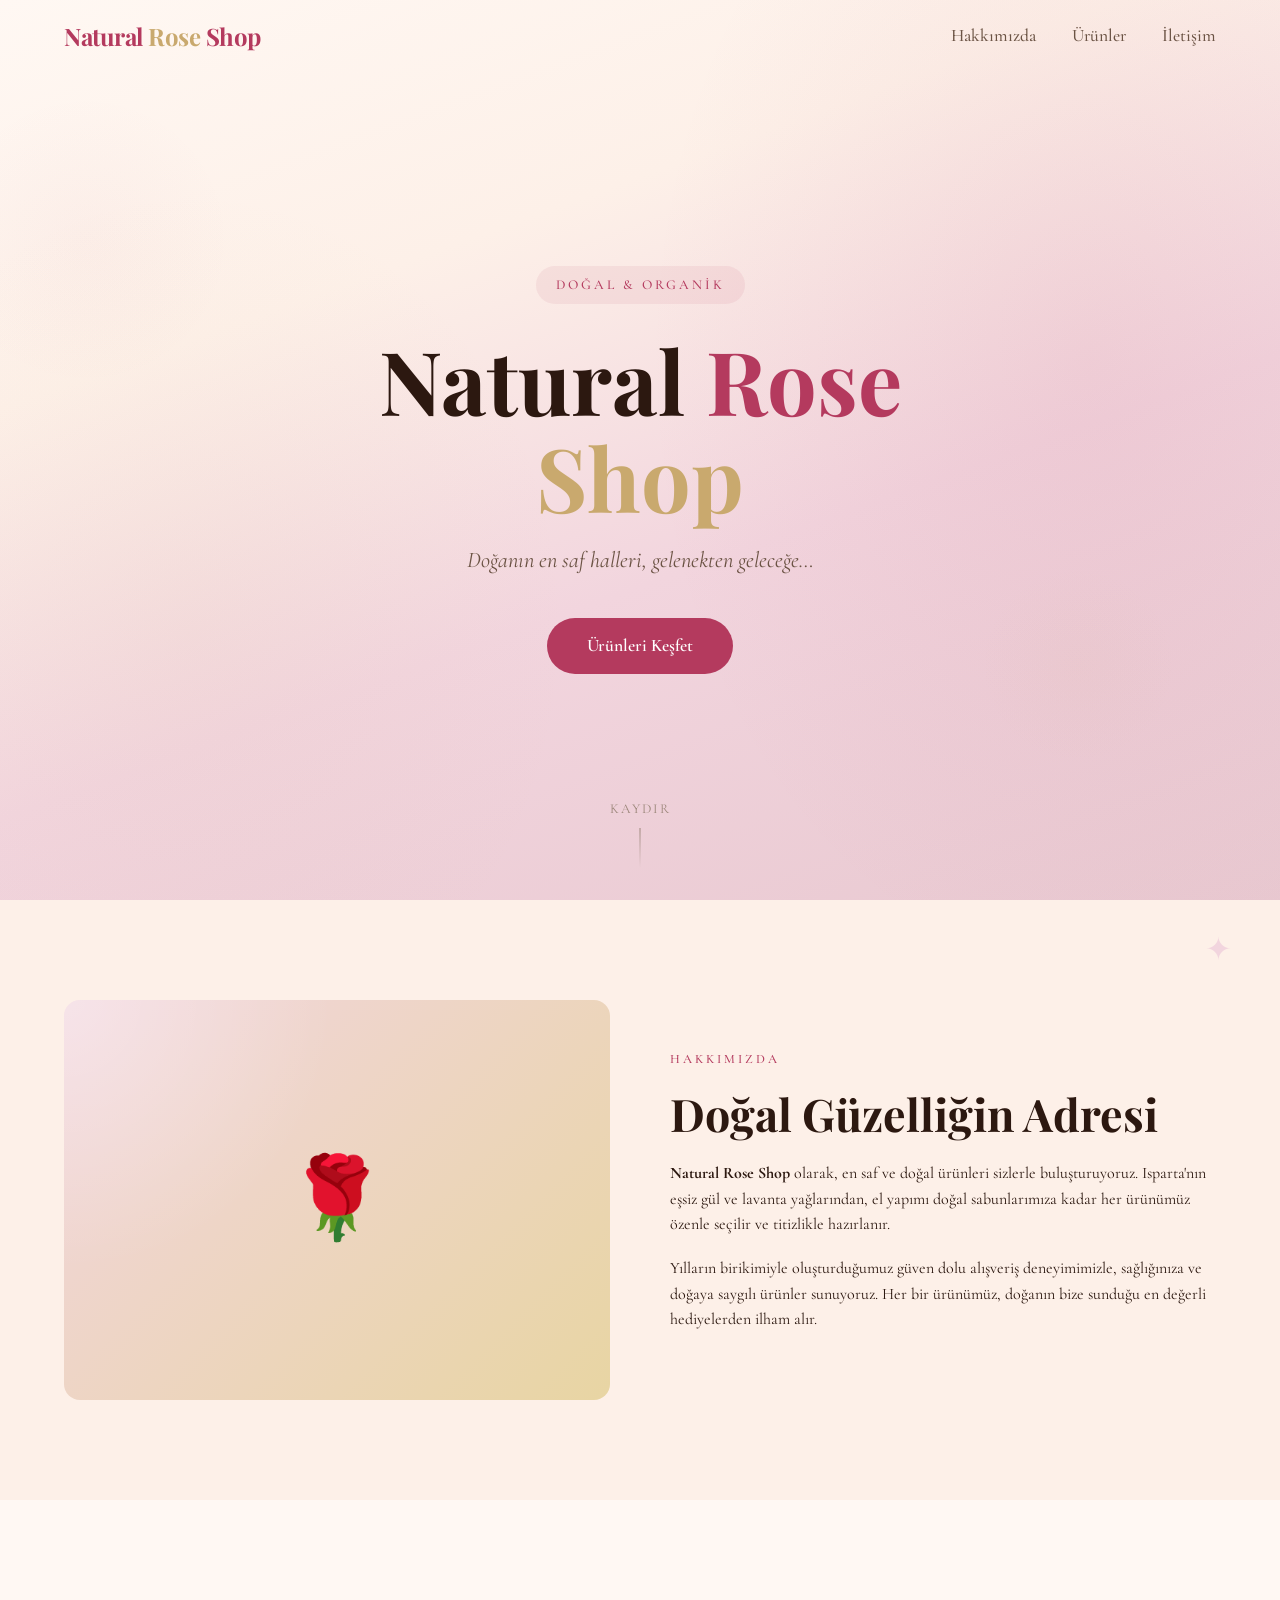
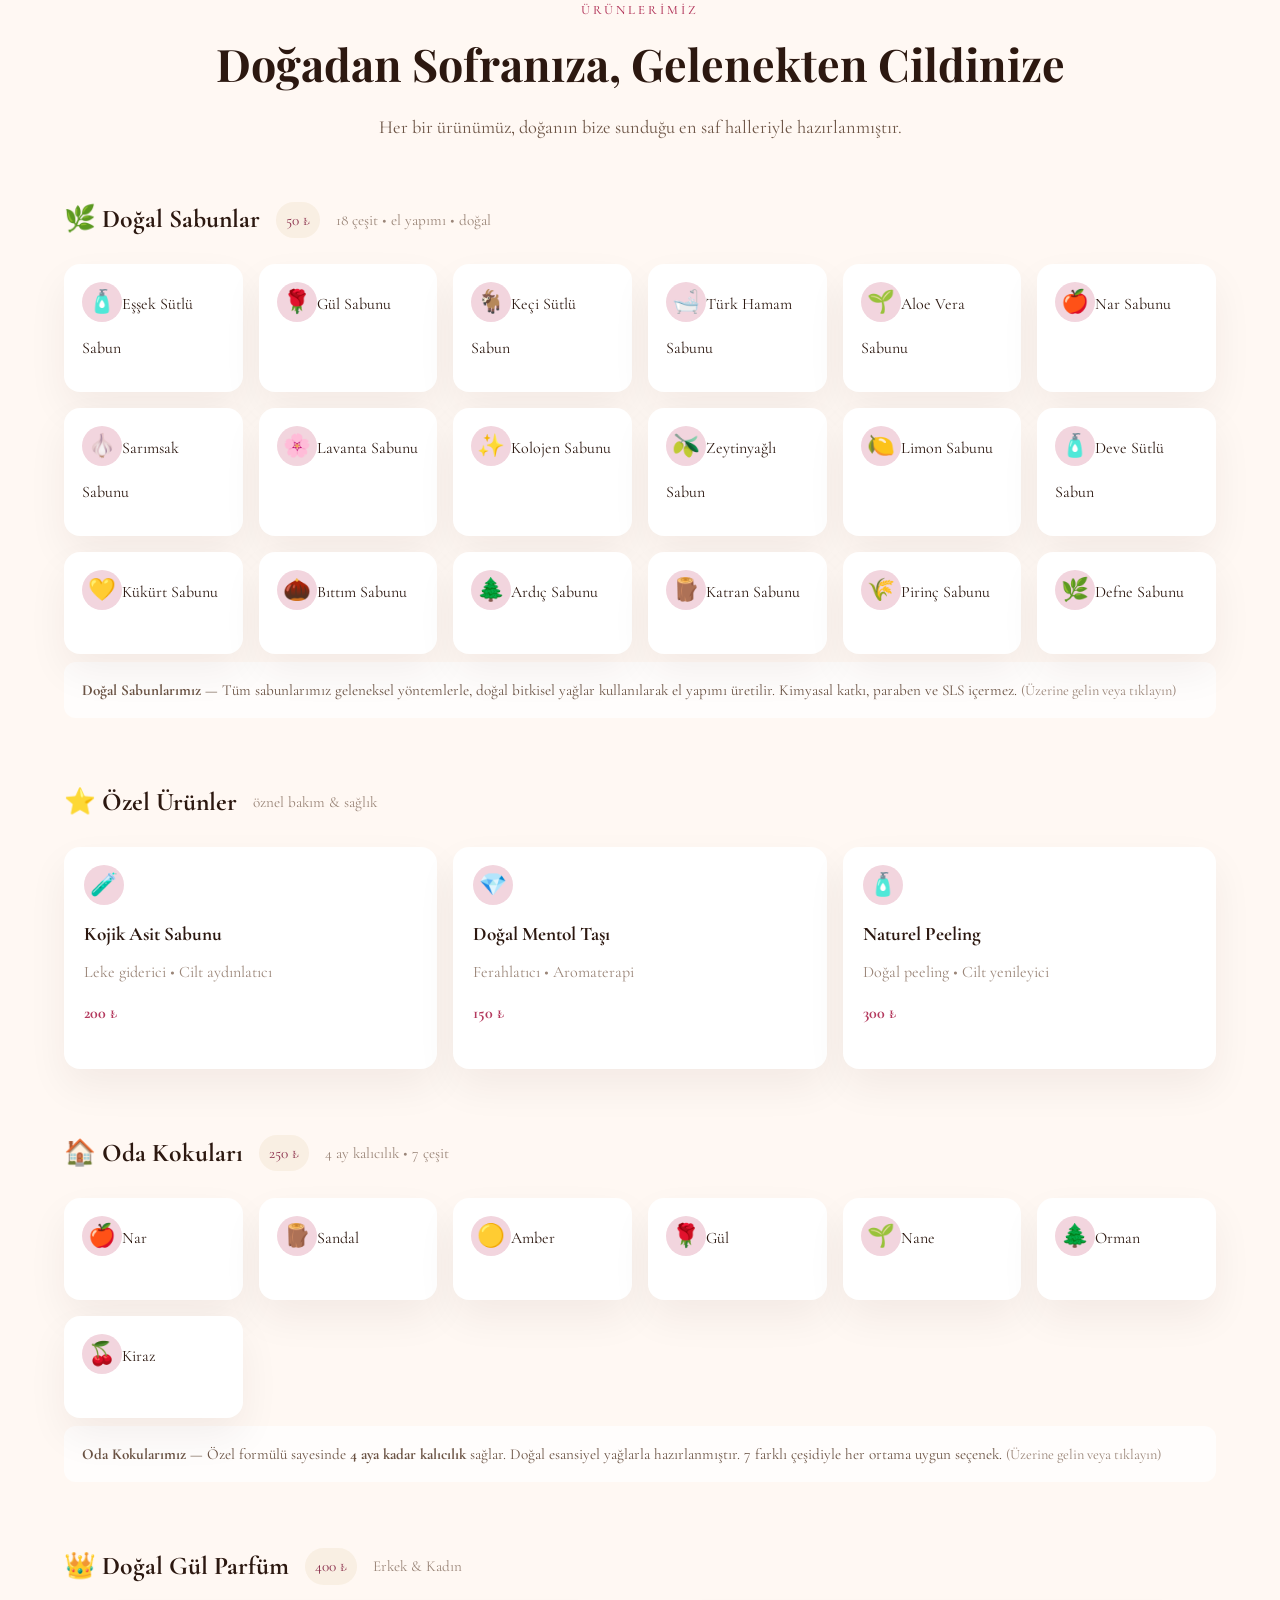
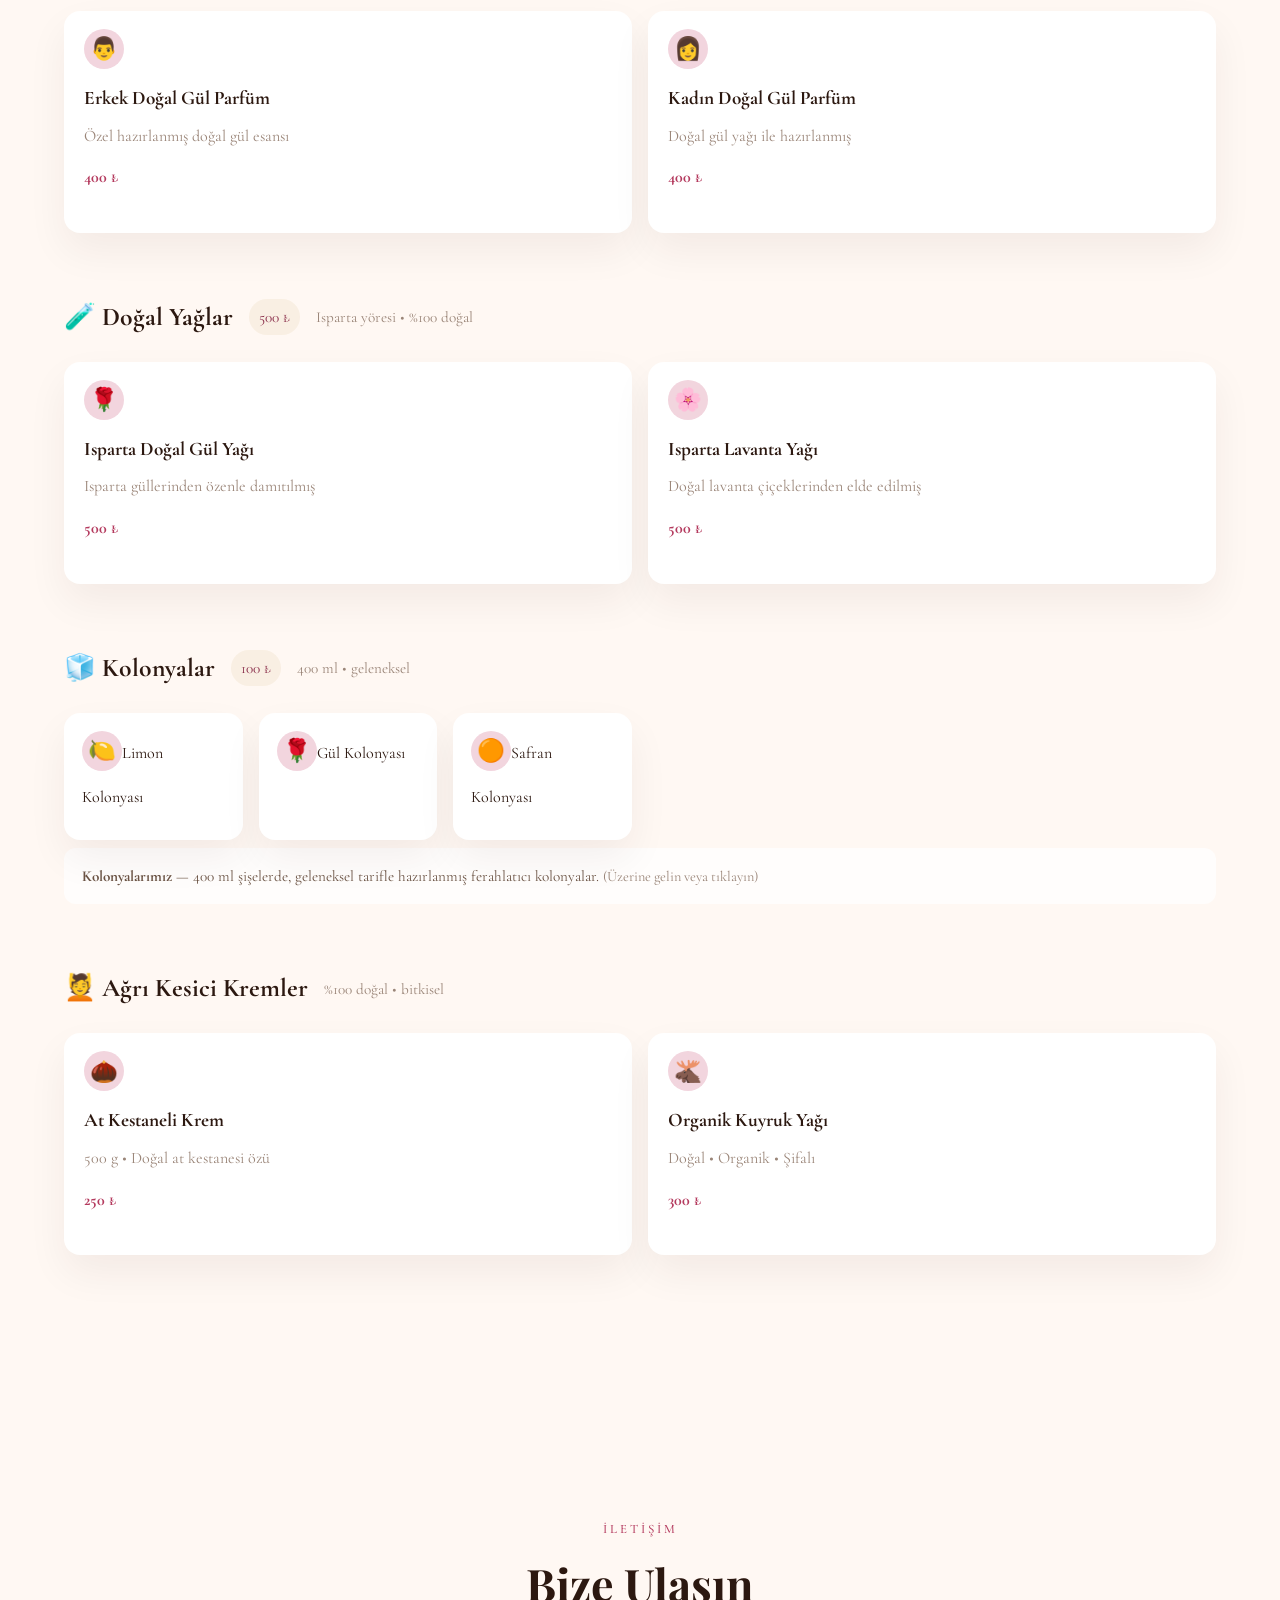
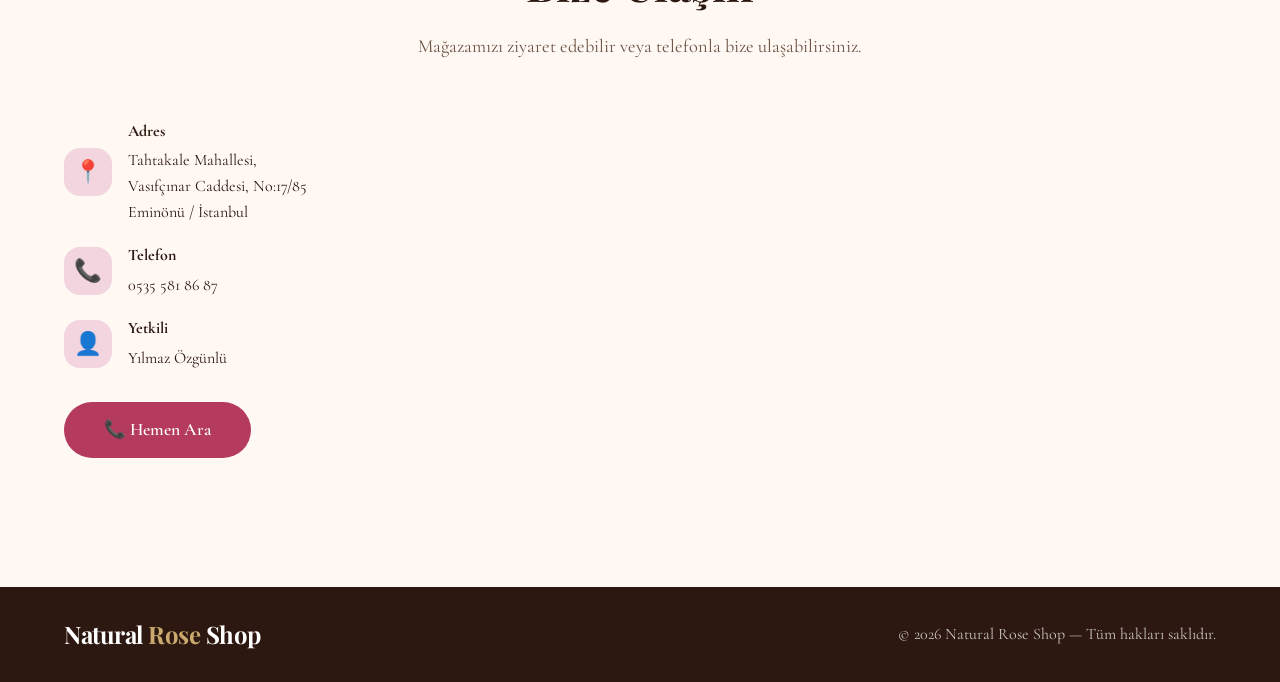
==== index.html @ 3208897f "İlk commit: Natural Rose Shop projesi başlatıldı ve temel dosyalar eklendi" ====
<!DOCTYPE html>
<html lang="tr">
<head>
  <meta charset="UTF-8">
  <meta name="viewport" content="width=device-width, initial-scale=1.0">
  <title>Natural Rose Shop — Doğal Ürünler</title>
  <link rel="preconnect" href="https://fonts.googleapis.com">
  <link rel="preconnect" href="https://fonts.gstatic.com" crossorigin>
  <link href="https://fonts.googleapis.com/css2?family=Playfair+Display:ital,wght@0,400;0,600;0,700;1,400;1,500&family=Cormorant+Garamond:ital,wght@0,300;0,400;0,500;0,600;1,400&display=swap" rel="stylesheet">
  <noscript><style>.reveal { opacity: 1 !important; transform: none !important; }</style></noscript>
  <link rel="stylesheet" href="styles.css">
</head>
<body>

  <!-- ===== NAV ===== -->
  <nav id="navbar">
    <div class="nav-inner">
      <a href="#" class="logo">Natural <span>Rose</span> Shop</a>
      <ul class="nav-links" id="navLinks">
        <li><a href="#about">Hakkımızda</a></li>
        <li><a href="#products">Ürünler</a></li>
        <li><a href="#contact">İletişim</a></li>
      </ul>
      <button class="hamburger" id="hamburger" aria-label="Menü">☰</button>
    </div>
  </nav>

  <!-- ===== HERO ===== -->
  <section id="hero">
    <div class="hero-deco hero-deco-1"></div>
    <div class="hero-deco hero-deco-2"></div>

    <div class="hero-content">
      <div class="hero-badge">Doğal & Organik</div>
      <h1>
        Natural <span class="rose">Rose</span><br>
        <span class="gold">Shop</span>
      </h1>
      <p class="hero-sub">
        Doğanın en saf halleri, gelenekten geleceğe…
      </p>
      <a href="#products" class="btn">Ürünleri Keşfet</a>
    </div>

    <div class="hero-scroll">
      <span>Kaydır</span>
      <div class="line"></div>
    </div>
  </section>

  <!-- ===== ABOUT ===== -->
  <section id="about">
    <div class="container">
      <div class="about-grid">
        <div class="about-image reveal"><span>🌹</span></div>
        <div class="about-text reveal">
          <div class="section-label">Hakkımızda</div>
          <h2 class="section-title">Doğal Güzelliğin Adresi</h2>
          <p>
            <strong>Natural Rose Shop</strong> olarak, en saf ve doğal ürünleri sizlerle buluşturuyoruz.
            Isparta'nın eşsiz gül ve lavanta yağlarından, el yapımı doğal sabunlarımıza kadar
            her ürünümüz özenle seçilir ve titizlikle hazırlanır.
          </p>
          <p>
            Yılların birikimiyle oluşturduğumuz güven dolu alışveriş deneyimimizle,
            sağlığınıza ve doğaya saygılı ürünler sunuyoruz. Her bir ürünümüz,
            doğanın bize sunduğu en değerli hediyelerden ilham alır.
          </p>
        </div>
      </div>
    </div>
  </section>

  <!-- ===== PRODUCTS ===== -->
  <section id="products">
    <div class="container">
      <div class="products-header reveal">
        <div class="section-label">Ürünlerimiz</div>
        <h2 class="section-title">Doğadan Sofranıza, Gelenekten Cildinize</h2>
        <p class="section-desc" style="margin:0 auto;">
          Her bir ürünümüz, doğanın bize sunduğu en saf halleriyle hazırlanmıştır.
        </p>
      </div>

      <!-- === SOAPS === -->
      <div class="category reveal">
        <div class="category-header">
          <h3>🌿 Doğal Sabunlar</h3>
          <span class="cat-badge">50 ₺</span>
          <span class="cat-note">18 çeşit • el yapımı • doğal</span>
        </div>
        <div class="product-grid tags">
          <div class="product-tag"><span class="icon">🧴</span>Eşşek Sütlü Sabun<div class="tag-detail">Cildi besler, nemlendirir ve gençleştirir. İçerdiği vitaminler (A, C, E, B12) ve amino asitler sayesinde kırışıklık karşıtı etki sunar. Egzama, sedef ve akne gibi cilt sorunlarını yatıştırır.</div></div>
          <div class="product-tag"><span class="icon">🌹</span>Gül Sabunu<div class="tag-detail">Cildi nazikçe temizler, nemlendirir ve canlandırır. Antibakteriyel özelliğiyle sivilce oluşumunu engeller. Antioksidan yapısıyla cildi serbest radikallere karşı korur, rahatlatıcı aromaterapi etkisi sunar.</div></div>
          <div class="product-tag"><span class="icon">🐐</span>Keçi Sütlü Sabun<div class="tag-detail">Derinlemesine temizler, gözenekleri açar. Laktik asit sayesinde ölü hücreleri nazikçe arındırır, cildi nemlendirir ve onarır. Akne, egzama ve cilt tahrişlerine karşı etkilidir.</div></div>
          <div class="product-tag"><span class="icon">🛁</span>Türk Hamam Sabunu<div class="tag-detail">Geleneksel Türk hamam kültürünün vazgeçilmezi. Zeytinyağı ile zenginleştirilmiş formülü cildi derinlemesine temizler, ferahlatır ve canlandırır. Bol köpüklü yapısıyla peeling etkisi sağlar.</div></div>
          <div class="product-tag"><span class="icon">🌱</span>Aloe Vera Sabunu<div class="tag-detail">Yatıştırıcı ve yoğun nemlendirici etkisiyle hassas ciltler için idealdir. Güneş sonrası bakımda etkilidir. Cilt tahrişlerini azaltır, cildi sakinleştirir ve yeniler.</div></div>
          <div class="product-tag"><span class="icon">🍎</span>Nar Sabunu<div class="tag-detail">Antioksidan deposu nar özüyle cildi sıkılaştırır ve gençleştirir. Cilt hücrelerini yeniler, canlandırır ve elastikiyet kazandırır. Düzenli kullanımda cilde sağlıklı bir ışıltı verir.</div></div>
          <div class="product-tag"><span class="icon">🧄</span>Sarımsak Sabunu<div class="tag-detail">Güçlü antibakteriyel ve antifungal özellikleriyle sivilce ve akneye karşı etkilidir. Cildi derinlemesine arındırır, mantar oluşumunu engeller ve cilt sağlığını destekler.</div></div>
          <div class="product-tag"><span class="icon">🌸</span>Lavanta Sabunu<div class="tag-detail">Sakinleştirici ve rahatlatıcı lavanta aromasıyla stresi azaltır. Cilt tahrişlerini yatıştırır, antiseptik özelliğiyle hijyen sağlar. Sivilce ve egzamaya karşı destekleyicidir.</div></div>
          <div class="product-tag"><span class="icon">✨</span>Kolojen Sabunu<div class="tag-detail">Cilt elastikiyetini artırır, kırışıklık karşıtı etki sunar. Kolajen desteğiyle cildi sıkılaştırır, gençleştirir ve daha dolgun bir görünüm kazandırır.</div></div>
          <div class="product-tag"><span class="icon">🫒</span>Zeytinyağlı Sabun<div class="tag-detail">Yoğun nemlendirici etkisiyle kuru ciltler için birebirdir. Antioksidan bakımından zengin olan zeytinyağı, cildi besler, yumuşatır ve doğal bariyerini güçlendirir.</div></div>
          <div class="product-tag"><span class="icon">🍋</span>Limon Sabunu<div class="tag-detail">Cilt lekelerini hafifletir ve canlandırır. Yağlı ciltleri dengeleyerek ferahlık verir. Antibakteriyel özelliğiyle cildi arındırır ve taze bir görünüm kazandırır.</div></div>
          <div class="product-tag"><span class="icon">🧴</span>Deve Sütlü Sabun<div class="tag-detail">Cildi derinlemesine besler, yoğun nemlendirir ve yumuşatır. Hassas ciltler için uygundur. Antioksidan yapısıyla cilt hücrelerini yeniler ve canlandırır.</div></div>
          <div class="product-tag"><span class="icon">💛</span>Kükürt Sabunu<div class="tag-detail">Akne ve sivilce tedavisinde oldukça etkilidir. Cildin yağ dengesini düzenler, mantar önleyici özelliğiyle cilt enfeksiyonlarına karşı korur. Gözenekleri derinlemesine temizler.</div></div>
          <div class="product-tag"><span class="icon">🌰</span>Bıttım Sabunu<div class="tag-detail">Saç dökülmesini azaltır, kepeği giderir ve saça doğal parlaklık verir. Cilt lekelerine ve egzamaya iyi gelir. Güneydoğu Anadolu'ya özgü menengiç yağından üretilir.</div></div>
          <div class="product-tag"><span class="icon">🌲</span>Ardıç Sabunu<div class="tag-detail">Antiseptik ve antifungal özellikleriyle cilt sorunlarına karşı etkilidir. Gözenekleri derinlemesine temizler, ciltteki fazla yağı dengeler ve canlandırır.</div></div>
          <div class="product-tag"><span class="icon">🪵</span>Katran Sabunu<div class="tag-detail">Sedef ve egzama gibi kronik cilt hastalıklarında yatıştırıcı etki gösterir. Kaşıntıyı azaltır, cildi arındırır ve pullanmayı önler. Güçlü antiseptik özelliğe sahiptir.</div></div>
          <div class="product-tag"><span class="icon">🌾</span>Pirinç Sabunu<div class="tag-detail">Cildi aydınlatır ve canlandırır. Leke görünümünü azaltır, cilt tonunu eşitler. İçerdiği vitaminlerle cildi besler ve pürüzsüz bir görünüm sağlar.</div></div>
          <div class="product-tag"><span class="icon">🌿</span>Defne Sabunu<div class="tag-detail">Antibakteriyel ve antiseptik özellikleriyle cildi derinlemesine temizler. Saç köklerini güçlendirir, kepeği azaltır. Akne, egzama ve sedef hastalığına karşı etkilidir.</div></div>
        </div>
        <div class="product-info" style="margin-top:8px;">
          <strong>Doğal Sabunlarımız</strong> — Tüm sabunlarımız geleneksel yöntemlerle, doğal bitkisel yağlar kullanılarak el yapımı üretilir. Kimyasal katkı, paraben ve SLS içermez. <span class="card-detail-hint">(Üzerine gelin veya tıklayın)</span>
        </div>
      </div>

      <!-- === SPECIAL PRODUCTS === -->
      <div class="category reveal">
        <div class="category-header">
          <h3>⭐ Özel Ürünler</h3>
          <span class="cat-note">öznel bakım & sağlık</span>
        </div>
        <div class="product-grid cards">
          <div class="product-card">
            <span class="icon">🧪</span>
            <h4>Kojik Asit Sabunu</h4>
            <p class="desc">Leke giderici • Cilt aydınlatıcı</p>
            <span class="price">200 ₺</span>
            <div class="card-detail">Pirinç fermantasyonundan elde edilen doğal bileşen sayesinde cilt lekelerini azaltır, cilt tonunu eşitler ve aydınlatır. Antibakteriyel ve antifungal özellikleriyle sivilce izlerini hafifletir. Düzenli kullanımda daha berrak ve ışıltılı bir cilt sağlar.</div>
          </div>
          <div class="product-card">
            <span class="icon">💎</span>
            <h4>Doğal Mentol Taşı</h4>
            <p class="desc">Ferahlatıcı • Aromaterapi</p>
            <span class="price">150 ₺</span>
            <div class="card-detail">Doğal mentolden elde edilen bu taş, ferahlatıcı ve canlandırıcı etkisiyle bilinir. Aromaterapide kullanılır, baş ağrısını hafifletir, solunumu açar. Masajla uygulandığında kas ağrılarını yatıştırır.</div>
          </div>
          <div class="product-card">
            <span class="icon">🧴</span>
            <h4>Naturel Peeling</h4>
            <p class="desc">Doğal peeling • Cilt yenileyici</p>
            <span class="price">300 ₺</span>
            <div class="card-detail">Tamamen doğal içeriklerle hazırlanmış peeling, ciltteki ölü hücreleri nazikçe arındırır, gözenekleri temizler ve cildi yeniler. Düzenli kullanımda cilt daha pürüzsüz, canlı ve genç bir görünüme kavuşur.</div>
          </div>
        </div>
      </div>

      <!-- === ROOM SPRAYS === -->
      <div class="category reveal">
        <div class="category-header">
          <h3>🏠 Oda Kokuları</h3>
          <span class="cat-badge">250 ₺</span>
          <span class="cat-note">4 ay kalıcılık • 7 çeşit</span>
        </div>
        <div class="product-grid tags">
          <div class="product-tag"><span class="icon">🍎</span>Nar<div class="tag-detail">Tatlı ve ferahlatıcı nar aromasıyla ortamınıza enerjik bir hava katar. 4 aya kadar kalıcı etki.</div></div>
          <div class="product-tag"><span class="icon">🪵</span>Sandal<div class="tag-detail">Sıcak ve odunsu sandal kokusuyla sakinleştirici bir atmosfer yaratır. Meditasyon ve dinlenme için ideal.</div></div>
          <div class="product-tag"><span class="icon">🟡</span>Amber<div class="tag-detail">Zengin ve büyüleyici amber kokusuyla ortamı sarar. Uzun süre kalıcı, sofistike bir koku.</div></div>
          <div class="product-tag"><span class="icon">🌹</span>Gül<div class="tag-detail">Isparta güllerinden ilham alan zarif gül kokusu. Romantik ve ferah bir atmosfer için birebir.</div></div>
          <div class="product-tag"><span class="icon">🌱</span>Nane<div class="tag-detail">Taze nane ferahlığıyla ortamı canlandırır ve enerji verir. Özellikle sıcak günlerde serinletici etki.</div></div>
          <div class="product-tag"><span class="icon">🌲</span>Orman<div class="tag-detail">Doğanın kalbinden gelen çam ve orman kokusuyla evinize doğayı taşır. Ferah ve huzur verici.</div></div>
          <div class="product-tag"><span class="icon">🍒</span>Kiraz<div class="tag-detail">Tatlı ve meyvemsi kiraz kokusuyla ortama neşe katar. Genç ve dinamik bir atmosfer sunar.</div></div>
        </div>
        <div class="product-info" style="margin-top:8px;">
          <strong>Oda Kokularımız</strong> — Özel formülü sayesinde <strong>4 aya kadar kalıcılık</strong> sağlar. Doğal esansiyel yağlarla hazırlanmıştır. 7 farklı çeşidiyle her ortama uygun seçenek. <span class="card-detail-hint">(Üzerine gelin veya tıklayın)</span>
        </div>
      </div>

      <!-- === PERFUMES === -->
      <div class="category reveal">
        <div class="category-header">
          <h3>👑 Doğal Gül Parfüm</h3>
          <span class="cat-badge">400 ₺</span>
          <span class="cat-note">Erkek & Kadın</span>
        </div>
        <div class="product-grid cards" style="grid-template-columns:1fr 1fr;">
          <div class="product-card">
            <span class="icon">👨</span>
            <h4>Erkek Doğal Gül Parfüm</h4>
            <p class="desc">Özel hazırlanmış doğal gül esansı</p>
            <span class="price">400 ₺</span>
            <div class="card-detail">Isparta güllerinden elde edilen saf gül esansı ile hazırlanmıştır. Sentetik koku içermez, teninizle uyumlu doğal bir koku bırakır. Alkolsüz ve doğal içeriğiyle hassas ciltlerde güvenle kullanılabilir.</div>
          </div>
          <div class="product-card">
            <span class="icon">👩</span>
            <h4>Kadın Doğal Gül Parfüm</h4>
            <p class="desc">Doğal gül yağı ile hazırlanmış</p>
            <span class="price">400 ₺</span>
            <div class="card-detail">Isparta güllerinden elde edilen saf gül esansı ile hazırlanmıştır. Sentetik koku içermez, teninizle uyumlu doğal bir koku bırakır. Alkolsüz ve doğal içeriğiyle hassas ciltlerde güvenle kullanılabilir.</div>
          </div>
        </div>
      </div>

      <!-- === OILS === -->
      <div class="category reveal">
        <div class="category-header">
          <h3>🧪 Doğal Yağlar</h3>
          <span class="cat-badge">500 ₺</span>
          <span class="cat-note">Isparta yöresi • %100 doğal</span>
        </div>
        <div class="product-grid cards" style="grid-template-columns:1fr 1fr;">
          <div class="product-card">
            <span class="icon">🌹</span>
            <h4>Isparta Doğal Gül Yağı</h4>
            <p class="desc">Isparta güllerinden özenle damıtılmış</p>
            <span class="price">500 ₺</span>
            <div class="card-detail">Isparta'nın eşsiz ikliminde yetişen güllerden geleneksel yöntemlerle elde edilir. %100 saf ve doğaldır. Cildi besler, nemlendirir, sıkılaştırır ve canlandırır. Aromaterapide ve masajda kullanılır.</div>
          </div>
          <div class="product-card">
            <span class="icon">🌸</span>
            <h4>Isparta Lavanta Yağı</h4>
            <p class="desc">Doğal lavanta çiçeklerinden elde edilmiş</p>
            <span class="price">500 ₺</span>
            <div class="card-detail">Isparta lavanta çiçeklerinden özenle damıtılmış %100 saf yağ. Sakinleştirici etkisiyle stresi azaltır, cilt tahrişlerini yatıştırır. Masaj ve aromaterapi için idealdir.</div>
          </div>
        </div>
      </div>

      <!-- === KOLONYA === -->
      <div class="category reveal">
        <div class="category-header">
          <h3>🧊 Kolonyalar</h3>
          <span class="cat-badge">100 ₺</span>
          <span class="cat-note">400 ml • geleneksel</span>
        </div>
        <div class="product-grid tags">
          <div class="product-tag"><span class="icon">🍋</span>Limon Kolonyası<div class="tag-detail">Taze limon ferahlığıyla canlandırır. Geleneksel tarifle hazırlanmış, ferahlatıcı ve hijyenik. 400 ml.</div></div>
          <div class="product-tag"><span class="icon">🌹</span>Gül Kolonyası<div class="tag-detail">Zarif gül kokusuyla rahatlatır. Klasik Türk kolonyası deneyimini yaşatır. 400 ml.</div></div>
          <div class="product-tag"><span class="icon">🟠</span>Safran Kolonyası<div class="tag-detail">Eşsiz safran aromasıyla özel bir deneyim sunar. Lüks ve ferahlatıcı. 400 ml.</div></div>
        </div>
        <div class="product-info" style="margin-top:8px;">
          <strong>Kolonyalarımız</strong> — 400 ml şişelerde, geleneksel tarifle hazırlanmış ferahlatıcı kolonyalar. <span class="card-detail-hint">(Üzerine gelin veya tıklayın)</span>
        </div>
      </div>

      <!-- === PAIN RELIEF === -->
      <div class="category reveal">
        <div class="category-header">
          <h3>💆 Ağrı Kesici Kremler</h3>
          <span class="cat-note">%100 doğal • bitkisel</span>
        </div>
        <div class="product-grid cards">
          <div class="product-card">
            <span class="icon">🌰</span>
            <h4>At Kestaneli Krem</h4>
            <p class="desc">500 g • Doğal at kestanesi özü</p>
            <span class="price">250 ₺</span>
            <div class="card-detail">At kestanesi özü sayesinde varis, bacak ağrısı ve şişliklere iyi gelir. Kan dolaşımını destekler, ağrıyı hafifletir. %100 doğal içerik. 500 g.</div>
          </div>
          <div class="product-card">
            <span class="icon">🫎</span>
            <h4>Organik Kuyruk Yağı</h4>
            <p class="desc">Doğal • Organik • Şifalı</p>
            <span class="price">300 ₺</span>
            <div class="card-detail">Eklem ve kas ağrılarında doğal bir rahatlama sağlar. Cilt tarafından kolayca emilir, uzun süreli etki gösterir. Tamamen organik ve katkısız.</div>
          </div>
        </div>
      </div>

    </div>
  </section>

  <!-- ===== CONTACT ===== -->
  <section id="contact">
    <div class="container">
      <div class="products-header reveal">
        <div class="section-label">İletişim</div>
        <h2 class="section-title">Bize Ulaşın</h2>
        <p class="section-desc" style="margin:0 auto;">
          Mağazamızı ziyaret edebilir veya telefonla bize ulaşabilirsiniz.
        </p>
      </div>

      <div class="contact-grid reveal">
        <div class="contact-info">
          <div class="contact-item">
            <div class="icon">📍</div>
            <div>
              <div class="label">Adres</div>
              <div class="value">
                Tahtakale Mahallesi,<br>
                Vasıfçınar Caddesi, No:17/85<br>
                Eminönü / İstanbul
              </div>
            </div>
          </div>
          <div class="contact-item">
            <div class="icon">📞</div>
            <div>
              <div class="label">Telefon</div>
              <div class="value">
                <a href="tel:05355818687">0535 581 86 87</a>
              </div>
            </div>
          </div>
          <div class="contact-item">
            <div class="icon">👤</div>
            <div>
              <div class="label">Yetkili</div>
              <div class="value">Yılmaz Özgünlü</div>
            </div>
          </div>
          <div style="margin-top:12px;">
            <a href="tel:05355818687" class="btn">📞 Hemen Ara</a>
          </div>
        </div>

        <div class="contact-map">
          <iframe
            title="Natural Rose Shop Konum"
            src="https://www.google.com/maps/embed?pb=!1m18!1m12!1m3!1d3010.912!2d28.969894!3d41.016864!2m3!1f0!2f0!3f0!3m2!1i1024!2i768!4f13.1!3m3!1m2!1s0x14cab9b1b8b8b8b9%3A0x8b8b8b8b8b8b8b8b!2sTahtakale%20Mahallesi%2C%20Vas%C4%B1f%C3%A7%C4%B1nar%20Caddesi%2C%20Emin%C3%B6n%C3%BC%2F%C4%B0stanbul!5e0!3m2!1str!2str!4v1"
            allowfullscreen
            loading="lazy"
            referrerpolicy="no-referrer-when-downgrade">
          </iframe>
        </div>
      </div>
    </div>
  </section>

  <!-- ===== FOOTER ===== -->
  <footer>
    <div class="container">
      <div class="logo">Natural <span>Rose</span> Shop</div>
      <p>&copy; 2026 Natural Rose Shop — Tüm hakları saklıdır.</p>
    </div>
  </footer>

  <script src="script.js"></script>

</body>
</html>
---- styles.css ----
*, *::before, *::after { margin: 0; padding: 0; box-sizing: border-box; }

:root {
  --bg: #FFF8F3;
  --bg-alt: #FDF0E8;
  --card-bg: #FFFFFF;
  --rose: #B43A5E;
  --rose-dark: #8A2D4A;
  --rose-light: #D4738A;
  --rose-pale: #F2D5DE;
  --gold: #C9A96E;
  --gold-light: #E8D5A3;
  --sage: #7A9B6B;
  --sage-light: #C5D6C2;
  --text: #2C1810;
  --text-light: #6B5344;
  --text-faded: #9A8578;
  --shadow: rgba(44, 24, 16, 0.08);
  --shadow-lg: rgba(44, 24, 16, 0.12);
  --radius: 16px;
  --radius-sm: 10px;
  --nav-h: 72px;
}

html { scroll-behavior: smooth; }
body {
  font-family: 'Cormorant Garamond', serif;
  background: var(--bg);
  color: var(--text);
  line-height: 1.6;
  overflow-x: hidden;
}

img { max-width: 100%; display: block; }
a { text-decoration: none; color: inherit; }
ul { list-style: none; }

.container {
  max-width: 1200px;
  margin: 0 auto;
  padding: 0 24px;
}

/* ===== NAV ===== */
nav {
  position: fixed;
  top: 0; left: 0; right: 0;
  z-index: 1000;
  height: var(--nav-h);
  transition: background 0.4s, box-shadow 0.4s;
  background: transparent;
}
nav.scrolled {
  background: rgba(255, 248, 243, 0.92);
  backdrop-filter: blur(16px);
  box-shadow: 0 1px 12px var(--shadow);
}
.nav-inner {
  max-width: 1200px;
  margin: 0 auto;
  padding: 0 24px;
  height: 100%;
  display: flex;
  align-items: center;
  justify-content: space-between;
}
.logo {
  font-family: 'Playfair Display', serif;
  font-weight: 700;
  font-size: 1.5rem;
  color: var(--rose);
  letter-spacing: -0.5px;
}
.logo span { color: var(--gold); }
.nav-links { display: flex; gap: 36px; }
.nav-links a {
  font-size: 1.1rem;
  font-weight: 500;
  color: var(--text-light);
  position: relative;
  padding-bottom: 4px;
  transition: color 0.3s;
}
.nav-links a::after {
  content: '';
  position: absolute;
  bottom: 0; left: 0;
  width: 0; height: 2px;
  background: var(--rose);
  transition: width 0.3s;
}
.nav-links a:hover { color: var(--rose); }
.nav-links a:hover::after { width: 100%; }
.hamburger {
  display: none;
  background: none;
  border: none;
  font-size: 1.6rem;
  cursor: pointer;
  color: var(--rose);
  padding: 4px;
}

/* ===== HERO ===== */
#hero {
  min-height: 100vh;
  display: flex;
  align-items: center;
  justify-content: center;
  position: relative;
  overflow: hidden;
  background: linear-gradient(160deg, #FFF8F3 0%, #FDF0E8 30%, #F2D5DE 60%, #E8C8D0 100%);
}
#hero::before {
  content: '';
  position: absolute;
  top: -30%; right: -20%;
  width: 70%; height: 140%;
  background: radial-gradient(ellipse, rgba(180,58,94,0.08) 0%, transparent 70%);
  pointer-events: none;
}
#hero::after {
  content: '';
  position: absolute;
  bottom: -20%; left: -15%;
  width: 60%; height: 100%;
  background: radial-gradient(ellipse, rgba(201,169,110,0.06) 0%, transparent 70%);
  pointer-events: none;
}

.hero-deco {
  position: absolute;
  border-radius: 50%;
  opacity: 0.5;
  pointer-events: none;
}
.hero-deco-1 {
  width: 300px; height: 300px;
  top: 10%; left: -5%;
  background: radial-gradient(circle, rgba(180,58,94,0.06) 0%, transparent 70%);
}
.hero-deco-2 {
  width: 200px; height: 200px;
  bottom: 15%; right: 8%;
  background: radial-gradient(circle, rgba(201,169,110,0.08) 0%, transparent 70%);
}

.hero-content {
  text-align: center;
  z-index: 1;
  padding: 100px 24px 60px;
}
.hero-badge {
  display: inline-block;
  font-size: 0.85rem;
  font-weight: 500;
  letter-spacing: 3px;
  text-transform: uppercase;
  color: var(--rose);
  background: rgba(180,58,94,0.08);
  padding: 8px 20px;
  border-radius: 100px;
  margin-bottom: 28px;
}
.hero-content h1 {
  font-family: 'Playfair Display', serif;
  font-weight: 700;
  font-size: clamp(3rem, 8vw, 5.5rem);
  color: var(--text);
  line-height: 1.1;
  margin-bottom: 16px;
}
.hero-content h1 .gold { color: var(--gold); }
.hero-content h1 .rose { color: var(--rose); }
.hero-sub {
  font-size: clamp(1.1rem, 2vw, 1.4rem);
  font-weight: 400;
  font-style: italic;
  color: var(--text-light);
  margin-bottom: 40px;
  max-width: 500px;
  margin-left: auto;
  margin-right: auto;
}
.btn {
  display: inline-block;
  font-family: 'Cormorant Garamond', serif;
  font-weight: 600;
  font-size: 1.1rem;
  color: #fff;
  background: var(--rose);
  padding: 14px 40px;
  border-radius: 100px;
  transition: background 0.3s, transform 0.3s, box-shadow 0.3s;
  border: none;
  cursor: pointer;
  text-decoration: none;
}
.btn:hover {
  background: var(--rose-dark);
  transform: translateY(-2px);
  box-shadow: 0 8px 24px rgba(180,58,94,0.3);
}
.btn-outline {
  background: transparent;
  color: var(--rose);
  border: 2px solid var(--rose);
}
.btn-outline:hover {
  background: var(--rose);
  color: #fff;
}

.hero-scroll {
  position: absolute;
  bottom: 32px;
  left: 50%;
  transform: translateX(-50%);
  font-size: 0.85rem;
  color: var(--text-faded);
  letter-spacing: 2px;
  text-transform: uppercase;
  display: flex;
  flex-direction: column;
  align-items: center;
  gap: 8px;
}
.hero-scroll .line {
  width: 1px;
  height: 40px;
  background: linear-gradient(to bottom, var(--text-faded), transparent);
}

/* ===== SECTION COMMON ===== */
section { padding: 100px 0; }
.section-label {
  font-size: 0.8rem;
  font-weight: 500;
  letter-spacing: 3px;
  text-transform: uppercase;
  color: var(--rose);
  margin-bottom: 8px;
}
.section-title {
  font-family: 'Playfair Display', serif;
  font-weight: 700;
  font-size: clamp(2rem, 4vw, 2.8rem);
  color: var(--text);
  margin-bottom: 12px;
}
.section-desc {
  font-size: 1.15rem;
  color: var(--text-light);
  max-width: 600px;
  line-height: 1.7;
}

/* ===== ABOUT ===== */
#about {
  background: var(--bg-alt);
  position: relative;
}
#about::before {
  content: '✦';
  position: absolute;
  top: 24px; right: 48px;
  font-size: 2rem;
  color: var(--rose-pale);
}
.about-grid {
  display: grid;
  grid-template-columns: 1fr 1fr;
  gap: 60px;
  align-items: center;
}
.about-image {
  background: linear-gradient(135deg, var(--rose-pale), var(--gold-light));
  border-radius: var(--radius);
  height: 400px;
  display: flex;
  align-items: center;
  justify-content: center;
  font-size: 5rem;
  position: relative;
  overflow: hidden;
}
.about-image::after {
  content: '';
  position: absolute;
  inset: 0;
  background: radial-gradient(circle at top left, rgba(255,255,255,0.35), transparent 40%);
}
.about-text p {
  margin-bottom: 18px;
}

/* ===== PRODUCTS ===== */
.products-header {
  text-align: center;
  margin-bottom: 56px;
}
.category {
  margin-bottom: 64px;
}
.category-header {
  display: flex;
  flex-wrap: wrap;
  align-items: center;
  gap: 16px;
  margin-bottom: 24px;
}
.category-header h3 {
  font-size: 1.6rem;
}
.cat-badge,
.cat-note {
  font-size: 0.95rem;
  color: var(--text-faded);
}
.cat-badge {
  background: rgba(201,169,110,0.12);
  color: var(--rose-dark);
  padding: 6px 10px;
  border-radius: 999px;
}
.product-grid {
  display: grid;
  gap: 16px;
}
.product-grid.tags {
  grid-template-columns: repeat(auto-fill, minmax(160px, 1fr));
}
.product-grid.cards {
  grid-template-columns: repeat(auto-fit, minmax(220px, 1fr));
}
.product-tag,
.product-card {
  background: var(--card-bg);
  border-radius: var(--radius);
  box-shadow: 0 18px 40px rgba(44, 24, 16, 0.06);
  padding: 18px 20px;
  position: relative;
  overflow: hidden;
  cursor: pointer;
  transition: transform 0.3s, box-shadow 0.3s;
}
.product-tag:hover,
.product-card:hover {
  transform: translateY(-3px);
  box-shadow: 0 24px 42px rgba(44, 24, 16, 0.12);
}
.product-tag .icon,
.product-card .icon {
  display: inline-flex;
  align-items: center;
  justify-content: center;
  width: 40px;
  height: 40px;
  border-radius: 50%;
  background: var(--rose-pale);
  margin-bottom: 14px;
  font-size: 1.4rem;
}
.product-tag {
  padding: 18px 18px;
}
.product-tag h4,
.product-card h4 {
  margin-bottom: 10px;
}
.product-card h4 {
  font-size: 1.2rem;
}
.product-card .desc {
  color: var(--text-faded);
  margin-bottom: 16px;
}
.product-card .price {
  display: inline-block;
  font-weight: 700;
  color: var(--rose);
  margin-bottom: 12px;
}
.product-info {
  font-size: 0.95rem;
  color: var(--text-light);
  padding: 16px 18px;
  border-radius: 12px;
  background: rgba(255,255,255,0.8);
}
.card-detail,
.tag-detail {
  margin-top: 12px;
  color: var(--text-faded);
  font-size: 0.95rem;
  line-height: 1.6;
  opacity: 0;
  max-height: 0;
  transition: all 0.3s ease;
  pointer-events: none;
}
.product-tag.active .tag-detail,
.product-card.active .card-detail {
  opacity: 1;
  max-height: 200px;
  pointer-events: auto;
}
.card-detail-hint {
  font-size: 0.9rem;
  color: var(--text-faded);
}

/* ===== CONTACT ===== */
.contact-grid {
  display: grid;
  grid-template-columns: 1fr 1fr;
  gap: 40px;
  align-items: start;
}
.contact-info {
  display: grid;
  gap: 18px;
}
.contact-item {
  display: grid;
  grid-template-columns: 48px 1fr;
  gap: 16px;
  align-items: center;
}
.contact-item .icon {
  display: inline-flex;
  align-items: center;
  justify-content: center;
  width: 48px;
  height: 48px;
  border-radius: 16px;
  background: var(--rose-pale);
  font-size: 1.4rem;
}
.contact-item .label {
  font-weight: 700;
  margin-bottom: 4px;
}
.contact-map iframe {
  width: 100%;
  min-height: 360px;
  border: 0;
  border-radius: var(--radius);
}

footer {
  padding: 28px 0;
  background: var(--text);
  color: #fff;
}
footer .container {
  display: flex;
  justify-content: space-between;
  align-items: center;
}
footer .logo {
  color: #fff;
}
footer p {
  color: rgba(255,255,255,0.75);
}

/* ===== REVEAL ANIMATIONS ===== */
.reveal {
  opacity: 0;
  transform: translateY(40px);
  transition: opacity 0.8s ease, transform 0.8s ease;
}
.reveal-hidden { opacity: 0; transform: translateY(40px); }
.reveal.visible { opacity: 1; transform: none; }

/* ===== RESPONSIVE ===== */
@media (max-width: 980px) {
  .about-grid,
  .contact-grid { grid-template-columns: 1fr; }
  .product-grid.cards { grid-template-columns: 1fr; }
}

@media (max-width: 768px) {
  .nav-links {
    position: fixed;
    top: var(--nav-h);
    right: 0;
    width: min(280px, 80vw);
    height: calc(100vh - var(--nav-h));
    flex-direction: column;
    align-items: flex-start;
    padding: 24px;
    background: rgba(255,248,243,0.96);
    transform: translateX(100%);
    transition: transform 0.3s ease;
    box-shadow: -4px 0 32px rgba(44,24,16,0.08);
  }
  .nav-links.open { transform: translateX(0); }
  .nav-links li { width: 100%; }
  .nav-links a { display: block; width: 100%; padding: 12px 0; }
  .hamburger { display: inline-flex; }
  .hero-content { padding-top: 90px; }
  .category-header { flex-direction: column; align-items: flex-start; }
  .product-grid.tags { grid-template-columns: repeat(auto-fill, minmax(140px, 1fr)); }
  .product-grid.cards { grid-template-columns: 1fr; gap: 18px; }
  .contact-grid { gap: 28px; }
  section { padding: 80px 0; }
  .container { padding: 0 14px; }
  .product-tag { padding: 10px 12px; font-size: 0.85rem; }
  .product-tag .icon { font-size: 1.2rem; }
  .product-card { padding: 16px 14px; }
  .product-card .icon { font-size: 1.8rem; }
  .category { margin-bottom: 36px; }
  .category-header h3 { font-size: 1.3rem; }
  .card-detail { font-size: 0.8rem; }
}
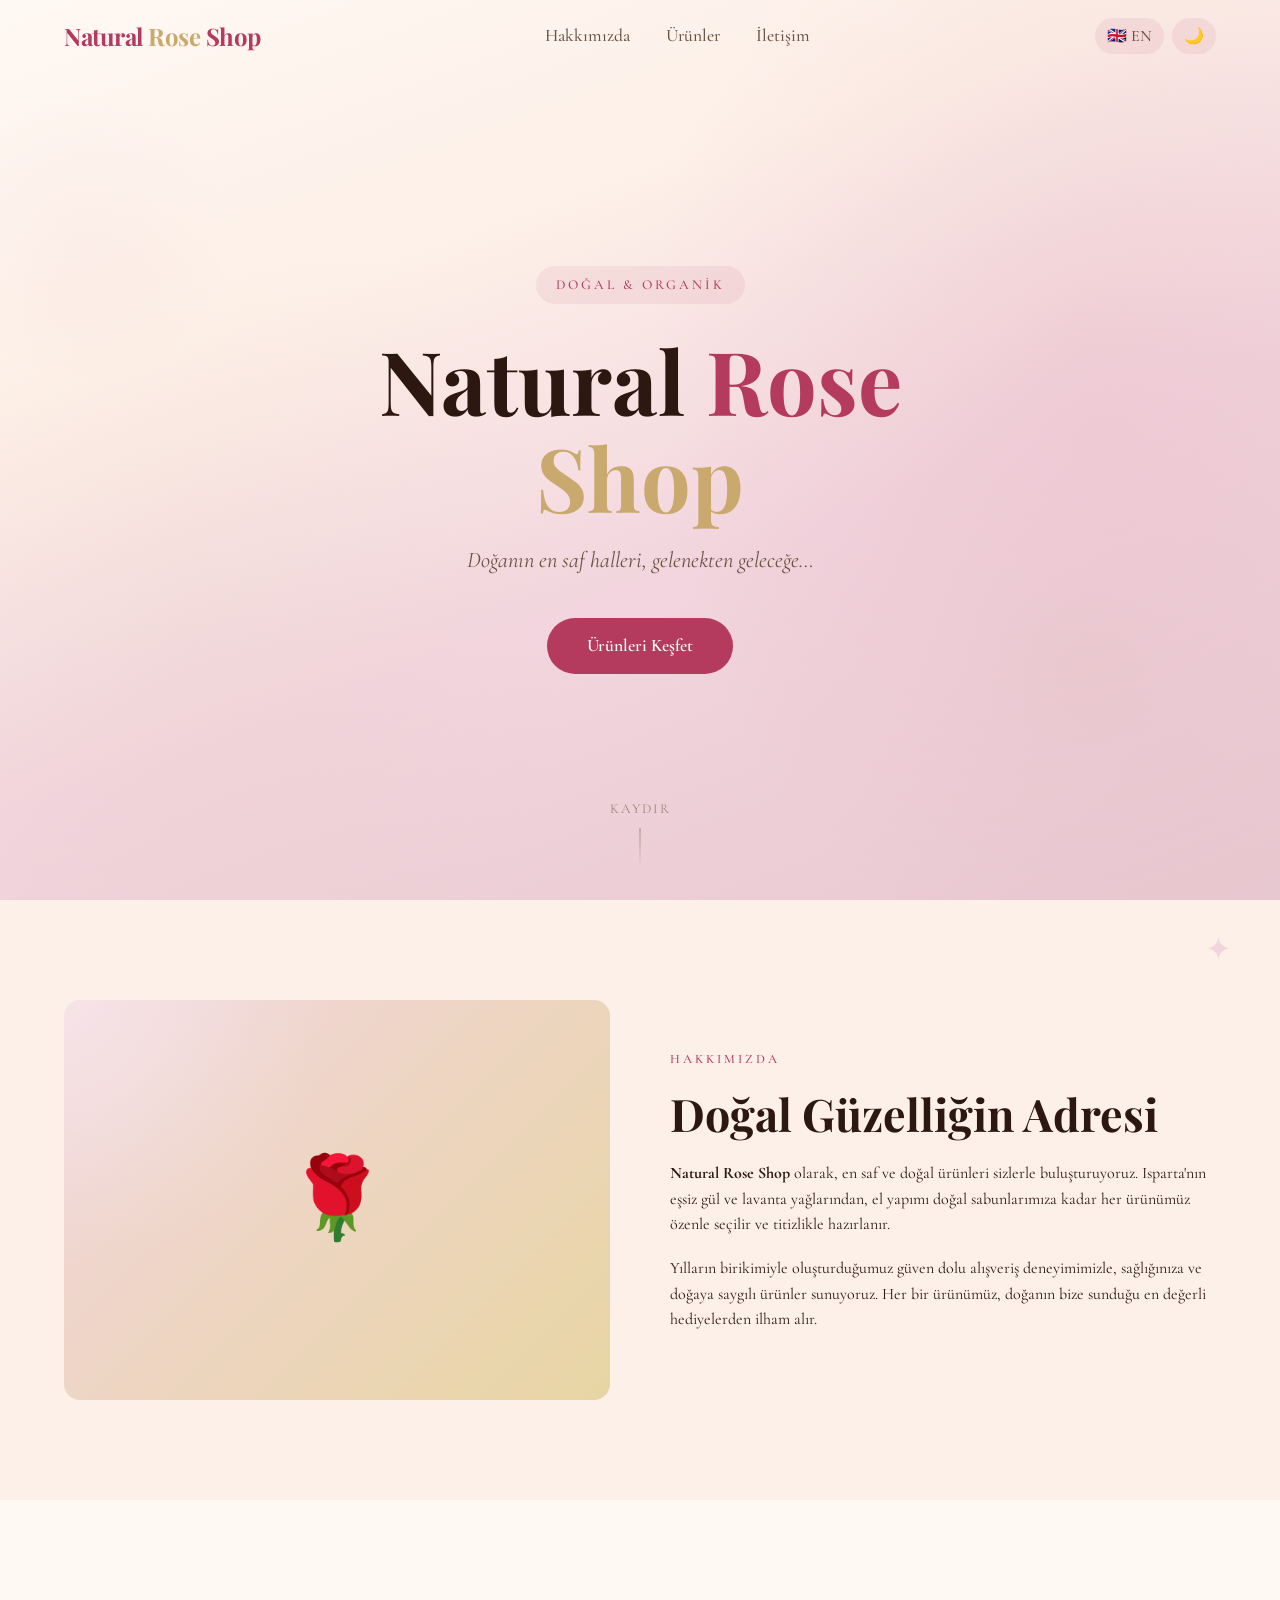
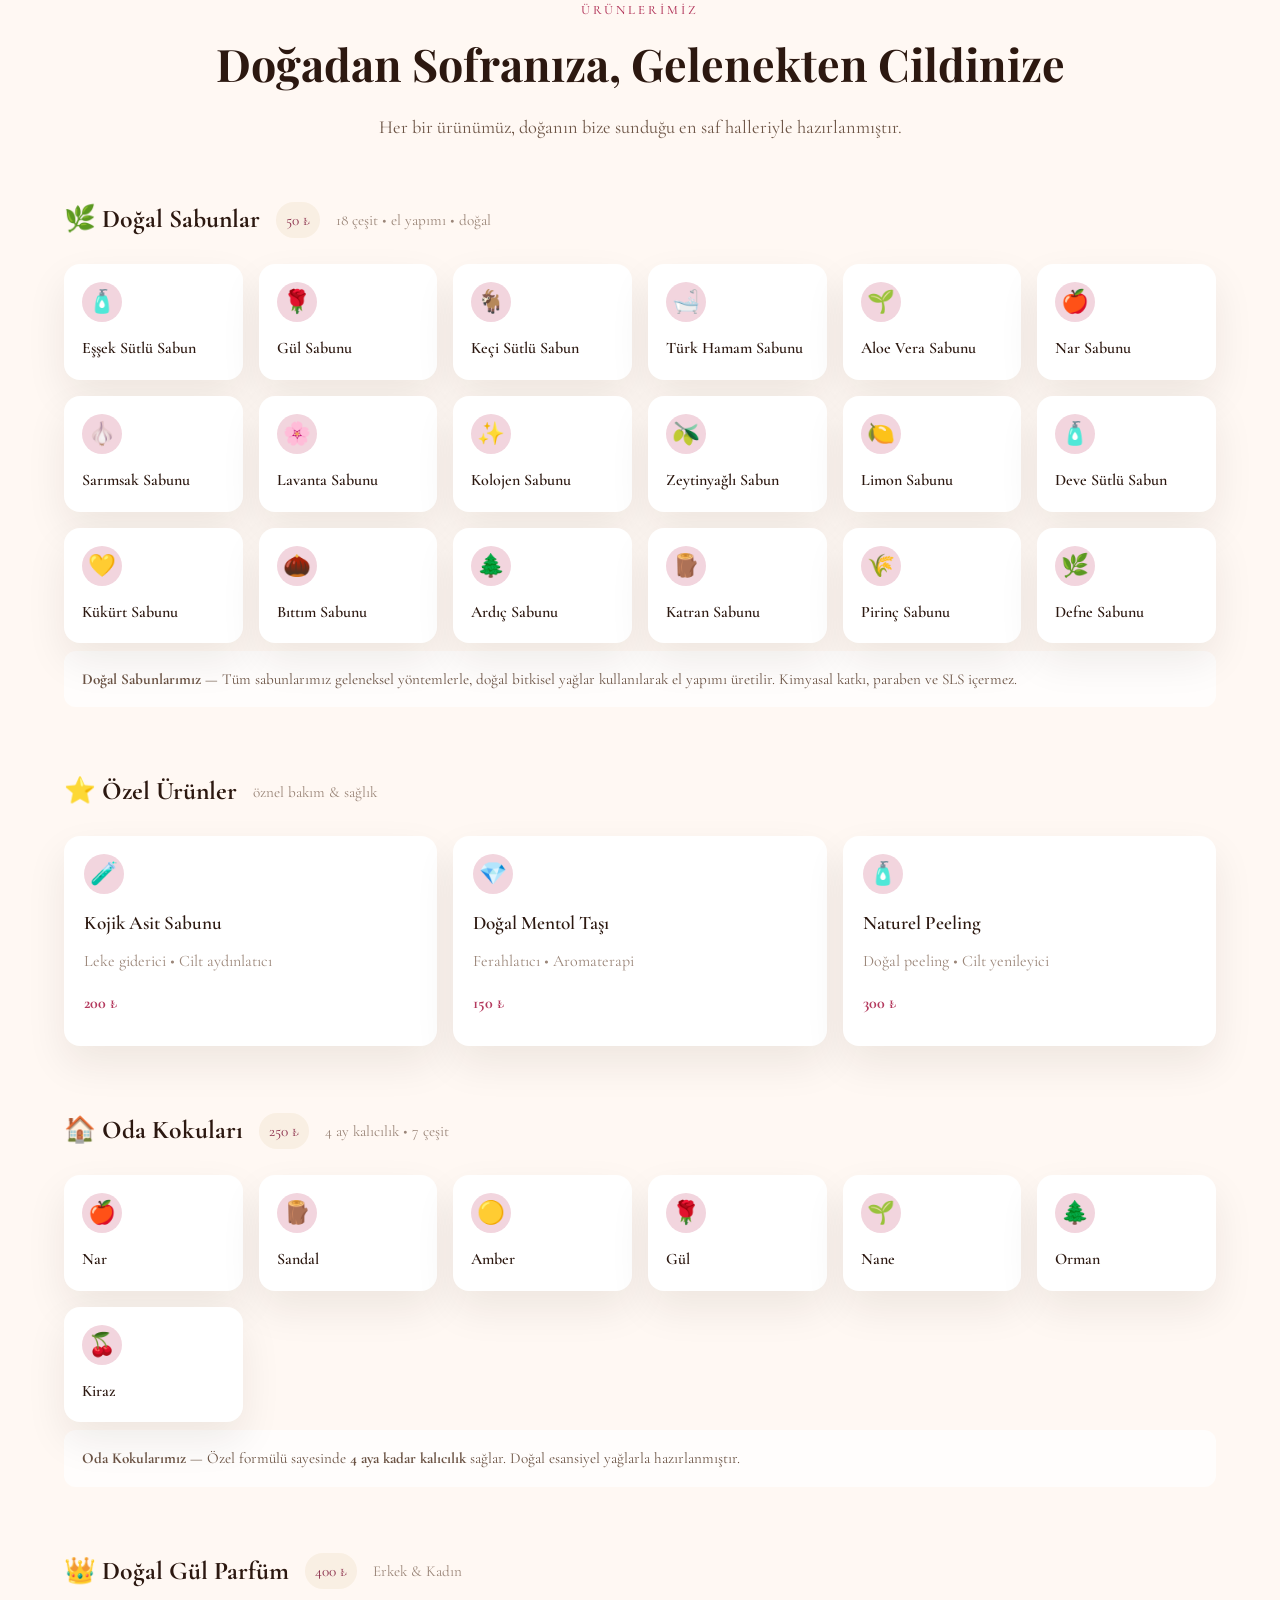
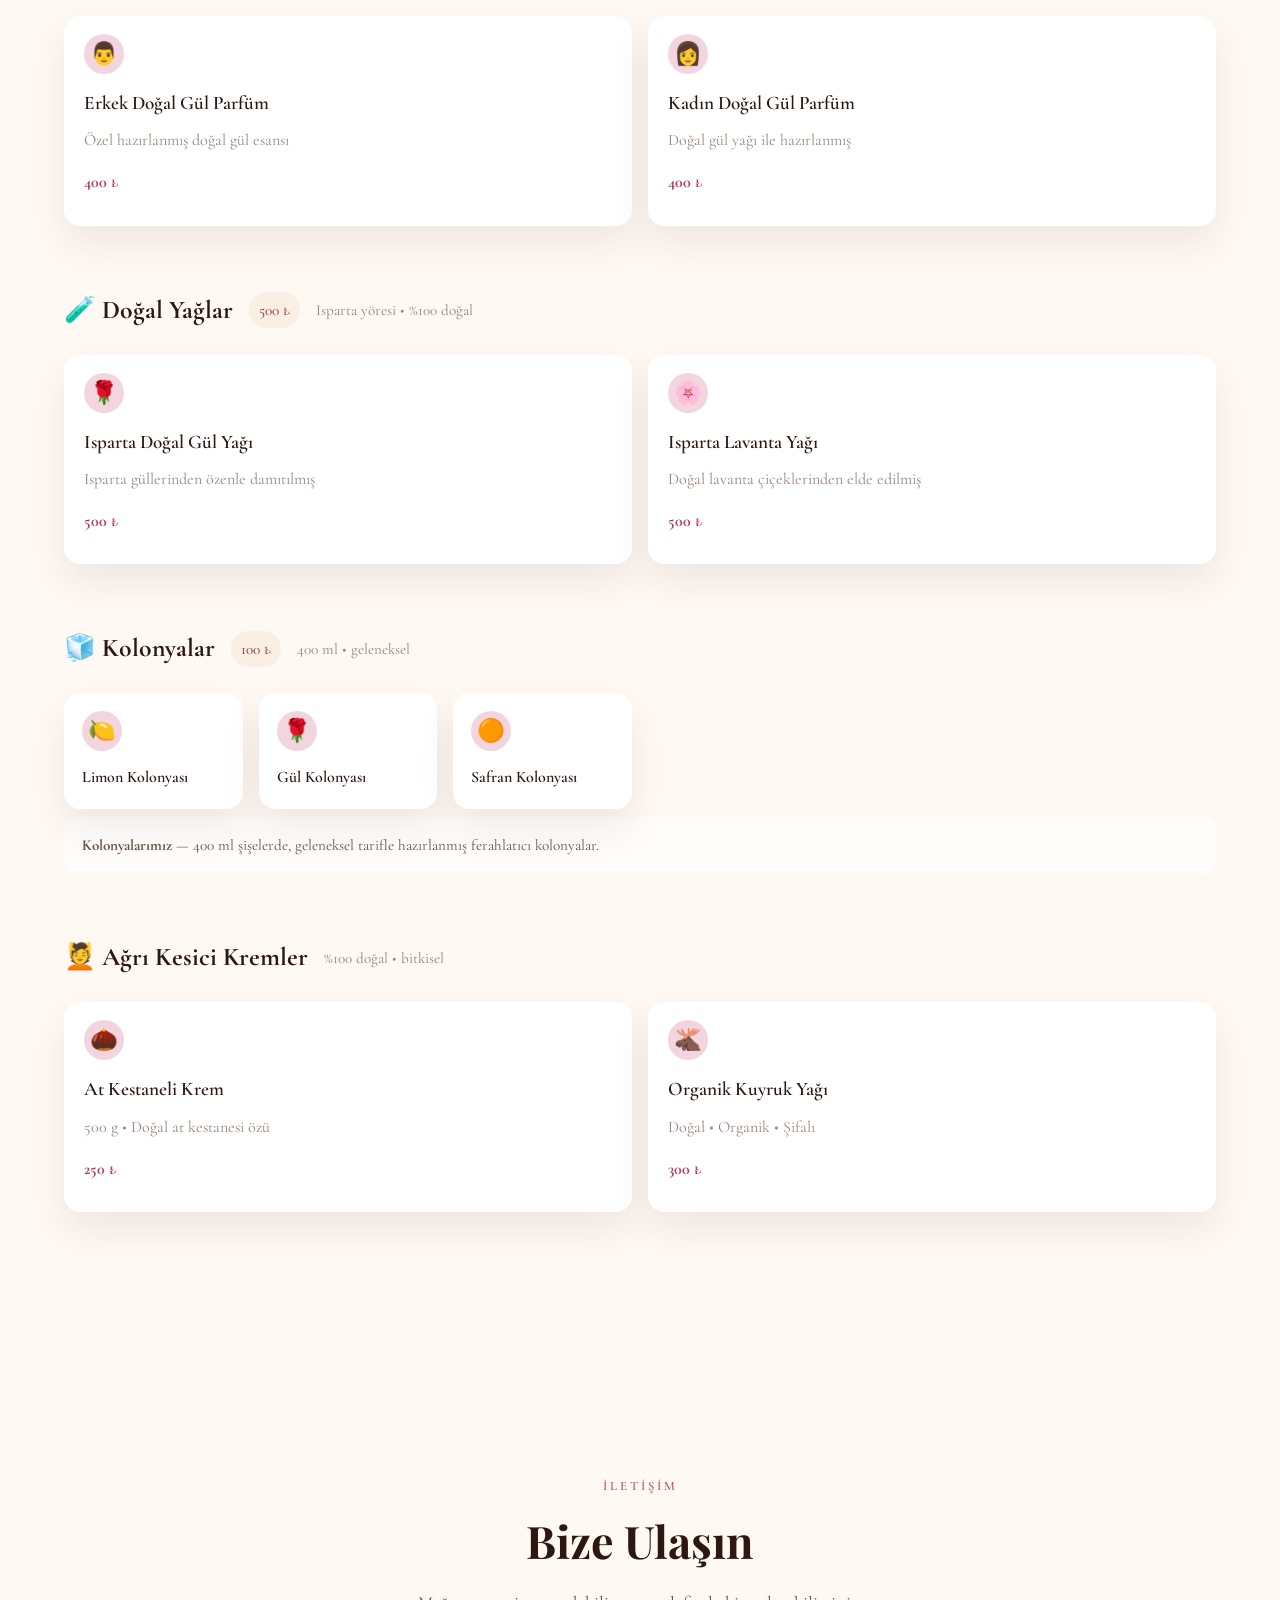
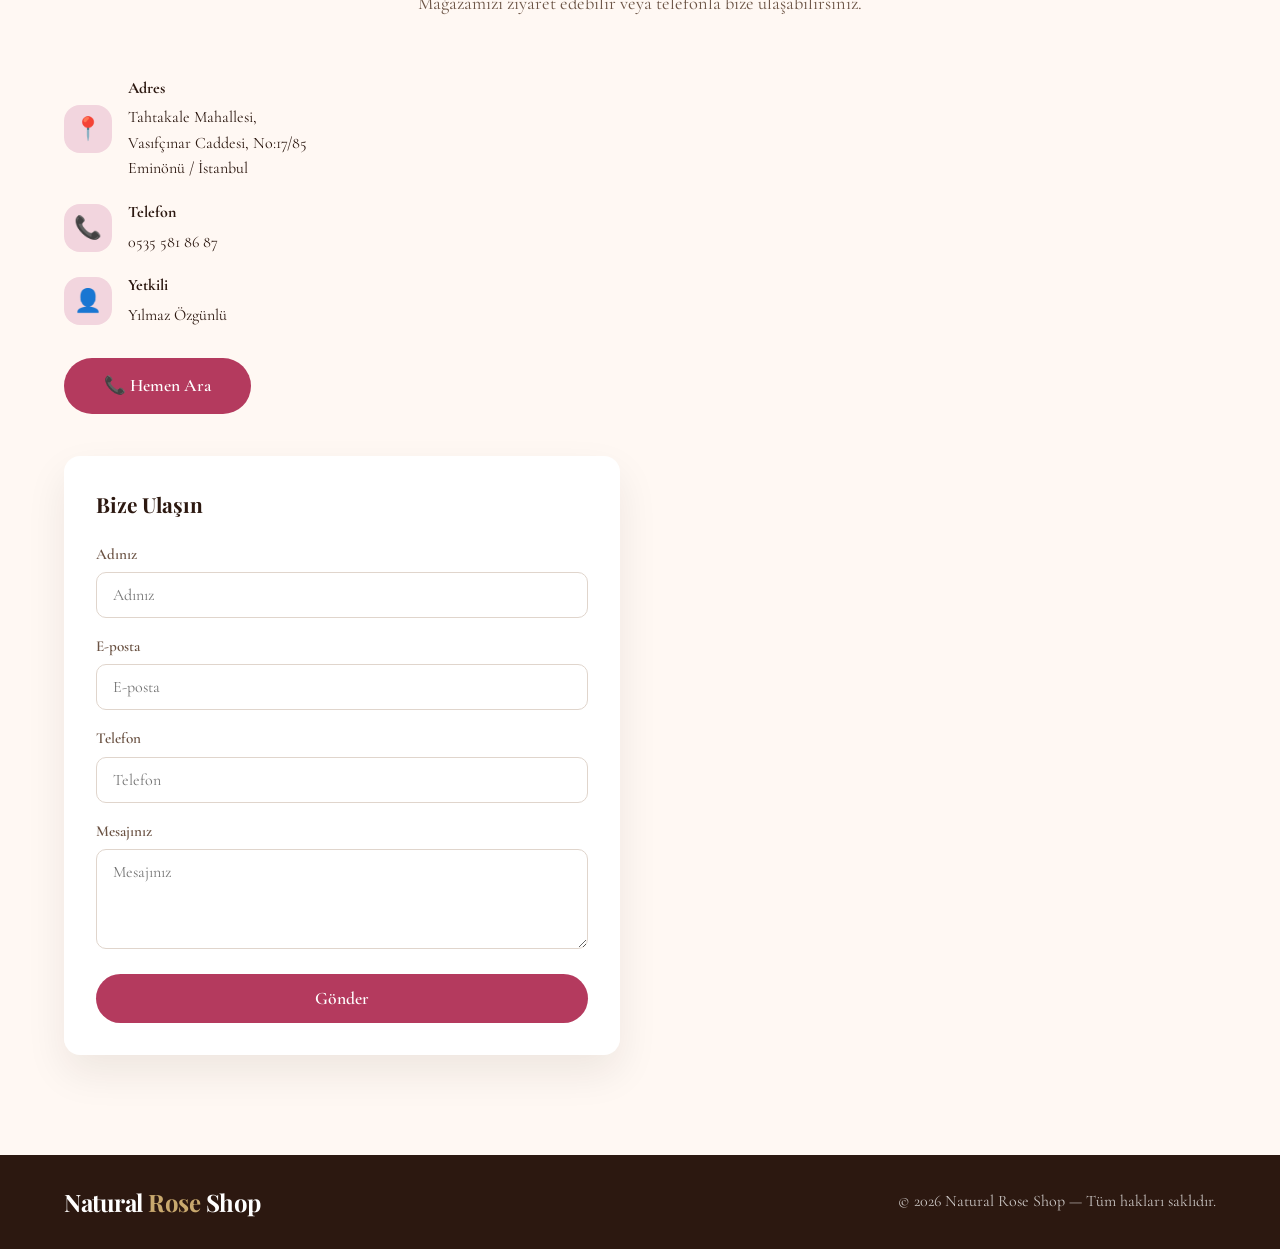
==== commit fa7828ce: "karanlık tema, tr/en çeviri, iletişim formu, sabun detay modalı eklendi" ====
--- a/index.html
+++ b/index.html
@@ -1,8 +1,9 @@
 <!DOCTYPE html>
-<html lang="tr">
+<html lang="tr" data-theme="light">
 <head>
   <meta charset="UTF-8">
   <meta name="viewport" content="width=device-width, initial-scale=1.0">
+  <meta name="description" content="Natural Rose Shop, doğal sabunlar, gül yağları, kolonyalar ve aromaterapi ürünleriyle sağlıklı ve organik bir bakım deneyimi sunar.">
   <title>Natural Rose Shop — Doğal Ürünler</title>
   <link rel="preconnect" href="https://fonts.googleapis.com">
   <link rel="preconnect" href="https://fonts.gstatic.com" crossorigin>
@@ -17,11 +18,15 @@
     <div class="nav-inner">
       <a href="#" class="logo">Natural <span>Rose</span> Shop</a>
       <ul class="nav-links" id="navLinks">
-        <li><a href="#about">Hakkımızda</a></li>
-        <li><a href="#products">Ürünler</a></li>
-        <li><a href="#contact">İletişim</a></li>
+        <li><a href="#about" data-i18n="navAbout">Hakkımızda</a></li>
+        <li><a href="#products" data-i18n="navProducts">Ürünler</a></li>
+        <li><a href="#contact" data-i18n="navContact">İletişim</a></li>
       </ul>
-      <button class="hamburger" id="hamburger" aria-label="Menü">☰</button>
+      <div class="nav-actions">
+        <button class="nav-btn" id="langToggle" aria-label="Dil / Language">🇬🇧 EN</button>
+        <button class="nav-btn" id="themeToggle" aria-label="Tema / Theme">🌙</button>
+        <button class="hamburger" id="hamburger" aria-label="Menü" aria-controls="navLinks" aria-expanded="false">☰</button>
+      </div>
     </div>
   </nav>
 
@@ -31,19 +36,19 @@
     <div class="hero-deco hero-deco-2"></div>
 
     <div class="hero-content">
-      <div class="hero-badge">Doğal & Organik</div>
+      <div class="hero-badge" data-i18n="heroBadge">Doğal & Organik</div>
       <h1>
         Natural <span class="rose">Rose</span><br>
         <span class="gold">Shop</span>
       </h1>
-      <p class="hero-sub">
+      <p class="hero-sub" data-i18n="heroSub">
         Doğanın en saf halleri, gelenekten geleceğe…
       </p>
-      <a href="#products" class="btn">Ürünleri Keşfet</a>
+      <a href="#products" class="btn" data-i18n="heroBtn">Ürünleri Keşfet</a>
     </div>
 
     <div class="hero-scroll">
-      <span>Kaydır</span>
+      <span data-i18n="heroScroll">Kaydır</span>
       <div class="line"></div>
     </div>
   </section>
@@ -54,14 +59,14 @@
       <div class="about-grid">
         <div class="about-image reveal"><span>🌹</span></div>
         <div class="about-text reveal">
-          <div class="section-label">Hakkımızda</div>
-          <h2 class="section-title">Doğal Güzelliğin Adresi</h2>
-          <p>
+          <div class="section-label" data-i18n="aboutLabel">Hakkımızda</div>
+          <h2 class="section-title" data-i18n="aboutTitle">Doğal Güzelliğin Adresi</h2>
+          <p data-i18n="aboutP1" data-i18n-html="true">
             <strong>Natural Rose Shop</strong> olarak, en saf ve doğal ürünleri sizlerle buluşturuyoruz.
             Isparta'nın eşsiz gül ve lavanta yağlarından, el yapımı doğal sabunlarımıza kadar
             her ürünümüz özenle seçilir ve titizlikle hazırlanır.
           </p>
-          <p>
+          <p data-i18n="aboutP2" data-i18n-html="true">
             Yılların birikimiyle oluşturduğumuz güven dolu alışveriş deneyimimizle,
             sağlığınıza ve doğaya saygılı ürünler sunuyoruz. Her bir ürünümüz,
             doğanın bize sunduğu en değerli hediyelerden ilham alır.
@@ -75,9 +80,9 @@
   <section id="products">
     <div class="container">
       <div class="products-header reveal">
-        <div class="section-label">Ürünlerimiz</div>
-        <h2 class="section-title">Doğadan Sofranıza, Gelenekten Cildinize</h2>
-        <p class="section-desc" style="margin:0 auto;">
+        <div class="section-label" data-i18n="productsLabel">Ürünlerimiz</div>
+        <h2 class="section-title" data-i18n="productsTitle">Doğadan Sofranıza, Gelenekten Cildinize</h2>
+        <p class="section-desc" style="margin:0 auto;" data-i18n="productsDesc">
           Her bir ürünümüz, doğanın bize sunduğu en saf halleriyle hazırlanmıştır.
         </p>
       </div>
@@ -85,62 +90,62 @@
       <!-- === SOAPS === -->
       <div class="category reveal">
         <div class="category-header">
-          <h3>🌿 Doğal Sabunlar</h3>
-          <span class="cat-badge">50 ₺</span>
-          <span class="cat-note">18 çeşit • el yapımı • doğal</span>
+          <h3 data-i18n="catSoaps">🌿 Doğal Sabunlar</h3>
+          <span class="cat-badge" data-i18n="catSoapsPrice">50 ₺</span>
+          <span class="cat-note" data-i18n="catSoapsNote">18 çeşit • el yapımı • doğal</span>
         </div>
         <div class="product-grid tags">
-          <div class="product-tag"><span class="icon">🧴</span>Eşşek Sütlü Sabun<div class="tag-detail">Cildi besler, nemlendirir ve gençleştirir. İçerdiği vitaminler (A, C, E, B12) ve amino asitler sayesinde kırışıklık karşıtı etki sunar. Egzama, sedef ve akne gibi cilt sorunlarını yatıştırır.</div></div>
-          <div class="product-tag"><span class="icon">🌹</span>Gül Sabunu<div class="tag-detail">Cildi nazikçe temizler, nemlendirir ve canlandırır. Antibakteriyel özelliğiyle sivilce oluşumunu engeller. Antioksidan yapısıyla cildi serbest radikallere karşı korur, rahatlatıcı aromaterapi etkisi sunar.</div></div>
-          <div class="product-tag"><span class="icon">🐐</span>Keçi Sütlü Sabun<div class="tag-detail">Derinlemesine temizler, gözenekleri açar. Laktik asit sayesinde ölü hücreleri nazikçe arındırır, cildi nemlendirir ve onarır. Akne, egzama ve cilt tahrişlerine karşı etkilidir.</div></div>
-          <div class="product-tag"><span class="icon">🛁</span>Türk Hamam Sabunu<div class="tag-detail">Geleneksel Türk hamam kültürünün vazgeçilmezi. Zeytinyağı ile zenginleştirilmiş formülü cildi derinlemesine temizler, ferahlatır ve canlandırır. Bol köpüklü yapısıyla peeling etkisi sağlar.</div></div>
-          <div class="product-tag"><span class="icon">🌱</span>Aloe Vera Sabunu<div class="tag-detail">Yatıştırıcı ve yoğun nemlendirici etkisiyle hassas ciltler için idealdir. Güneş sonrası bakımda etkilidir. Cilt tahrişlerini azaltır, cildi sakinleştirir ve yeniler.</div></div>
-          <div class="product-tag"><span class="icon">🍎</span>Nar Sabunu<div class="tag-detail">Antioksidan deposu nar özüyle cildi sıkılaştırır ve gençleştirir. Cilt hücrelerini yeniler, canlandırır ve elastikiyet kazandırır. Düzenli kullanımda cilde sağlıklı bir ışıltı verir.</div></div>
-          <div class="product-tag"><span class="icon">🧄</span>Sarımsak Sabunu<div class="tag-detail">Güçlü antibakteriyel ve antifungal özellikleriyle sivilce ve akneye karşı etkilidir. Cildi derinlemesine arındırır, mantar oluşumunu engeller ve cilt sağlığını destekler.</div></div>
-          <div class="product-tag"><span class="icon">🌸</span>Lavanta Sabunu<div class="tag-detail">Sakinleştirici ve rahatlatıcı lavanta aromasıyla stresi azaltır. Cilt tahrişlerini yatıştırır, antiseptik özelliğiyle hijyen sağlar. Sivilce ve egzamaya karşı destekleyicidir.</div></div>
-          <div class="product-tag"><span class="icon">✨</span>Kolojen Sabunu<div class="tag-detail">Cilt elastikiyetini artırır, kırışıklık karşıtı etki sunar. Kolajen desteğiyle cildi sıkılaştırır, gençleştirir ve daha dolgun bir görünüm kazandırır.</div></div>
-          <div class="product-tag"><span class="icon">🫒</span>Zeytinyağlı Sabun<div class="tag-detail">Yoğun nemlendirici etkisiyle kuru ciltler için birebirdir. Antioksidan bakımından zengin olan zeytinyağı, cildi besler, yumuşatır ve doğal bariyerini güçlendirir.</div></div>
-          <div class="product-tag"><span class="icon">🍋</span>Limon Sabunu<div class="tag-detail">Cilt lekelerini hafifletir ve canlandırır. Yağlı ciltleri dengeleyerek ferahlık verir. Antibakteriyel özelliğiyle cildi arındırır ve taze bir görünüm kazandırır.</div></div>
-          <div class="product-tag"><span class="icon">🧴</span>Deve Sütlü Sabun<div class="tag-detail">Cildi derinlemesine besler, yoğun nemlendirir ve yumuşatır. Hassas ciltler için uygundur. Antioksidan yapısıyla cilt hücrelerini yeniler ve canlandırır.</div></div>
-          <div class="product-tag"><span class="icon">💛</span>Kükürt Sabunu<div class="tag-detail">Akne ve sivilce tedavisinde oldukça etkilidir. Cildin yağ dengesini düzenler, mantar önleyici özelliğiyle cilt enfeksiyonlarına karşı korur. Gözenekleri derinlemesine temizler.</div></div>
-          <div class="product-tag"><span class="icon">🌰</span>Bıttım Sabunu<div class="tag-detail">Saç dökülmesini azaltır, kepeği giderir ve saça doğal parlaklık verir. Cilt lekelerine ve egzamaya iyi gelir. Güneydoğu Anadolu'ya özgü menengiç yağından üretilir.</div></div>
-          <div class="product-tag"><span class="icon">🌲</span>Ardıç Sabunu<div class="tag-detail">Antiseptik ve antifungal özellikleriyle cilt sorunlarına karşı etkilidir. Gözenekleri derinlemesine temizler, ciltteki fazla yağı dengeler ve canlandırır.</div></div>
-          <div class="product-tag"><span class="icon">🪵</span>Katran Sabunu<div class="tag-detail">Sedef ve egzama gibi kronik cilt hastalıklarında yatıştırıcı etki gösterir. Kaşıntıyı azaltır, cildi arındırır ve pullanmayı önler. Güçlü antiseptik özelliğe sahiptir.</div></div>
-          <div class="product-tag"><span class="icon">🌾</span>Pirinç Sabunu<div class="tag-detail">Cildi aydınlatır ve canlandırır. Leke görünümünü azaltır, cilt tonunu eşitler. İçerdiği vitaminlerle cildi besler ve pürüzsüz bir görünüm sağlar.</div></div>
-          <div class="product-tag"><span class="icon">🌿</span>Defne Sabunu<div class="tag-detail">Antibakteriyel ve antiseptik özellikleriyle cildi derinlemesine temizler. Saç köklerini güçlendirir, kepeği azaltır. Akne, egzama ve sedef hastalığına karşı etkilidir.</div></div>
-        </div>
-        <div class="product-info" style="margin-top:8px;">
-          <strong>Doğal Sabunlarımız</strong> — Tüm sabunlarımız geleneksel yöntemlerle, doğal bitkisel yağlar kullanılarak el yapımı üretilir. Kimyasal katkı, paraben ve SLS içermez. <span class="card-detail-hint">(Üzerine gelin veya tıklayın)</span>
+          <div class="product-tag"><span class="icon">🧴</span><span class="product-name" data-tr="Eşşek Sütlü Sabun" data-en="Donkey Milk Soap">Eşşek Sütlü Sabun</span><div class="tag-detail" data-tr="Cildi besler, nemlendirir ve gençleştirir. İçerdiği vitaminler (A, C, E, B12) ve amino asitler sayesinde kırışıklık karşıtı etki sunar. Egzama, sedef ve akne gibi cilt sorunlarını yatıştırır." data-en="Nourishes the skin, moisturizes, and rejuvenates. Rich in vitamins (A, C, E, B12) and amino acids, it offers anti-aging effects. Soothes skin problems such as eczema, psoriasis, and acne.">Cildi besler, nemlendirir ve gençleştirir. İçerdiği vitaminler (A, C, E, B12) ve amino asitler sayesinde kırışıklık karşıtı etki sunar. Egzama, sedef ve akne gibi cilt sorunlarını yatıştırır.</div></div>
+          <div class="product-tag"><span class="icon">🌹</span><span class="product-name" data-tr="Gül Sabunu" data-en="Rose Soap">Gül Sabunu</span><div class="tag-detail" data-tr="Cildi nazikçe temizler, nemlendirir ve canlandırır. Antibakteriyel özelliğiyle sivilce oluşumunu engeller. Antioksidan yapısıyla cildi serbest radikallere karşı korur, rahatlatıcı aromaterapi etkisi sunar." data-en="Gently cleanses, moisturizes, and revitalizes the skin. Its antibacterial properties prevent acne formation. Its antioxidant structure protects the skin against free radicals and offers a relaxing aromatherapy effect.">Cildi nazikçe temizler, nemlendirir ve canlandırır. Antibakteriyel özelliğiyle sivilce oluşumunu engeller. Antioksidan yapısıyla cildi serbest radikallere karşı korur, rahatlatıcı aromaterapi etkisi sunar.</div></div>
+          <div class="product-tag"><span class="icon">🐐</span><span class="product-name" data-tr="Keçi Sütlü Sabun" data-en="Goat Milk Soap">Keçi Sütlü Sabun</span><div class="tag-detail" data-tr="Derinlemesine temizler, gözenekleri açar. Laktik asit sayesinde ölü hücreleri nazikçe arındırır, cildi nemlendirir ve onarır. Akne, egzama ve cilt tahrişlerine karşı etkilidir." data-en="Deeply cleanses and opens pores. Thanks to lactic acid, it gently removes dead cells, moisturizes and repairs the skin. Effective against acne, eczema, and skin irritations.">Derinlemesine temizler, gözenekleri açar. Laktik asit sayesinde ölü hücreleri nazikçe arındırır, cildi nemlendirir ve onarır. Akne, egzama ve cilt tahrişlerine karşı etkilidir.</div></div>
+          <div class="product-tag"><span class="icon">🛁</span><span class="product-name" data-tr="Türk Hamam Sabunu" data-en="Turkish Hammam Soap">Türk Hamam Sabunu</span><div class="tag-detail" data-tr="Geleneksel Türk hamam kültürünün vazgeçilmezi. Zeytinyağı ile zenginleştirilmiş formülü cildi derinlemesine temizler, ferahlatır ve canlandırır. Bol köpüklü yapısıyla peeling etkisi sağlar." data-en="An indispensable part of traditional Turkish bath culture. Its formula enriched with olive oil deeply cleanses, refreshes, and revitalizes the skin. Provides a peeling effect with its rich lather.">Geleneksel Türk hamam kültürünün vazgeçilmezi. Zeytinyağı ile zenginleştirilmiş formülü cildi derinlemesine temizler, ferahlatır ve canlandırır. Bol köpüklü yapısıyla peeling etkisi sağlar.</div></div>
+          <div class="product-tag"><span class="icon">🌱</span><span class="product-name" data-tr="Aloe Vera Sabunu" data-en="Aloe Vera Soap">Aloe Vera Sabunu</span><div class="tag-detail" data-tr="Yatıştırıcı ve yoğun nemlendirici etkisiyle hassas ciltler için idealdir. Güneş sonrası bakımda etkilidir. Cilt tahrişlerini azaltır, cildi sakinleştirir ve yeniler." data-en="Ideal for sensitive skin with its soothing and intense moisturizing effect. Effective in post-sun care. Reduces skin irritations, calms, and renews the skin.">Yatıştırıcı ve yoğun nemlendirici etkisiyle hassas ciltler için idealdir. Güneş sonrası bakımda etkilidir. Cilt tahrişlerini azaltır, cildi sakinleştirir ve yeniler.</div></div>
+          <div class="product-tag"><span class="icon">🍎</span><span class="product-name" data-tr="Nar Sabunu" data-en="Pomegranate Soap">Nar Sabunu</span><div class="tag-detail" data-tr="Antioksidan deposu nar özüyle cildi sıkılaştırır ve gençleştirir. Cilt hücrelerini yeniler, canlandırır ve elastikiyet kazandırır. Düzenli kullanımda cilde sağlıklı bir ışıltı verir." data-en="Tightens and rejuvenates the skin with pomegranate extract rich in antioxidants. Renews skin cells, revitalizes, and provides elasticity. Gives the skin a healthy glow with regular use.">Antioksidan deposu nar özüyle cildi sıkılaştırır ve gençleştirir. Cilt hücrelerini yeniler, canlandırır ve elastikiyet kazandırır. Düzenli kullanımda cilde sağlıklı bir ışıltı verir.</div></div>
+          <div class="product-tag"><span class="icon">🧄</span><span class="product-name" data-tr="Sarımsak Sabunu" data-en="Garlic Soap">Sarımsak Sabunu</span><div class="tag-detail" data-tr="Güçlü antibakteriyel ve antifungal özellikleriyle sivilce ve akneye karşı etkilidir. Cildi derinlemesine arındırır, mantar oluşumunu engeller ve cilt sağlığını destekler." data-en="Effective against acne and pimples with its strong antibacterial and antifungal properties. Deeply cleanses the skin, prevents fungal formation, and supports skin health.">Güçlü antibakteriyel ve antifungal özellikleriyle sivilce ve akneye karşı etkilidir. Cildi derinlemesine arındırır, mantar oluşumunu engeller ve cilt sağlığını destekler.</div></div>
+          <div class="product-tag"><span class="icon">🌸</span><span class="product-name" data-tr="Lavanta Sabunu" data-en="Lavender Soap">Lavanta Sabunu</span><div class="tag-detail" data-tr="Sakinleştirici ve rahatlatıcı lavanta aromasıyla stresi azaltır. Cilt tahrişlerini yatıştırır, antiseptik özelliğiyle hijyen sağlar. Sivilce ve egzamaya karşı destekleyicidir." data-en="Reduces stress with its calming and relaxing lavender aroma. Soothes skin irritations, provides hygiene with its antiseptic property. Supportive against acne and eczema.">Sakinleştirici ve rahatlatıcı lavanta aromasıyla stresi azaltır. Cilt tahrişlerini yatıştırır, antiseptik özelliğiyle hijyen sağlar. Sivilce ve egzamaya karşı destekleyicidir.</div></div>
+          <div class="product-tag"><span class="icon">✨</span><span class="product-name" data-tr="Kolojen Sabunu" data-en="Collagen Soap">Kolojen Sabunu</span><div class="tag-detail" data-tr="Cilt elastikiyetini artırır, kırışıklık karşıtı etki sunar. Kolajen desteğiyle cildi sıkılaştırır, gençleştirir ve daha dolgun bir görünüm kazandırır." data-en="Increases skin elasticity, offers anti-aging effects. Tightens the skin with collagen support, rejuvenates, and gives a fuller appearance.">Cilt elastikiyetini artırır, kırışıklık karşıtı etki sunar. Kolajen desteğiyle cildi sıkılaştırır, gençleştirir ve daha dolgun bir görünüm kazandırır.</div></div>
+          <div class="product-tag"><span class="icon">🫒</span><span class="product-name" data-tr="Zeytinyağlı Sabun" data-en="Olive Oil Soap">Zeytinyağlı Sabun</span><div class="tag-detail" data-tr="Yoğun nemlendirici etkisiyle kuru ciltler için birebirdir. Antioksidan bakımından zengin olan zeytinyağı, cildi besler, yumuşatır ve doğal bariyerini güçlendirir." data-en="Perfect for dry skin with its intense moisturizing effect. Rich in antioxidants, olive oil nourishes, softens, and strengthens the skin's natural barrier.">Yoğun nemlendirici etkisiyle kuru ciltler için birebirdir. Antioksidan bakımından zengin olan zeytinyağı, cildi besler, yumuşatır ve doğal bariyerini güçlendirir.</div></div>
+          <div class="product-tag"><span class="icon">🍋</span><span class="product-name" data-tr="Limon Sabunu" data-en="Lemon Soap">Limon Sabunu</span><div class="tag-detail" data-tr="Cilt lekelerini hafifletir ve canlandırır. Yağlı ciltleri dengeleyerek ferahlık verir. Antibakteriyel özelliğiyle cildi arındırır ve taze bir görünüm kazandırır." data-en="Lightens skin blemishes and revitalizes. Balances oily skin and provides freshness. Cleanses the skin with its antibacterial properties and gives a fresh appearance.">Cilt lekelerini hafifletir ve canlandırır. Yağlı ciltleri dengeleyerek ferahlık verir. Antibakteriyel özelliğiyle cildi arındırır ve taze bir görünüm kazandırır.</div></div>
+          <div class="product-tag"><span class="icon">🧴</span><span class="product-name" data-tr="Deve Sütlü Sabun" data-en="Camel Milk Soap">Deve Sütlü Sabun</span><div class="tag-detail" data-tr="Cildi derinlemesine besler, yoğun nemlendirir ve yumuşatır. Hassas ciltler için uygundur. Antioksidan yapısıyla cilt hücrelerini yeniler ve canlandırır." data-en="Deeply nourishes, intensely moisturizes, and softens the skin. Suitable for sensitive skin. Renews and revitalizes skin cells with its antioxidant structure.">Cildi derinlemesine besler, yoğun nemlendirir ve yumuşatır. Hassas ciltler için uygundur. Antioksidan yapısıyla cilt hücrelerini yeniler ve canlandırır.</div></div>
+          <div class="product-tag"><span class="icon">💛</span><span class="product-name" data-tr="Kükürt Sabunu" data-en="Sulfur Soap">Kükürt Sabunu</span><div class="tag-detail" data-tr="Akne ve sivilce tedavisinde oldukça etkilidir. Cildin yağ dengesini düzenler, mantar önleyici özelliğiyle cilt enfeksiyonlarına karşı korur. Gözenekleri derinlemesine temizler." data-en="Highly effective in acne and pimple treatment. Regulates the skin's oil balance, protects against skin infections with its antifungal properties. Deeply cleanses pores.">Akne ve sivilce tedavisinde oldukça etkilidir. Cildin yağ dengesini düzenler, mantar önleyici özelliğiyle cilt enfeksiyonlarına karşı korur. Gözenekleri derinlemesine temizler.</div></div>
+          <div class="product-tag"><span class="icon">🌰</span><span class="product-name" data-tr="Bıttım Sabunu" data-en="Bıttım Soap">Bıttım Sabunu</span><div class="tag-detail" data-tr="Saç dökülmesini azaltır, kepeği giderir ve saça doğal parlaklık verir. Cilt lekelerine ve egzamaya iyi gelir. Güneydoğu Anadolu'ya özgü menengiç yağından üretilir." data-en="Reduces hair loss, eliminates dandruff, and gives natural shine to hair. Good for skin blemishes and eczema. Produced from menengiç oil unique to Southeastern Anatolia.">Saç dökülmesini azaltır, kepeği giderir ve saça doğal parlaklık verir. Cilt lekelerine ve egzamaya iyi gelir. Güneydoğu Anadolu'ya özgü menengiç yağından üretilir.</div></div>
+          <div class="product-tag"><span class="icon">🌲</span><span class="product-name" data-tr="Ardıç Sabunu" data-en="Juniper Soap">Ardıç Sabunu</span><div class="tag-detail" data-tr="Antiseptik ve antifungal özellikleriyle cilt sorunlarına karşı etkilidir. Gözenekleri derinlemesine temizler, ciltteki fazla yağı dengeler ve canlandırır." data-en="Effective against skin problems with its antiseptic and antifungal properties. Deeply cleanses pores, balances excess oil on the skin, and revitalizes.">Antiseptik ve antifungal özellikleriyle cilt sorunlarına karşı etkilidir. Gözenekleri derinlemesine temizler, ciltteki fazla yağı dengeler ve canlandırır.</div></div>
+          <div class="product-tag"><span class="icon">🪵</span><span class="product-name" data-tr="Katran Sabunu" data-en="Tar Soap">Katran Sabunu</span><div class="tag-detail" data-tr="Sedef ve egzama gibi kronik cilt hastalıklarında yatıştırıcı etki gösterir. Kaşıntıyı azaltır, cildi arındırır ve pullanmayı önler. Güçlü antiseptik özelliğe sahiptir." data-en="Shows soothing effects in chronic skin diseases such as psoriasis and eczema. Reduces itching, cleanses the skin, and prevents flaking. Has strong antiseptic properties.">Sedef ve egzama gibi kronik cilt hastalıklarında yatıştırıcı etki gösterir. Kaşıntıyı azaltır, cildi arındırır ve pullanmayı önler. Güçlü antiseptik özelliğe sahiptir.</div></div>
+          <div class="product-tag"><span class="icon">🌾</span><span class="product-name" data-tr="Pirinç Sabunu" data-en="Rice Soap">Pirinç Sabunu</span><div class="tag-detail" data-tr="Cildi aydınlatır ve canlandırır. Leke görünümünü azaltır, cilt tonunu eşitler. İçerdiği vitaminlerle cildi besler ve pürüzsüz bir görünüm sağlar." data-en="Brightens and revitalizes the skin. Reduces the appearance of blemishes, evens skin tone. Nourishes the skin with its vitamins and provides a smooth appearance.">Cildi aydınlatır ve canlandırır. Leke görünümünü azaltır, cilt tonunu eşitler. İçerdiği vitaminlerle cildi besler ve pürüzsüz bir görünüm sağlar.</div></div>
+          <div class="product-tag"><span class="icon">🌿</span><span class="product-name" data-tr="Defne Sabunu" data-en="Laurel Soap">Defne Sabunu</span><div class="tag-detail" data-tr="Antibakteriyel ve antiseptik özellikleriyle cildi derinlemesine temizler. Saç köklerini güçlendirir, kepeği azaltır. Akne, egzama ve sedef hastalığına karşı etkilidir." data-en="Deeply cleanses the skin with its antibacterial and antiseptic properties. Strengthens hair roots, reduces dandruff. Effective against acne, eczema, and psoriasis.">Antibakteriyel ve antiseptik özellikleriyle cildi derinlemesine temizler. Saç köklerini güçlendirir, kepeği azaltır. Akne, egzama ve sedef hastalığına karşı etkilidir.</div></div>
+        </div>
+        <div class="product-info" style="margin-top:8px;" data-i18n="soapInfoHtml" data-i18n-html="true">
+          <strong>Doğal Sabunlarımız</strong> — Tüm sabunlarımız geleneksel yöntemlerle, doğal bitkisel yağlar kullanılarak el yapımı üretilir. Kimyasal katkı, paraben ve SLS içermez. <span class="card-detail-hint" data-i18n="detailHint">(Üzerine tıklayın)</span>
         </div>
       </div>
 
       <!-- === SPECIAL PRODUCTS === -->
       <div class="category reveal">
         <div class="category-header">
-          <h3>⭐ Özel Ürünler</h3>
+          <h3 data-i18n="catSpecial">⭐ Özel Ürünler</h3>
           <span class="cat-note">öznel bakım & sağlık</span>
         </div>
         <div class="product-grid cards">
           <div class="product-card">
             <span class="icon">🧪</span>
-            <h4>Kojik Asit Sabunu</h4>
-            <p class="desc">Leke giderici • Cilt aydınlatıcı</p>
-            <span class="price">200 ₺</span>
-            <div class="card-detail">Pirinç fermantasyonundan elde edilen doğal bileşen sayesinde cilt lekelerini azaltır, cilt tonunu eşitler ve aydınlatır. Antibakteriyel ve antifungal özellikleriyle sivilce izlerini hafifletir. Düzenli kullanımda daha berrak ve ışıltılı bir cilt sağlar.</div>
+            <h4 class="product-name" data-tr="Kojik Asit Sabunu" data-en="Kojic Acid Soap">Kojik Asit Sabunu</h4>
+            <p class="desc" data-tr="Leke giderici • Cilt aydınlatıcı" data-en="Spot remover • Skin brightener">Leke giderici • Cilt aydınlatıcı</p>
+            <span class="price" data-tr="200 ₺" data-en="200 ₺">200 ₺</span>
+            <div class="card-detail" data-tr="Pirinç fermantasyonundan elde edilen doğal bileşen sayesinde cilt lekelerini azaltır, cilt tonunu eşitler ve aydınlatır. Antibakteriyel ve antifungal özellikleriyle sivilce izlerini hafifletir. Düzenli kullanımda daha berrak ve ışıltılı bir cilt sağlar." data-en="Reduces skin blemishes, evens and brightens skin tone thanks to its natural ingredient obtained from rice fermentation. Lightens acne scars with its antibacterial and antifungal properties. Provides a clearer and more radiant complexion with regular use.">Pirinç fermantasyonundan elde edilen doğal bileşen sayesinde cilt lekelerini azaltır, cilt tonunu eşitler ve aydınlatır. Antibakteriyel ve antifungal özellikleriyle sivilce izlerini hafifletir. Düzenli kullanımda daha berrak ve ışıltılı bir cilt sağlar.</div>
           </div>
           <div class="product-card">
             <span class="icon">💎</span>
-            <h4>Doğal Mentol Taşı</h4>
-            <p class="desc">Ferahlatıcı • Aromaterapi</p>
-            <span class="price">150 ₺</span>
-            <div class="card-detail">Doğal mentolden elde edilen bu taş, ferahlatıcı ve canlandırıcı etkisiyle bilinir. Aromaterapide kullanılır, baş ağrısını hafifletir, solunumu açar. Masajla uygulandığında kas ağrılarını yatıştırır.</div>
+            <h4 class="product-name" data-tr="Doğal Mentol Taşı" data-en="Natural Menthol Stone">Doğal Mentol Taşı</h4>
+            <p class="desc" data-tr="Ferahlatıcı • Aromaterapi" data-en="Refreshing • Aromatherapy">Ferahlatıcı • Aromaterapi</p>
+            <span class="price" data-tr="150 ₺" data-en="150 ₺">150 ₺</span>
+            <div class="card-detail" data-tr="Doğal mentolden elde edilen bu taş, ferahlatıcı ve canlandırıcı etkisiyle bilinir. Aromaterapide kullanılır, baş ağrısını hafifletir, solunumu açar. Masajla uygulandığında kas ağrılarını yatıştırır." data-en="Known for its refreshing and invigorating effect, this stone derived from natural menthol is used in aromatherapy, relieves headaches, opens the respiratory tract. When applied with massage, it soothes muscle aches.">Doğal mentolden elde edilen bu taş, ferahlatıcı ve canlandırıcı etkisiyle bilinir. Aromaterapide kullanılır, baş ağrısını hafifletir, solunumu açar. Masajla uygulandığında kas ağrılarını yatıştırır.</div>
           </div>
           <div class="product-card">
             <span class="icon">🧴</span>
-            <h4>Naturel Peeling</h4>
-            <p class="desc">Doğal peeling • Cilt yenileyici</p>
-            <span class="price">300 ₺</span>
-            <div class="card-detail">Tamamen doğal içeriklerle hazırlanmış peeling, ciltteki ölü hücreleri nazikçe arındırır, gözenekleri temizler ve cildi yeniler. Düzenli kullanımda cilt daha pürüzsüz, canlı ve genç bir görünüme kavuşur.</div>
+            <h4 class="product-name" data-tr="Naturel Peeling" data-en="Natural Peeling">Naturel Peeling</h4>
+            <p class="desc" data-tr="Doğal peeling • Cilt yenileyici" data-en="Natural peeling • Skin renewing">Doğal peeling • Cilt yenileyici</p>
+            <span class="price" data-tr="300 ₺" data-en="300 ₺">300 ₺</span>
+            <div class="card-detail" data-tr="Tamamen doğal içeriklerle hazırlanmış peeling, ciltteki ölü hücreleri nazikçe arındırır, gözenekleri temizler ve cildi yeniler. Düzenli kullanımda cilt daha pürüzsüz, canlı ve genç bir görünüme kavuşur." data-en="Prepared with completely natural ingredients, this peeling gently removes dead cells, cleanses pores, and renews the skin. With regular use, the skin achieves a smoother, livelier, and younger appearance.">Tamamen doğal içeriklerle hazırlanmış peeling, ciltteki ölü hücreleri nazikçe arındırır, gözenekleri temizler ve cildi yeniler. Düzenli kullanımda cilt daha pürüzsüz, canlı ve genç bir görünüme kavuşur.</div>
           </div>
         </div>
       </div>
@@ -148,45 +153,45 @@
       <!-- === ROOM SPRAYS === -->
       <div class="category reveal">
         <div class="category-header">
-          <h3>🏠 Oda Kokuları</h3>
-          <span class="cat-badge">250 ₺</span>
-          <span class="cat-note">4 ay kalıcılık • 7 çeşit</span>
+          <h3 data-i18n="catSprays">🏠 Oda Kokuları</h3>
+          <span class="cat-badge" data-i18n="catSpraysPrice">250 ₺</span>
+          <span class="cat-note" data-i18n="catSpraysNote">4 ay kalıcılık • 7 çeşit</span>
         </div>
         <div class="product-grid tags">
-          <div class="product-tag"><span class="icon">🍎</span>Nar<div class="tag-detail">Tatlı ve ferahlatıcı nar aromasıyla ortamınıza enerjik bir hava katar. 4 aya kadar kalıcı etki.</div></div>
-          <div class="product-tag"><span class="icon">🪵</span>Sandal<div class="tag-detail">Sıcak ve odunsu sandal kokusuyla sakinleştirici bir atmosfer yaratır. Meditasyon ve dinlenme için ideal.</div></div>
-          <div class="product-tag"><span class="icon">🟡</span>Amber<div class="tag-detail">Zengin ve büyüleyici amber kokusuyla ortamı sarar. Uzun süre kalıcı, sofistike bir koku.</div></div>
-          <div class="product-tag"><span class="icon">🌹</span>Gül<div class="tag-detail">Isparta güllerinden ilham alan zarif gül kokusu. Romantik ve ferah bir atmosfer için birebir.</div></div>
-          <div class="product-tag"><span class="icon">🌱</span>Nane<div class="tag-detail">Taze nane ferahlığıyla ortamı canlandırır ve enerji verir. Özellikle sıcak günlerde serinletici etki.</div></div>
-          <div class="product-tag"><span class="icon">🌲</span>Orman<div class="tag-detail">Doğanın kalbinden gelen çam ve orman kokusuyla evinize doğayı taşır. Ferah ve huzur verici.</div></div>
-          <div class="product-tag"><span class="icon">🍒</span>Kiraz<div class="tag-detail">Tatlı ve meyvemsi kiraz kokusuyla ortama neşe katar. Genç ve dinamik bir atmosfer sunar.</div></div>
-        </div>
-        <div class="product-info" style="margin-top:8px;">
-          <strong>Oda Kokularımız</strong> — Özel formülü sayesinde <strong>4 aya kadar kalıcılık</strong> sağlar. Doğal esansiyel yağlarla hazırlanmıştır. 7 farklı çeşidiyle her ortama uygun seçenek. <span class="card-detail-hint">(Üzerine gelin veya tıklayın)</span>
+          <div class="product-tag"><span class="icon">🍎</span><span class="product-name" data-tr="Nar" data-en="Pomegranate">Nar</span><div class="tag-detail" data-tr="Tatlı ve ferahlatıcı nar aromasıyla ortamınıza enerjik bir hava katar. 4 aya kadar kalıcı etki." data-en="Adds an energetic atmosphere to your space with its sweet and refreshing pomegranate aroma. Lasting effect up to 4 months.">Tatlı ve ferahlatıcı nar aromasıyla ortamınıza enerjik bir hava katar. 4 aya kadar kalıcı etki.</div></div>
+          <div class="product-tag"><span class="icon">🪵</span><span class="product-name" data-tr="Sandal" data-en="Sandalwood">Sandal</span><div class="tag-detail" data-tr="Sıcak ve odunsu sandal kokusuyla sakinleştirici bir atmosfer yaratır. Meditasyon ve dinlenme için ideal." data-en="Creates a calming atmosphere with its warm and woody sandalwood scent. Ideal for meditation and relaxation.">Sıcak ve odunsu sandal kokusuyla sakinleştirici bir atmosfer yaratır. Meditasyon ve dinlenme için ideal.</div></div>
+          <div class="product-tag"><span class="icon">🟡</span><span class="product-name" data-tr="Amber" data-en="Amber">Amber</span><div class="tag-detail" data-tr="Zengin ve büyüleyici amber kokusuyla ortamı sarar. Uzun süre kalıcı, sofistike bir koku." data-en="Envelops the space with its rich and fascinating amber scent. A long-lasting, sophisticated fragrance.">Zengin ve büyüleyici amber kokusuyla ortamı sarar. Uzun süre kalıcı, sofistike bir koku.</div></div>
+          <div class="product-tag"><span class="icon">🌹</span><span class="product-name" data-tr="Gül" data-en="Rose">Gül</span><div class="tag-detail" data-tr="Isparta güllerinden ilham alan zarif gül kokusu. Romantik ve ferah bir atmosfer için birebir." data-en="Elegant rose scent inspired by Isparta roses. Perfect for a romantic and fresh atmosphere.">Isparta güllerinden ilham alan zarif gül kokusu. Romantik ve ferah bir atmosfer için birebir.</div></div>
+          <div class="product-tag"><span class="icon">🌱</span><span class="product-name" data-tr="Nane" data-en="Mint">Nane</span><div class="tag-detail" data-tr="Taze nane ferahlığıyla ortamı canlandırır ve enerji verir. Özellikle sıcak günlerde serinletici etki." data-en="Revitalizes and energizes the space with fresh mint freshness. Cooling effect especially on hot days.">Taze nane ferahlığıyla ortamı canlandırır ve enerji verir. Özellikle sıcak günlerde serinletici etki.</div></div>
+          <div class="product-tag"><span class="icon">🌲</span><span class="product-name" data-tr="Orman" data-en="Forest">Orman</span><div class="tag-detail" data-tr="Doğanın kalbinden gelen çam ve orman kokusuyla evinize doğayı taşır. Ferah ve huzur verici." data-en="Brings nature into your home with pine and forest scent from the heart of nature. Fresh and peaceful.">Doğanın kalbinden gelen çam ve orman kokusuyla evinize doğayı taşır. Ferah ve huzur verici.</div></div>
+          <div class="product-tag"><span class="icon">🍒</span><span class="product-name" data-tr="Kiraz" data-en="Cherry">Kiraz</span><div class="tag-detail" data-tr="Tatlı ve meyvemsi kiraz kokusuyla ortama neşe katar. Genç ve dinamik bir atmosfer sunar." data-en="Adds joy to the environment with its sweet and fruity cherry scent. Offers a youthful and dynamic atmosphere.">Tatlı ve meyvemsi kiraz kokusuyla ortama neşe katar. Genç ve dinamik bir atmosfer sunar.</div></div>
+        </div>
+        <div class="product-info" style="margin-top:8px;" data-i18n="sprayInfoHtml" data-i18n-html="true">
+          <strong>Oda Kokularımız</strong> — Özel formülü sayesinde <strong>4 aya kadar kalıcılık</strong> sağlar. Doğal esansiyel yağlarla hazırlanmıştır. 7 farklı çeşidiyle her ortama uygun seçenek. <span class="card-detail-hint" data-i18n="detailHint">(Üzerine tıklayın)</span>
         </div>
       </div>
 
       <!-- === PERFUMES === -->
       <div class="category reveal">
         <div class="category-header">
-          <h3>👑 Doğal Gül Parfüm</h3>
-          <span class="cat-badge">400 ₺</span>
-          <span class="cat-note">Erkek & Kadın</span>
+          <h3 data-i18n="catPerfume">👑 Doğal Gül Parfüm</h3>
+          <span class="cat-badge" data-i18n="catPerfumePrice">400 ₺</span>
+          <span class="cat-note" data-i18n="catPerfumeNote">Erkek & Kadın</span>
         </div>
         <div class="product-grid cards" style="grid-template-columns:1fr 1fr;">
           <div class="product-card">
             <span class="icon">👨</span>
-            <h4>Erkek Doğal Gül Parfüm</h4>
-            <p class="desc">Özel hazırlanmış doğal gül esansı</p>
+            <h4 class="product-name" data-tr="Erkek Doğal Gül Parfüm" data-en="Men's Natural Rose Perfume">Erkek Doğal Gül Parfüm</h4>
+            <p class="desc" data-tr="Özel hazırlanmış doğal gül esansı" data-en="Specially prepared natural rose essence">Özel hazırlanmış doğal gül esansı</p>
             <span class="price">400 ₺</span>
-            <div class="card-detail">Isparta güllerinden elde edilen saf gül esansı ile hazırlanmıştır. Sentetik koku içermez, teninizle uyumlu doğal bir koku bırakır. Alkolsüz ve doğal içeriğiyle hassas ciltlerde güvenle kullanılabilir.</div>
+            <div class="card-detail" data-tr="Isparta güllerinden elde edilen saf gül esansı ile hazırlanmıştır. Sentetik koku içermez, teninizle uyumlu doğal bir koku bırakır. Alkolsüz ve doğal içeriğiyle hassas ciltlerde güvenle kullanılabilir." data-en="Prepared with pure rose essence obtained from Isparta roses. Contains no synthetic fragrances, leaves a natural scent harmonious with your skin. Can be safely used on sensitive skin with its alcohol-free and natural content.">Isparta güllerinden elde edilen saf gül esansı ile hazırlanmıştır. Sentetik koku içermez, teninizle uyumlu doğal bir koku bırakır. Alkolsüz ve doğal içeriğiyle hassas ciltlerde güvenle kullanılabilir.</div>
           </div>
           <div class="product-card">
             <span class="icon">👩</span>
-            <h4>Kadın Doğal Gül Parfüm</h4>
-            <p class="desc">Doğal gül yağı ile hazırlanmış</p>
+            <h4 class="product-name" data-tr="Kadın Doğal Gül Parfüm" data-en="Women's Natural Rose Perfume">Kadın Doğal Gül Parfüm</h4>
+            <p class="desc" data-tr="Doğal gül yağı ile hazırlanmış" data-en="Prepared with natural rose oil">Doğal gül yağı ile hazırlanmış</p>
             <span class="price">400 ₺</span>
-            <div class="card-detail">Isparta güllerinden elde edilen saf gül esansı ile hazırlanmıştır. Sentetik koku içermez, teninizle uyumlu doğal bir koku bırakır. Alkolsüz ve doğal içeriğiyle hassas ciltlerde güvenle kullanılabilir.</div>
+            <div class="card-detail" data-tr="Isparta güllerinden elde edilen saf gül esansı ile hazırlanmıştır. Sentetik koku içermez, teninizle uyumlu doğal bir koku bırakır. Alkolsüz ve doğal içeriğiyle hassas ciltlerde güvenle kullanılabilir." data-en="Prepared with pure rose essence obtained from Isparta roses. Contains no synthetic fragrances, leaves a natural scent harmonious with your skin. Can be safely used on sensitive skin with its alcohol-free and natural content.">Isparta güllerinden elde edilen saf gül esansı ile hazırlanmıştır. Sentetik koku içermez, teninizle uyumlu doğal bir koku bırakır. Alkolsüz ve doğal içeriğiyle hassas ciltlerde güvenle kullanılabilir.</div>
           </div>
         </div>
       </div>
@@ -194,24 +199,24 @@
       <!-- === OILS === -->
       <div class="category reveal">
         <div class="category-header">
-          <h3>🧪 Doğal Yağlar</h3>
-          <span class="cat-badge">500 ₺</span>
-          <span class="cat-note">Isparta yöresi • %100 doğal</span>
+          <h3 data-i18n="catOils">🧪 Doğal Yağlar</h3>
+          <span class="cat-badge" data-i18n="catOilsPrice">500 ₺</span>
+          <span class="cat-note" data-i18n="catOilsNote">Isparta yöresi • %100 doğal</span>
         </div>
         <div class="product-grid cards" style="grid-template-columns:1fr 1fr;">
           <div class="product-card">
             <span class="icon">🌹</span>
-            <h4>Isparta Doğal Gül Yağı</h4>
-            <p class="desc">Isparta güllerinden özenle damıtılmış</p>
+            <h4 class="product-name" data-tr="Isparta Doğal Gül Yağı" data-en="Isparta Natural Rose Oil">Isparta Doğal Gül Yağı</h4>
+            <p class="desc" data-tr="Isparta güllerinden özenle damıtılmış" data-en="Carefully distilled from Isparta roses">Isparta güllerinden özenle damıtılmış</p>
             <span class="price">500 ₺</span>
-            <div class="card-detail">Isparta'nın eşsiz ikliminde yetişen güllerden geleneksel yöntemlerle elde edilir. %100 saf ve doğaldır. Cildi besler, nemlendirir, sıkılaştırır ve canlandırır. Aromaterapide ve masajda kullanılır.</div>
+            <div class="card-detail" data-tr="Isparta'nın eşsiz ikliminde yetişen güllerden geleneksel yöntemlerle elde edilir. %100 saf ve doğaldır. Cildi besler, nemlendirir, sıkılaştırır ve canlandırır. Aromaterapide ve masajda kullanılır." data-en="Obtained from roses grown in Isparta's unique climate using traditional methods. 100% pure and natural. Nourishes, moisturizes, tightens, and revitalizes the skin. Used in aromatherapy and massage.">Isparta'nın eşsiz ikliminde yetişen güllerden geleneksel yöntemlerle elde edilir. %100 saf ve doğaldır. Cildi besler, nemlendirir, sıkılaştırır ve canlandırır. Aromaterapide ve masajda kullanılır.</div>
           </div>
           <div class="product-card">
             <span class="icon">🌸</span>
-            <h4>Isparta Lavanta Yağı</h4>
-            <p class="desc">Doğal lavanta çiçeklerinden elde edilmiş</p>
+            <h4 class="product-name" data-tr="Isparta Lavanta Yağı" data-en="Isparta Lavender Oil">Isparta Lavanta Yağı</h4>
+            <p class="desc" data-tr="Doğal lavanta çiçeklerinden elde edilmiş" data-en="Obtained from natural lavender flowers">Doğal lavanta çiçeklerinden elde edilmiş</p>
             <span class="price">500 ₺</span>
-            <div class="card-detail">Isparta lavanta çiçeklerinden özenle damıtılmış %100 saf yağ. Sakinleştirici etkisiyle stresi azaltır, cilt tahrişlerini yatıştırır. Masaj ve aromaterapi için idealdir.</div>
+            <div class="card-detail" data-tr="Isparta lavanta çiçeklerinden özenle damıtılmış %100 saf yağ. Sakinleştirici etkisiyle stresi azaltır, cilt tahrişlerini yatıştırır. Masaj ve aromaterapi için idealdir." data-en="100% pure oil carefully distilled from Isparta lavender flowers. Reduces stress with its calming effect, soothes skin irritations. Ideal for massage and aromatherapy.">Isparta lavanta çiçeklerinden özenle damıtılmış %100 saf yağ. Sakinleştirici etkisiyle stresi azaltır, cilt tahrişlerini yatıştırır. Masaj ve aromaterapi için idealdir.</div>
           </div>
         </div>
       </div>
@@ -219,40 +224,40 @@
       <!-- === KOLONYA === -->
       <div class="category reveal">
         <div class="category-header">
-          <h3>🧊 Kolonyalar</h3>
-          <span class="cat-badge">100 ₺</span>
-          <span class="cat-note">400 ml • geleneksel</span>
+          <h3 data-i18n="catKolonya">🧊 Kolonyalar</h3>
+          <span class="cat-badge" data-i18n="catKolonyaPrice">100 ₺</span>
+          <span class="cat-note" data-i18n="catKolonyaNote">400 ml • geleneksel</span>
         </div>
         <div class="product-grid tags">
-          <div class="product-tag"><span class="icon">🍋</span>Limon Kolonyası<div class="tag-detail">Taze limon ferahlığıyla canlandırır. Geleneksel tarifle hazırlanmış, ferahlatıcı ve hijyenik. 400 ml.</div></div>
-          <div class="product-tag"><span class="icon">🌹</span>Gül Kolonyası<div class="tag-detail">Zarif gül kokusuyla rahatlatır. Klasik Türk kolonyası deneyimini yaşatır. 400 ml.</div></div>
-          <div class="product-tag"><span class="icon">🟠</span>Safran Kolonyası<div class="tag-detail">Eşsiz safran aromasıyla özel bir deneyim sunar. Lüks ve ferahlatıcı. 400 ml.</div></div>
-        </div>
-        <div class="product-info" style="margin-top:8px;">
-          <strong>Kolonyalarımız</strong> — 400 ml şişelerde, geleneksel tarifle hazırlanmış ferahlatıcı kolonyalar. <span class="card-detail-hint">(Üzerine gelin veya tıklayın)</span>
+          <div class="product-tag"><span class="icon">🍋</span><span class="product-name" data-tr="Limon Kolonyası" data-en="Lemon Cologne">Limon Kolonyası</span><div class="tag-detail" data-tr="Taze limon ferahlığıyla canlandırır. Geleneksel tarifle hazırlanmış, ferahlatıcı ve hijyenik. 400 ml." data-en="Revitalizes with fresh lemon freshness. Prepared with traditional recipe, refreshing and hygienic. 400 ml.">Taze limon ferahlığıyla canlandırır. Geleneksel tarifle hazırlanmış, ferahlatıcı ve hijyenik. 400 ml.</div></div>
+          <div class="product-tag"><span class="icon">🌹</span><span class="product-name" data-tr="Gül Kolonyası" data-en="Rose Cologne">Gül Kolonyası</span><div class="tag-detail" data-tr="Zarif gül kokusuyla rahatlatır. Klasik Türk kolonyası deneyimini yaşatır. 400 ml." data-en="Relaxes with its elegant rose scent. Offers a classic Turkish cologne experience. 400 ml.">Zarif gül kokusuyla rahatlatır. Klasik Türk kolonyası deneyimini yaşatır. 400 ml.</div></div>
+          <div class="product-tag"><span class="icon">🟠</span><span class="product-name" data-tr="Safran Kolonyası" data-en="Saffron Cologne">Safran Kolonyası</span><div class="tag-detail" data-tr="Eşsiz safran aromasıyla özel bir deneyim sunar. Lüks ve ferahlatıcı. 400 ml." data-en="Offers a unique experience with its exclusive saffron aroma. Luxurious and refreshing. 400 ml.">Eşsiz safran aromasıyla özel bir deneyim sunar. Lüks ve ferahlatıcı. 400 ml.</div></div>
+        </div>
+        <div class="product-info" style="margin-top:8px;" data-i18n="kolonyaInfoHtml" data-i18n-html="true">
+          <strong>Kolonyalarımız</strong> — 400 ml şişelerde, geleneksel tarifle hazırlanmış ferahlatıcı kolonyalar. <span class="card-detail-hint" data-i18n="detailHint">(Üzerine tıklayın)</span>
         </div>
       </div>
 
       <!-- === PAIN RELIEF === -->
       <div class="category reveal">
         <div class="category-header">
-          <h3>💆 Ağrı Kesici Kremler</h3>
-          <span class="cat-note">%100 doğal • bitkisel</span>
+          <h3 data-i18n="catCreams">💆 Ağrı Kesici Kremler</h3>
+          <span class="cat-note" data-i18n="catCreamsNote">%100 doğal • bitkisel</span>
         </div>
         <div class="product-grid cards">
           <div class="product-card">
             <span class="icon">🌰</span>
-            <h4>At Kestaneli Krem</h4>
-            <p class="desc">500 g • Doğal at kestanesi özü</p>
-            <span class="price">250 ₺</span>
-            <div class="card-detail">At kestanesi özü sayesinde varis, bacak ağrısı ve şişliklere iyi gelir. Kan dolaşımını destekler, ağrıyı hafifletir. %100 doğal içerik. 500 g.</div>
+            <h4 class="product-name" data-tr="At Kestaneli Krem" data-en="Horse Chestnut Cream">At Kestaneli Krem</h4>
+            <p class="desc" data-tr="500 g • Doğal at kestanesi özü" data-en="500 g • Natural horse chestnut extract">500 g • Doğal at kestanesi özü</p>
+            <span class="price" data-tr="250 ₺" data-en="250 ₺">250 ₺</span>
+            <div class="card-detail" data-tr="At kestanesi özü sayesinde varis, bacak ağrısı ve şişliklere iyi gelir. Kan dolaşımını destekler, ağrıyı hafifletir. %100 doğal içerik. 500 g." data-en="Good for varicose veins, leg pain, and swelling thanks to horse chestnut extract. Supports blood circulation, relieves pain. 100% natural content. 500 g.">At kestanesi özü sayesinde varis, bacak ağrısı ve şişliklere iyi gelir. Kan dolaşımını destekler, ağrıyı hafifletir. %100 doğal içerik. 500 g.</div>
           </div>
           <div class="product-card">
             <span class="icon">🫎</span>
-            <h4>Organik Kuyruk Yağı</h4>
-            <p class="desc">Doğal • Organik • Şifalı</p>
-            <span class="price">300 ₺</span>
-            <div class="card-detail">Eklem ve kas ağrılarında doğal bir rahatlama sağlar. Cilt tarafından kolayca emilir, uzun süreli etki gösterir. Tamamen organik ve katkısız.</div>
+            <h4 class="product-name" data-tr="Organik Kuyruk Yağı" data-en="Organic Tail Fat">Organik Kuyruk Yağı</h4>
+            <p class="desc" data-tr="Doğal • Organik • Şifalı" data-en="Natural • Organic • Healing">Doğal • Organik • Şifalı</p>
+            <span class="price" data-tr="300 ₺" data-en="300 ₺">300 ₺</span>
+            <div class="card-detail" data-tr="Eklem ve kas ağrılarında doğal bir rahatlama sağlar. Cilt tarafından kolayca emilir, uzun süreli etki gösterir. Tamamen organik ve katkısız." data-en="Provides natural relief for joint and muscle aches. Easily absorbed by the skin, shows long-lasting effect. Completely organic and additive-free.">Eklem ve kas ağrılarında doğal bir rahatlama sağlar. Cilt tarafından kolayca emilir, uzun süreli etki gösterir. Tamamen organik ve katkısız.</div>
           </div>
         </div>
       </div>
@@ -264,9 +269,9 @@
   <section id="contact">
     <div class="container">
       <div class="products-header reveal">
-        <div class="section-label">İletişim</div>
-        <h2 class="section-title">Bize Ulaşın</h2>
-        <p class="section-desc" style="margin:0 auto;">
+        <div class="section-label" data-i18n="contactLabel">İletişim</div>
+        <h2 class="section-title" data-i18n="contactTitle">Bize Ulaşın</h2>
+        <p class="section-desc" style="margin:0 auto;" data-i18n="contactDesc">
           Mağazamızı ziyaret edebilir veya telefonla bize ulaşabilirsiniz.
         </p>
       </div>
@@ -276,8 +281,8 @@
           <div class="contact-item">
             <div class="icon">📍</div>
             <div>
-              <div class="label">Adres</div>
-              <div class="value">
+              <div class="label" data-i18n="contactAddressLabel">Adres</div>
+              <div class="value" data-i18n="contactAddress" data-i18n-html="true">
                 Tahtakale Mahallesi,<br>
                 Vasıfçınar Caddesi, No:17/85<br>
                 Eminönü / İstanbul
@@ -287,7 +292,7 @@
           <div class="contact-item">
             <div class="icon">📞</div>
             <div>
-              <div class="label">Telefon</div>
+              <div class="label" data-i18n="contactPhoneLabel">Telefon</div>
               <div class="value">
                 <a href="tel:05355818687">0535 581 86 87</a>
               </div>
@@ -296,12 +301,37 @@
           <div class="contact-item">
             <div class="icon">👤</div>
             <div>
-              <div class="label">Yetkili</div>
-              <div class="value">Yılmaz Özgünlü</div>
+              <div class="label" data-i18n="contactPersonLabel">Yetkili</div>
+              <div class="value" data-i18n="contactPerson">Yılmaz Özgünlü</div>
             </div>
           </div>
           <div style="margin-top:12px;">
-            <a href="tel:05355818687" class="btn">📞 Hemen Ara</a>
+            <a href="tel:05355818687" class="btn" data-i18n="contactCallBtn">📞 Hemen Ara</a>
+          </div>
+
+          <!-- === CONTACT FORM === -->
+          <div class="contact-form-wrap" style="margin-top:24px;">
+            <h3 data-i18n="contactTitle">Bize Ulaşın</h3>
+            <form id="contactForm">
+              <div class="form-group">
+                <label for="name" data-i18n="contactFormName">Adınız</label>
+                <input type="text" id="name" name="name" required data-i18n-placeholder="contactFormName" placeholder="Adınız">
+              </div>
+              <div class="form-group">
+                <label for="email" data-i18n="contactFormEmail">E-posta</label>
+                <input type="email" id="email" name="email" required data-i18n-placeholder="contactFormEmail" placeholder="E-posta">
+              </div>
+              <div class="form-group">
+                <label for="phone" data-i18n="contactFormPhone">Telefon</label>
+                <input type="tel" id="phone" name="phone" data-i18n-placeholder="contactFormPhone" placeholder="Telefon">
+              </div>
+              <div class="form-group">
+                <label for="message" data-i18n="contactFormMessage">Mesajınız</label>
+                <textarea id="message" name="message" required data-i18n-placeholder="contactFormMessage" placeholder="Mesajınız"></textarea>
+              </div>
+              <button type="submit" class="btn form-submit" data-i18n="contactFormSubmit">Gönder</button>
+              <div id="formStatus" class="form-status"></div>
+            </form>
           </div>
         </div>
 
@@ -318,15 +348,25 @@
     </div>
   </section>
 
+  <!-- ===== DETAIL MODAL ===== -->
+  <div id="detailModal" class="modal-overlay">
+    <div class="modal-content">
+      <button class="modal-close" id="modalClose">&times;</button>
+      <div class="modal-icon" id="modalIcon">🧴</div>
+      <h3 class="modal-title" id="modalTitle">Ürün Adı</h3>
+      <p class="modal-desc" id="modalDesc">Ürün detayı</p>
+    </div>
+  </div>
+
   <!-- ===== FOOTER ===== -->
   <footer>
     <div class="container">
       <div class="logo">Natural <span>Rose</span> Shop</div>
-      <p>&copy; 2026 Natural Rose Shop — Tüm hakları saklıdır.</p>
+      <p data-i18n="footerText">&copy; 2026 Natural Rose Shop — Tüm hakları saklıdır.</p>
     </div>
   </footer>
 
   <script src="script.js"></script>
 
 </body>
-</html>+</html>
--- a/styles.css
+++ b/styles.css
@@ -20,16 +20,66 @@
   --radius: 16px;
   --radius-sm: 10px;
   --nav-h: 72px;
-}
-
-html { scroll-behavior: smooth; }
+  --nav-bg: rgba(255, 248, 243, 0.92);
+  --nav-shadow: 0 1px 12px var(--shadow);
+  --footer-bg: var(--text);
+  --footer-text: #fff;
+  --footer-text-muted: rgba(255,255,255,0.75);
+  --form-bg: #fff;
+  --form-border: #e0d5cc;
+  --form-focus: var(--rose);
+  --overlay-bg: rgba(44, 24, 16, 0.5);
+  --modal-bg: #fff;
+  --toggle-bg: rgba(180, 58, 94, 0.08);
+  --toggle-hover: rgba(180, 58, 94, 0.15);
+  --hero-bg: linear-gradient(160deg, #FFF8F3 0%, #FDF0E8 30%, #F2D5DE 60%, #E8C8D0 100%);
+  --product-info-bg: rgba(255,255,255,0.8);
+}
+
+[data-theme="dark"] {
+  --bg: #1A1210;
+  --bg-alt: #241B18;
+  --card-bg: #2C211D;
+  --rose: #E87A9B;
+  --rose-dark: #D46080;
+  --rose-light: #F09DB5;
+  --rose-pale: #4A2A35;
+  --gold: #D4B67A;
+  --gold-light: #6B5A3A;
+  --text: #F0E6DE;
+  --text-light: #C4B5A8;
+  --text-faded: #8F7D6F;
+  --shadow: rgba(0, 0, 0, 0.2);
+  --shadow-lg: rgba(0, 0, 0, 0.35);
+  --nav-bg: rgba(26, 18, 16, 0.92);
+  --nav-shadow: 0 1px 12px rgba(0,0,0,0.3);
+  --footer-bg: #0D0908;
+  --footer-text: #f0e6de;
+  --footer-text-muted: rgba(240,230,222,0.6);
+  --form-bg: #2C211D;
+  --form-border: #4A3830;
+  --form-focus: #E87A9B;
+  --overlay-bg: rgba(0, 0, 0, 0.65);
+  --modal-bg: #2C211D;
+  --toggle-bg: rgba(232, 122, 155, 0.12);
+  --toggle-hover: rgba(232, 122, 155, 0.2);
+  --hero-bg: linear-gradient(160deg, #1A1210 0%, #241B18 30%, #2C1D20 60%, #1E1518 100%);
+  --product-info-bg: rgba(44, 33, 29, 0.9);
+}
+
+html {
+  scroll-behavior: smooth;
+  scroll-padding-top: var(--nav-h);
+}
 body {
   font-family: 'Cormorant Garamond', serif;
   background: var(--bg);
   color: var(--text);
   line-height: 1.6;
   overflow-x: hidden;
-}
+  transition: background 0.3s, color 0.3s;
+}
+body.no-scroll { overflow: hidden; }
 
 img { max-width: 100%; display: block; }
 a { text-decoration: none; color: inherit; }
@@ -51,9 +101,9 @@
   background: transparent;
 }
 nav.scrolled {
-  background: rgba(255, 248, 243, 0.92);
+  background: var(--nav-bg);
   backdrop-filter: blur(16px);
-  box-shadow: 0 1px 12px var(--shadow);
+  box-shadow: var(--nav-shadow);
 }
 .nav-inner {
   max-width: 1200px;
@@ -91,6 +141,34 @@
 }
 .nav-links a:hover { color: var(--rose); }
 .nav-links a:hover::after { width: 100%; }
+
+.nav-actions {
+  display: flex;
+  align-items: center;
+  gap: 8px;
+}
+.nav-btn {
+  background: var(--toggle-bg);
+  border: none;
+  cursor: pointer;
+  font-size: 1rem;
+  padding: 8px 12px;
+  border-radius: 100px;
+  color: var(--text-light);
+  transition: background 0.3s, color 0.3s;
+  font-family: 'Cormorant Garamond', serif;
+  font-weight: 500;
+  white-space: nowrap;
+}
+.nav-btn:hover {
+  background: var(--toggle-hover);
+  color: var(--rose);
+}
+.nav-btn:focus-visible {
+  outline: 3px solid rgba(180,58,94,0.5);
+  outline-offset: 4px;
+}
+
 .hamburger {
   display: none;
   background: none;
@@ -109,7 +187,8 @@
   justify-content: center;
   position: relative;
   overflow: hidden;
-  background: linear-gradient(160deg, #FFF8F3 0%, #FDF0E8 30%, #F2D5DE 60%, #E8C8D0 100%);
+  background: var(--hero-bg);
+  transition: background 0.3s;
 }
 #hero::before {
   content: '';
@@ -201,6 +280,13 @@
   transform: translateY(-2px);
   box-shadow: 0 8px 24px rgba(180,58,94,0.3);
 }
+.btn:focus-visible,
+.hamburger:focus-visible,
+.nav-links a:focus-visible,
+.nav-btn:focus-visible {
+  outline: 3px solid rgba(180,58,94,0.5);
+  outline-offset: 4px;
+}
 .btn-outline {
   background: transparent;
   color: var(--rose);
@@ -259,6 +345,7 @@
 #about {
   background: var(--bg-alt);
   position: relative;
+  transition: background 0.3s;
 }
 #about::before {
   content: '✦';
@@ -283,6 +370,7 @@
   font-size: 5rem;
   position: relative;
   overflow: hidden;
+  transition: background 0.3s;
 }
 .about-image::after {
   content: '';
@@ -290,18 +378,14 @@
   inset: 0;
   background: radial-gradient(circle at top left, rgba(255,255,255,0.35), transparent 40%);
 }
-.about-text p {
-  margin-bottom: 18px;
-}
+.about-text p { margin-bottom: 18px; }
 
 /* ===== PRODUCTS ===== */
 .products-header {
   text-align: center;
   margin-bottom: 56px;
 }
-.category {
-  margin-bottom: 64px;
-}
+.category { margin-bottom: 64px; }
 .category-header {
   display: flex;
   flex-wrap: wrap;
@@ -309,9 +393,7 @@
   gap: 16px;
   margin-bottom: 24px;
 }
-.category-header h3 {
-  font-size: 1.6rem;
-}
+.category-header h3 { font-size: 1.6rem; }
 .cat-badge,
 .cat-note {
   font-size: 0.95rem;
@@ -337,17 +419,20 @@
 .product-card {
   background: var(--card-bg);
   border-radius: var(--radius);
-  box-shadow: 0 18px 40px rgba(44, 24, 16, 0.06);
+  box-shadow: 0 18px 40px var(--shadow);
   padding: 18px 20px;
   position: relative;
-  overflow: hidden;
   cursor: pointer;
-  transition: transform 0.3s, box-shadow 0.3s;
+  transition: transform 0.3s, box-shadow 0.3s, background 0.3s;
 }
 .product-tag:hover,
 .product-card:hover {
   transform: translateY(-3px);
-  box-shadow: 0 24px 42px rgba(44, 24, 16, 0.12);
+  box-shadow: 0 24px 42px var(--shadow-lg);
+}
+.product-tag:active,
+.product-card:active {
+  transform: translateY(-1px);
 }
 .product-tag .icon,
 .product-card .icon {
@@ -360,9 +445,15 @@
   background: var(--rose-pale);
   margin-bottom: 14px;
   font-size: 1.4rem;
+  flex-shrink: 0;
 }
 .product-tag {
   padding: 18px 18px;
+}
+.product-tag .product-name,
+.product-card .product-name {
+  display: block;
+  font-weight: 600;
 }
 .product-tag h4,
 .product-card h4 {
@@ -386,31 +477,87 @@
   color: var(--text-light);
   padding: 16px 18px;
   border-radius: 12px;
-  background: rgba(255,255,255,0.8);
-}
-.card-detail,
-.tag-detail {
-  margin-top: 12px;
+  background: var(--product-info-bg);
+}
+
+/* tag-detail & card-detail: hidden, used only as data source for modal */
+.tag-detail,
+.card-detail {
+  display: none;
+}
+
+/* ===== DETAIL MODAL ===== */
+.modal-overlay {
+  position: fixed;
+  inset: 0;
+  background: var(--overlay-bg);
+  z-index: 2000;
+  display: flex;
+  align-items: center;
+  justify-content: center;
+  opacity: 0;
+  pointer-events: none;
+  transition: opacity 0.3s ease;
+  padding: 24px;
+}
+.modal-overlay.open {
+  opacity: 1;
+  pointer-events: auto;
+}
+.modal-content {
+  background: var(--modal-bg);
+  border-radius: var(--radius);
+  max-width: 480px;
+  width: 100%;
+  padding: 40px 32px 32px;
+  position: relative;
+  box-shadow: 0 32px 64px rgba(0,0,0,0.3);
+  transform: translateY(20px) scale(0.97);
+  transition: transform 0.3s ease;
+}
+.modal-overlay.open .modal-content {
+  transform: translateY(0) scale(1);
+}
+.modal-icon {
+  display: flex;
+  align-items: center;
+  justify-content: center;
+  width: 64px;
+  height: 64px;
+  border-radius: 50%;
+  background: var(--rose-pale);
+  font-size: 2rem;
+  margin: 0 auto 16px;
+}
+.modal-title {
+  font-family: 'Playfair Display', serif;
+  font-size: 1.6rem;
+  text-align: center;
+  color: var(--text);
+  margin-bottom: 16px;
+}
+.modal-desc {
+  color: var(--text-light);
+  font-size: 1.05rem;
+  line-height: 1.7;
+  text-align: center;
+}
+.modal-close {
+  position: absolute;
+  top: 12px;
+  right: 16px;
+  background: none;
+  border: none;
+  font-size: 1.8rem;
+  cursor: pointer;
   color: var(--text-faded);
-  font-size: 0.95rem;
-  line-height: 1.6;
-  opacity: 0;
-  max-height: 0;
-  transition: all 0.3s ease;
-  pointer-events: none;
-}
-.product-tag.active .tag-detail,
-.product-card.active .card-detail {
-  opacity: 1;
-  max-height: 200px;
-  pointer-events: auto;
-}
-.card-detail-hint {
-  font-size: 0.9rem;
-  color: var(--text-faded);
-}
+  transition: color 0.2s;
+  line-height: 1;
+}
+.modal-close:hover { color: var(--rose); }
 
 /* ===== CONTACT ===== */
+#contact { transition: background 0.3s; }
 .contact-grid {
   display: grid;
   grid-template-columns: 1fr 1fr;
@@ -436,10 +583,15 @@
   border-radius: 16px;
   background: var(--rose-pale);
   font-size: 1.4rem;
+  transition: background 0.3s;
 }
 .contact-item .label {
   font-weight: 700;
   margin-bottom: 4px;
+}
+.contact-info a:hover { color: var(--rose); }
+.contact-map {
+  min-height: 360px;
 }
 .contact-map iframe {
   width: 100%;
@@ -448,22 +600,90 @@
   border-radius: var(--radius);
 }
 
+/* ===== CONTACT FORM ===== */
+.contact-form-wrap {
+  background: var(--card-bg);
+  border-radius: var(--radius);
+  padding: 32px;
+  box-shadow: 0 18px 40px var(--shadow);
+  transition: background 0.3s;
+}
+.contact-form-wrap h3 {
+  font-family: 'Playfair Display', serif;
+  font-size: 1.3rem;
+  margin-bottom: 20px;
+  color: var(--text);
+}
+.form-group {
+  margin-bottom: 16px;
+}
+.form-group label {
+  display: block;
+  font-weight: 600;
+  margin-bottom: 6px;
+  color: var(--text-light);
+  font-size: 0.95rem;
+}
+.form-group input,
+.form-group textarea {
+  width: 100%;
+  padding: 12px 16px;
+  border: 1.5px solid var(--form-border);
+  border-radius: var(--radius-sm);
+  font-family: 'Cormorant Garamond', serif;
+  font-size: 1rem;
+  background: var(--form-bg);
+  color: var(--text);
+  transition: border-color 0.3s, box-shadow 0.3s;
+  outline: none;
+}
+.form-group input:focus,
+.form-group textarea:focus {
+  border-color: var(--form-focus);
+  box-shadow: 0 0 0 3px rgba(180,58,94,0.1);
+}
+.form-group textarea {
+  min-height: 100px;
+  resize: vertical;
+}
+.form-status {
+  margin-top: 12px;
+  padding: 10px 14px;
+  border-radius: var(--radius-sm);
+  font-size: 0.95rem;
+  display: none;
+}
+.form-status.success {
+  display: block;
+  background: rgba(122, 155, 107, 0.15);
+  color: var(--sage);
+  border: 1px solid rgba(122, 155, 107, 0.3);
+}
+.form-status.error {
+  display: block;
+  background: rgba(180, 58, 94, 0.1);
+  color: var(--rose);
+  border: 1px solid rgba(180, 58, 94, 0.2);
+}
+.form-submit {
+  width: 100%;
+}
+
+/* ===== FOOTER ===== */
 footer {
   padding: 28px 0;
-  background: var(--text);
-  color: #fff;
+  background: var(--footer-bg);
+  color: var(--footer-text);
 }
 footer .container {
   display: flex;
   justify-content: space-between;
   align-items: center;
-}
-footer .logo {
-  color: #fff;
-}
-footer p {
-  color: rgba(255,255,255,0.75);
-}
+  flex-wrap: wrap;
+  gap: 16px;
+}
+footer .logo { color: var(--footer-text); }
+footer p { color: var(--footer-text-muted); }
 
 /* ===== REVEAL ANIMATIONS ===== */
 .reveal {
@@ -491,14 +711,16 @@
     flex-direction: column;
     align-items: flex-start;
     padding: 24px;
-    background: rgba(255,248,243,0.96);
+    background: var(--nav-bg);
     transform: translateX(100%);
     transition: transform 0.3s ease;
-    box-shadow: -4px 0 32px rgba(44,24,16,0.08);
+    box-shadow: -4px 0 32px var(--shadow-lg);
   }
   .nav-links.open { transform: translateX(0); }
   .nav-links li { width: 100%; }
   .nav-links a { display: block; width: 100%; padding: 12px 0; }
+  .nav-actions { gap: 4px; }
+  .nav-btn { padding: 6px 10px; font-size: 0.85rem; }
   .hamburger { display: inline-flex; }
   .hero-content { padding-top: 90px; }
   .category-header { flex-direction: column; align-items: flex-start; }
@@ -508,10 +730,11 @@
   section { padding: 80px 0; }
   .container { padding: 0 14px; }
   .product-tag { padding: 10px 12px; font-size: 0.85rem; }
-  .product-tag .icon { font-size: 1.2rem; }
+  .product-tag .icon { font-size: 1.2rem; width: 32px; height: 32px; }
   .product-card { padding: 16px 14px; }
   .product-card .icon { font-size: 1.8rem; }
   .category { margin-bottom: 36px; }
   .category-header h3 { font-size: 1.3rem; }
-  .card-detail { font-size: 0.8rem; }
-}
+  .modal-content { padding: 32px 20px 24px; }
+  .contact-form-wrap { padding: 24px 18px; }
+}
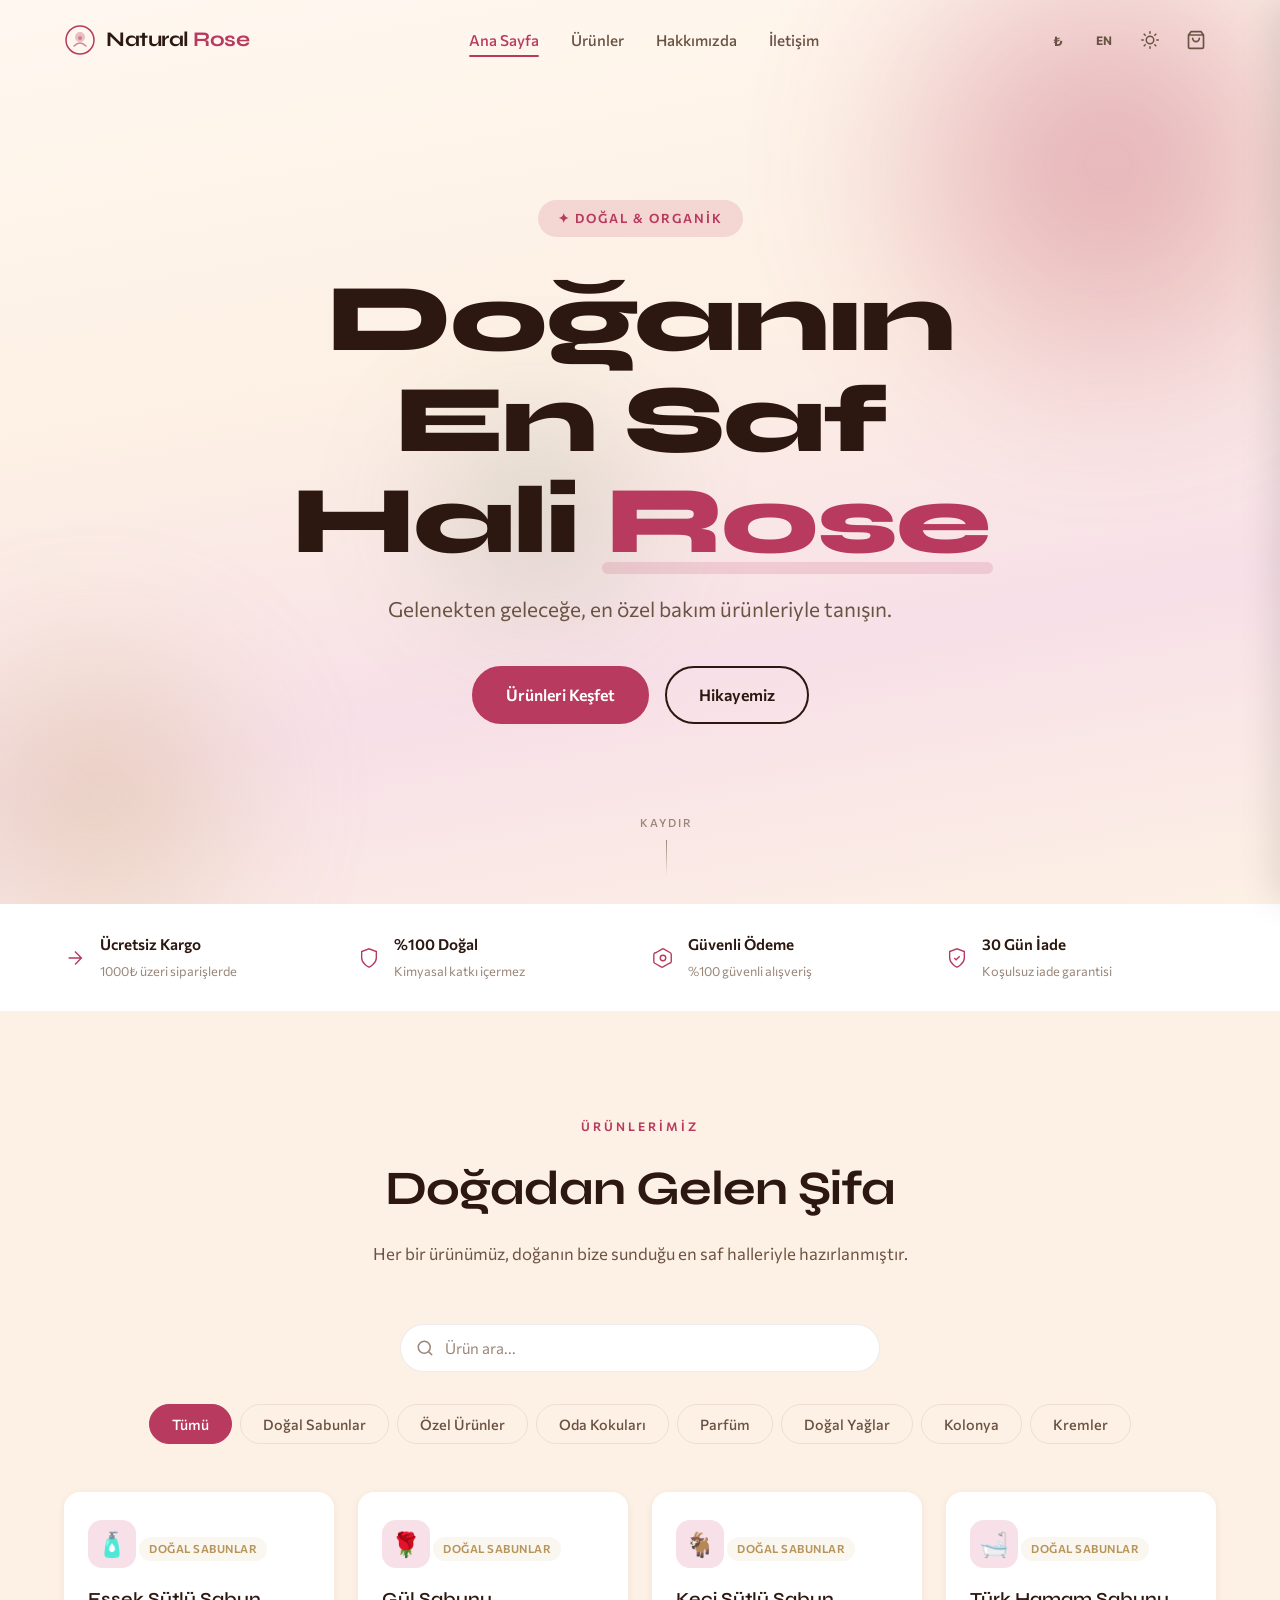
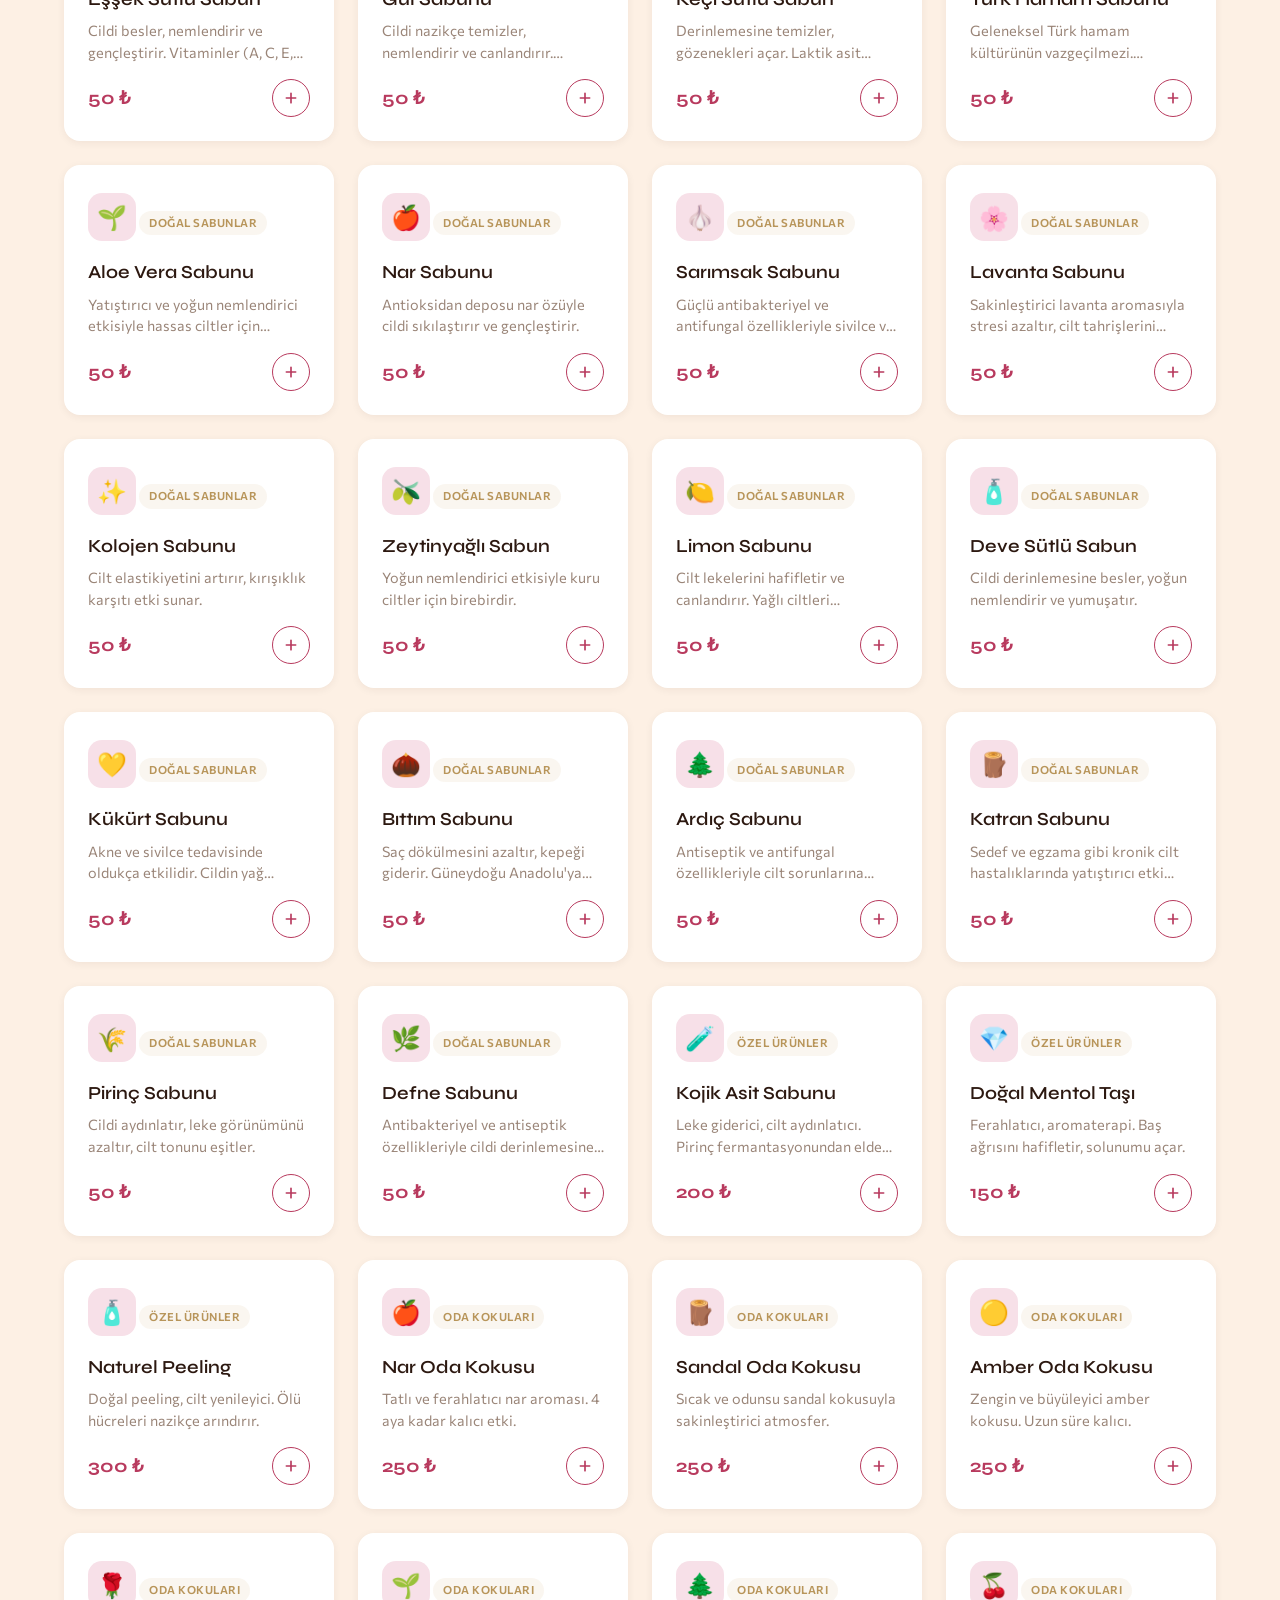
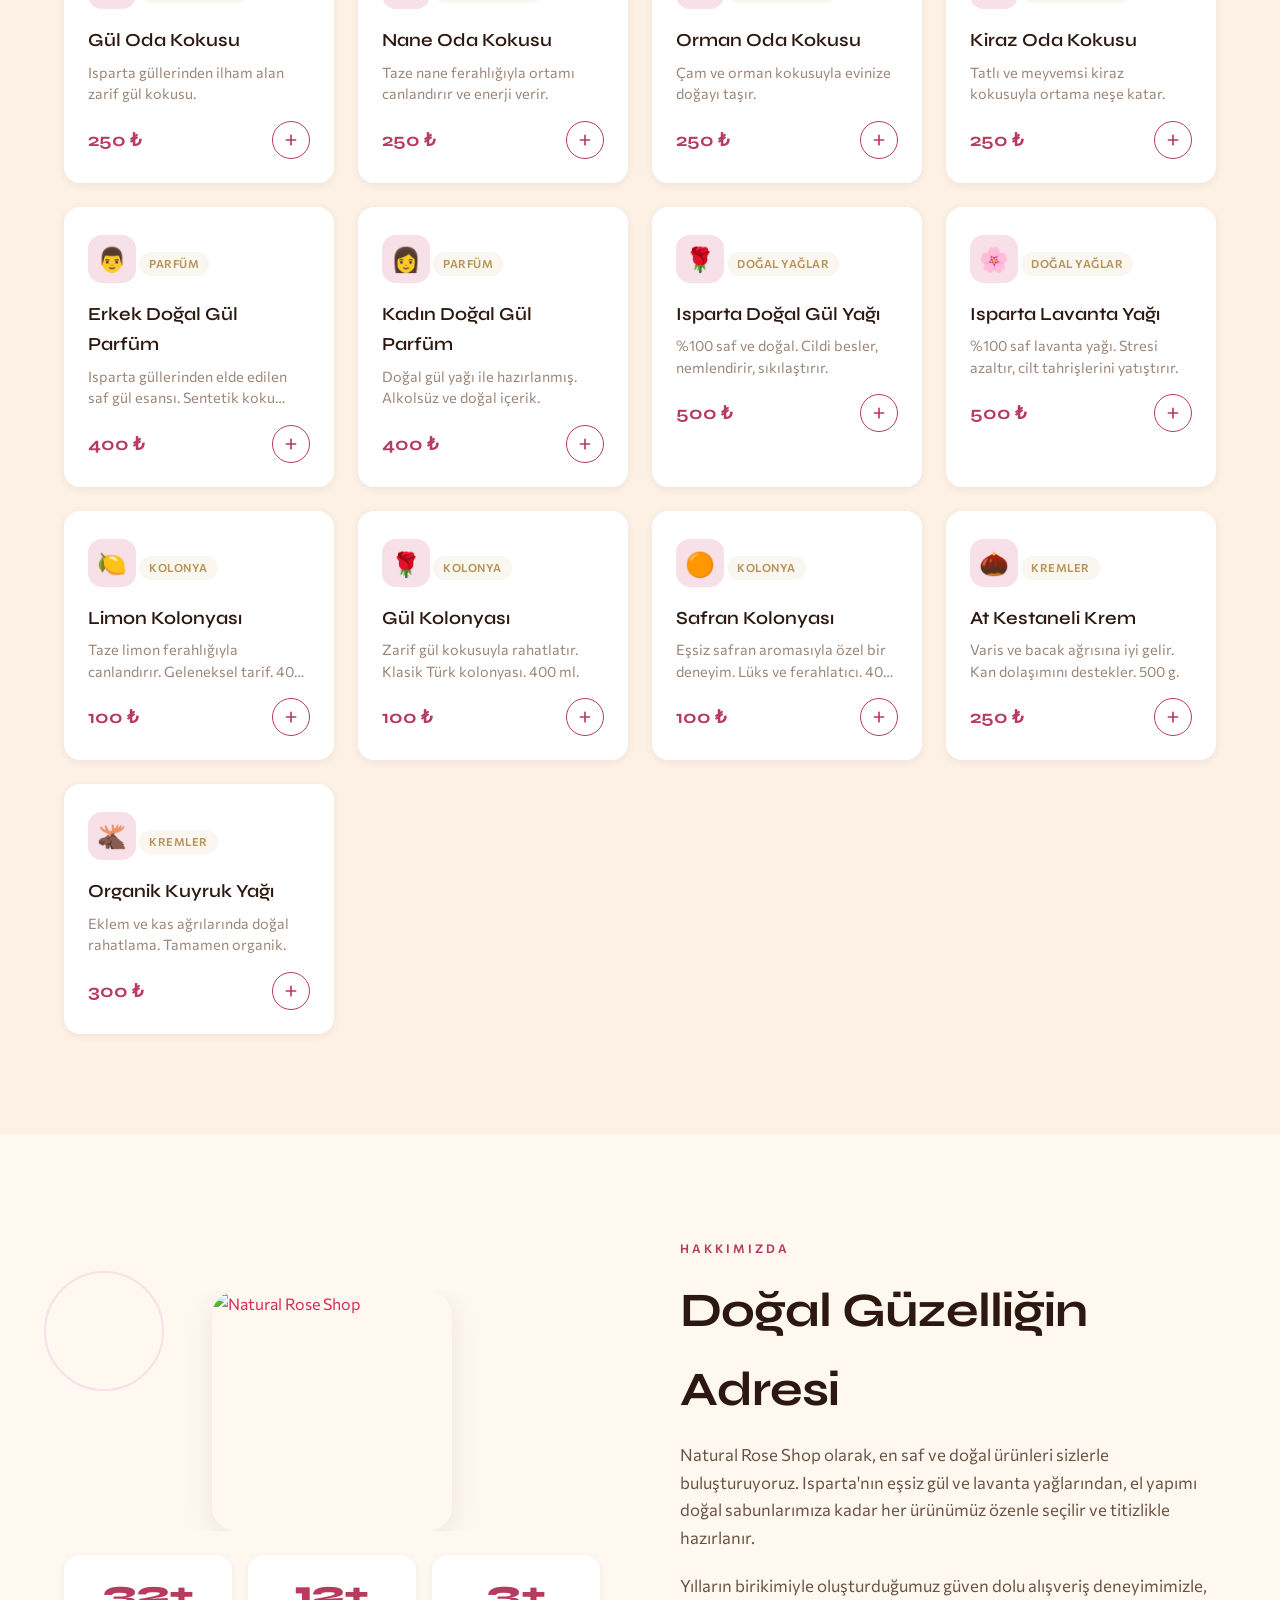
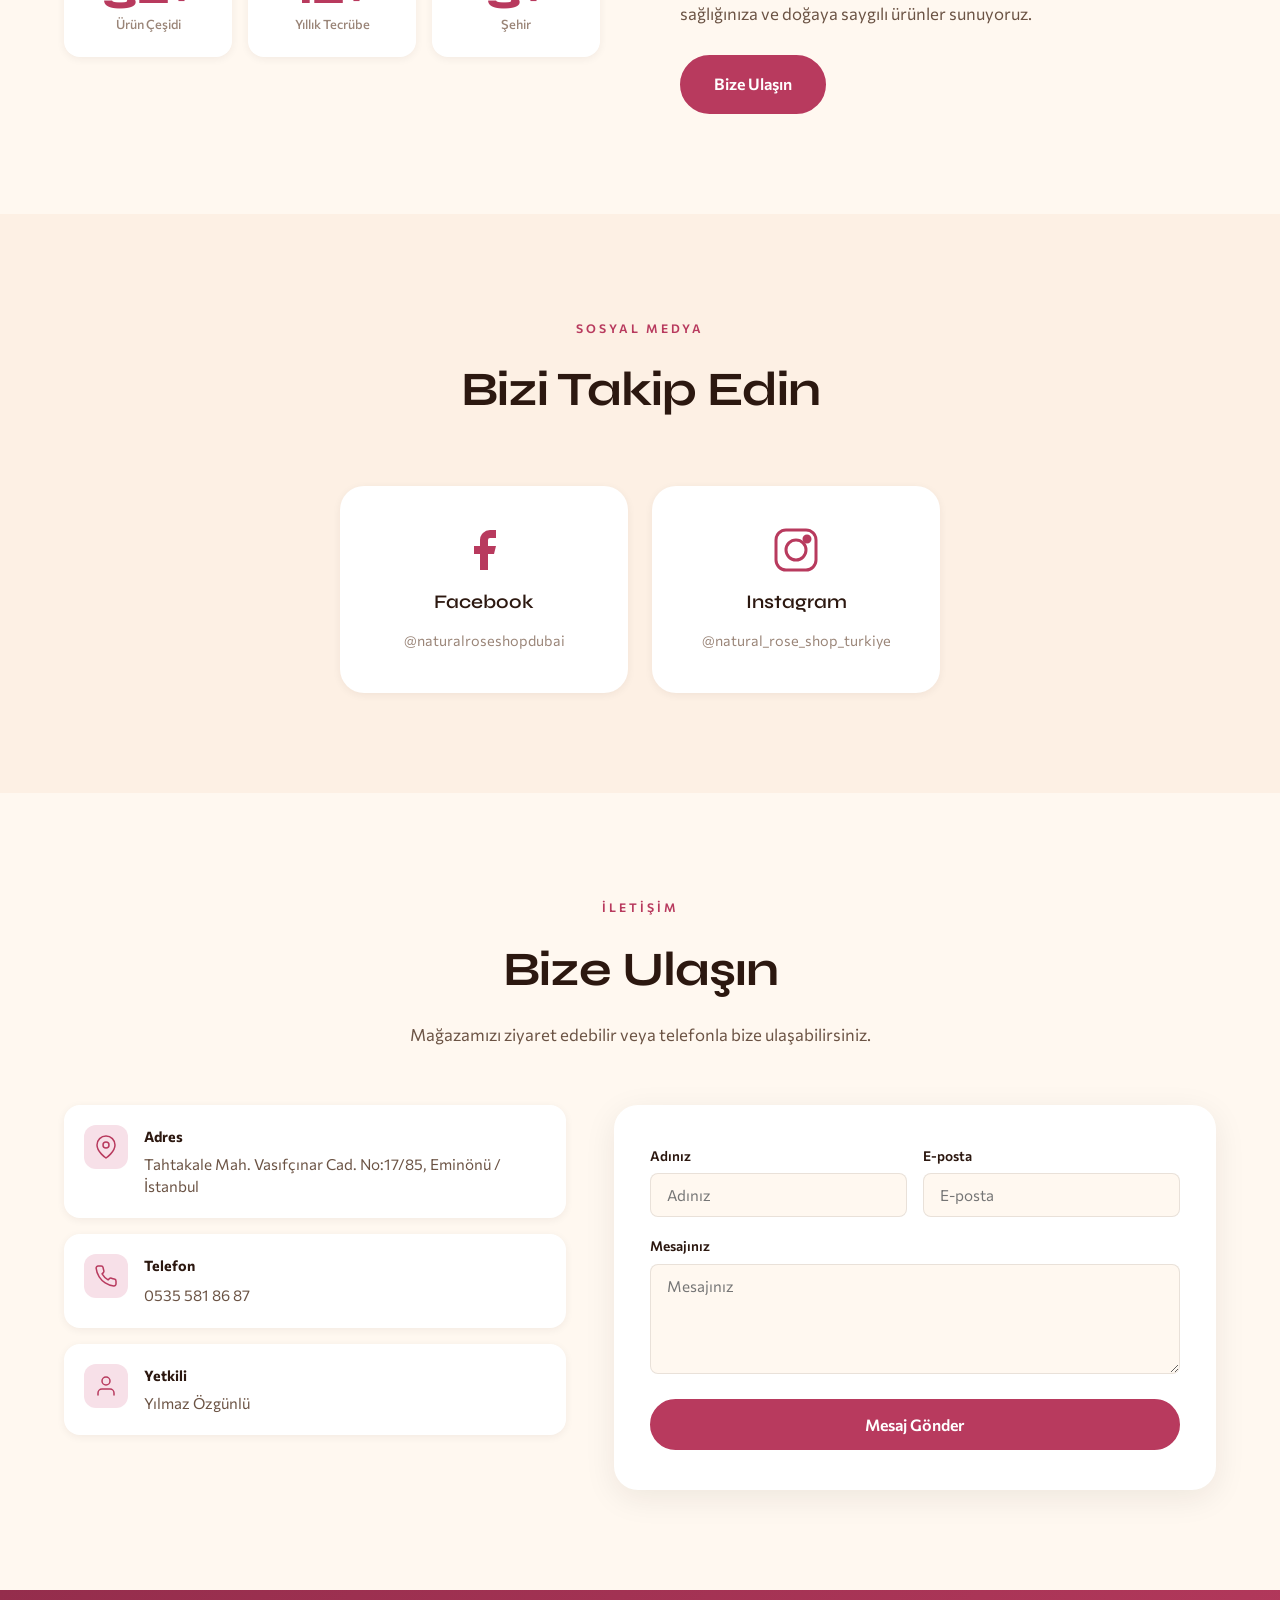
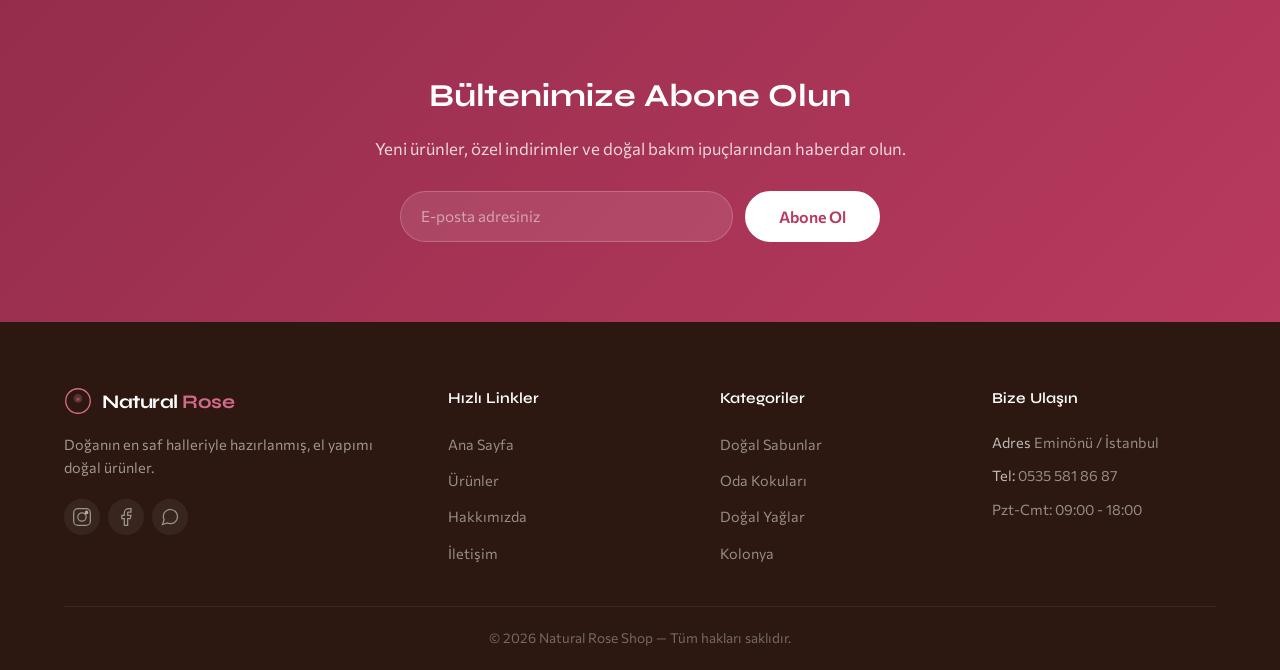
==== commit 8e3c473f: "redesign dosyaları ana dizine taşındı, redesign klasörü kaldırıldı" ====
--- a/index.html
+++ b/index.html
@@ -3,53 +3,160 @@
 <head>
   <meta charset="UTF-8">
   <meta name="viewport" content="width=device-width, initial-scale=1.0">
-  <meta name="description" content="Natural Rose Shop, doğal sabunlar, gül yağları, kolonyalar ve aromaterapi ürünleriyle sağlıklı ve organik bir bakım deneyimi sunar.">
+  <meta name="description" content="Natural Rose Shop — Doğanın en saf halleri, gelenekten geleceğe. El yapımı doğal sabunlar, gül yağları, kolonyalar ve aromaterapi ürünleri.">
+  <meta name="keywords" content="doğal sabun, gül yağı, lavanta yağı, kolonya, doğal ürünler, Isparta gülü, el yapımı sabun">
+  <meta name="author" content="Natural Rose Shop">
+  <meta property="og:title" content="Natural Rose Shop — Doğal Ürünler">
+  <meta property="og:description" content="Doğanın en saf halleri, gelenekten geleceğe…">
+  <meta property="og:type" content="website">
   <title>Natural Rose Shop — Doğal Ürünler</title>
+
   <link rel="preconnect" href="https://fonts.googleapis.com">
   <link rel="preconnect" href="https://fonts.gstatic.com" crossorigin>
-  <link href="https://fonts.googleapis.com/css2?family=Playfair+Display:ital,wght@0,400;0,600;0,700;1,400;1,500&family=Cormorant+Garamond:ital,wght@0,300;0,400;0,500;0,600;1,400&display=swap" rel="stylesheet">
-  <noscript><style>.reveal { opacity: 1 !important; transform: none !important; }</style></noscript>
+  <link href="https://fonts.googleapis.com/css2?family=Syne:wght@400;500;600;700;800&family=Commissioner:wght@300;400;500;600;700&display=swap" rel="stylesheet">
   <link rel="stylesheet" href="styles.css">
 </head>
 <body>
 
-  <!-- ===== NAV ===== -->
-  <nav id="navbar">
-    <div class="nav-inner">
-      <a href="#" class="logo">Natural <span>Rose</span> Shop</a>
-      <ul class="nav-links" id="navLinks">
-        <li><a href="#about" data-i18n="navAbout">Hakkımızda</a></li>
-        <li><a href="#products" data-i18n="navProducts">Ürünler</a></li>
-        <li><a href="#contact" data-i18n="navContact">İletişim</a></li>
-      </ul>
-      <div class="nav-actions">
-        <button class="nav-btn" id="langToggle" aria-label="Dil / Language">🇬🇧 EN</button>
-        <button class="nav-btn" id="themeToggle" aria-label="Tema / Theme">🌙</button>
-        <button class="hamburger" id="hamburger" aria-label="Menü" aria-controls="navLinks" aria-expanded="false">☰</button>
-      </div>
-    </div>
-  </nav>
+  <!-- ===== NAVIGATION ===== -->
+  <header id="header">
+    <div class="header-inner">
+      <a href="#" class="logo" aria-label="Natural Rose Shop">
+        <svg class="logo-icon" viewBox="0 0 32 32" width="32" height="32" fill="none">
+          <circle cx="16" cy="16" r="14" stroke="currentColor" stroke-width="1.5"/>
+          <path d="M16 8c-2.5 0-5 2-5 5 0 3 2.5 5 5 5s5-2 5-5c0-3-2.5-5-5-5z" fill="currentColor" opacity="0.3"/>
+          <path d="M16 12c-1 0-2 .8-2 2s1 2 2 2 2-.8 2-2-1-2-2-2z" fill="currentColor" opacity="0.5"/>
+          <path d="M10 22c2-2 4-3 6-3s4 1 6 3" stroke="currentColor" stroke-width="1.5" stroke-linecap="round" opacity="0.6"/>
+        </svg>
+        <span class="logo-text">Natural <em>Rose</em></span>
+      </a>
+
+      <nav class="nav-primary" id="navPrimary" aria-label="Ana menü">
+        <ul class="nav-links">
+          <li><a href="#hero" class="nav-link active" data-i18n="navHome">Ana Sayfa</a></li>
+          <li><a href="#products" class="nav-link" data-i18n="navProducts">Ürünler</a></li>
+          <li><a href="#about" class="nav-link" data-i18n="navAbout">Hakkımızda</a></li>
+          <li><a href="#contact" class="nav-link" data-i18n="navContact">İletişim</a></li>
+        </ul>
+      </nav>
+
+      <div class="header-actions">
+        <button class="icon-btn" id="currencyToggle" aria-label="Para birimi değiştir">
+          <span class="currency-label">₺</span>
+          <svg width="16" height="16" viewBox="0 0 24 24" fill="none" stroke="currentColor" stroke-width="2" stroke-linecap="round"><path d="M12 1v22M17 5H9.5a3.5 3.5 0 000 7h5a3.5 3.5 0 010 7H6"/></svg>
+        </button>
+        <button class="icon-btn" id="langToggle" aria-label="Dil değiştir">
+          <span class="lang-label">EN</span>
+          <svg width="16" height="16" viewBox="0 0 24 24" fill="none" stroke="currentColor" stroke-width="2" stroke-linecap="round"><circle cx="12" cy="12" r="10"/><path d="M2 12h20M12 2a15.3 15.3 0 014 10 15.3 15.3 0 01-4 10 15.3 15.3 0 01-4-10 15.3 15.3 0 014-10z"/></svg>
+        </button>
+        <button class="icon-btn" id="themeToggle" aria-label="Tema değiştir">
+          <svg class="sun-icon" width="18" height="18" viewBox="0 0 24 24" fill="none" stroke="currentColor" stroke-width="2" stroke-linecap="round"><circle cx="12" cy="12" r="5"/><path d="M12 1v2M12 21v2M4.22 4.22l1.42 1.42M18.36 18.36l1.42 1.42M1 12h2M21 12h2M4.22 19.78l1.42-1.42M18.36 5.64l1.42-1.42"/></svg>
+          <svg class="moon-icon" width="18" height="18" viewBox="0 0 24 24" fill="none" stroke="currentColor" stroke-width="2" stroke-linecap="round"><path d="M21 12.79A9 9 0 1111.21 3 7 7 0 0021 12.79z"/></svg>
+        </button>
+        <button class="icon-btn cart-btn" id="cartToggle" aria-label="Sepet">
+          <svg width="20" height="20" viewBox="0 0 24 24" fill="none" stroke="currentColor" stroke-width="2" stroke-linecap="round"><path d="M6 2L3 6v14a2 2 0 002 2h14a2 2 0 002-2V6l-3-4zM3 6h18"/><path d="M16 10a4 4 0 01-8 0"/></svg>
+          <span class="cart-count" id="cartCount">0</span>
+        </button>
+        <button class="hamburger" id="hamburger" aria-label="Menü" aria-expanded="false">
+          <span></span><span></span><span></span>
+        </button>
+      </div>
+    </div>
+  </header>
 
   <!-- ===== HERO ===== -->
   <section id="hero">
-    <div class="hero-deco hero-deco-1"></div>
-    <div class="hero-deco hero-deco-2"></div>
+    <div class="hero-bg">
+      <div class="hero-blob blob-1"></div>
+      <div class="hero-blob blob-2"></div>
+      <div class="hero-blob blob-3"></div>
+    </div>
 
     <div class="hero-content">
-      <div class="hero-badge" data-i18n="heroBadge">Doğal & Organik</div>
+      <div class="hero-badge" data-i18n="heroBadge">✦ Doğal & Organik</div>
       <h1>
-        Natural <span class="rose">Rose</span><br>
-        <span class="gold">Shop</span>
+        <span class="hero-line-1" data-i18n="heroLine1">Doğanın En Saf</span>
+        <span class="hero-line-2"><span data-i18n="heroLine2pre">Hali</span> <em data-i18n="heroLine2em">Rose</em></span>
       </h1>
-      <p class="hero-sub" data-i18n="heroSub">
-        Doğanın en saf halleri, gelenekten geleceğe…
-      </p>
-      <a href="#products" class="btn" data-i18n="heroBtn">Ürünleri Keşfet</a>
+      <p class="hero-sub" data-i18n="heroSub">Gelenekten geleceğe, en özel bakım ürünleriyle tanışın.</p>
+      <div class="hero-actions">
+        <a href="#products" class="btn btn-primary" data-i18n="heroBtn">Ürünleri Keşfet</a>
+        <a href="#about" class="btn btn-outline" data-i18n="heroBtnAbout">Hikayemiz</a>
+      </div>
     </div>
 
     <div class="hero-scroll">
       <span data-i18n="heroScroll">Kaydır</span>
-      <div class="line"></div>
+      <div class="scroll-line"></div>
+    </div>
+  </section>
+
+  <!-- ===== FEATURES BAR ===== -->
+  <section class="features-bar">
+    <div class="container">
+      <div class="features-grid">
+        <div class="feature-item">
+          <svg width="24" height="24" viewBox="0 0 24 24" fill="none" stroke="currentColor" stroke-width="1.5"><path d="M5 12h14M12 5l7 7-7 7"/></svg>
+          <div>
+            <strong data-i18n="feat1Title">Ücretsiz Kargo</strong>
+            <span data-i18n="feat1Desc">1000₺ üzeri siparişlerde</span>
+          </div>
+        </div>
+        <div class="feature-item">
+          <svg width="24" height="24" viewBox="0 0 24 24" fill="none" stroke="currentColor" stroke-width="1.5"><path d="M12 22s8-4 8-10V5l-8-3-8 3v7c0 6 8 10 8 10z"/></svg>
+          <div>
+            <strong data-i18n="feat2Title">%100 Doğal</strong>
+            <span data-i18n="feat2Desc">Kimyasal katkı içermez</span>
+          </div>
+        </div>
+        <div class="feature-item">
+          <svg width="24" height="24" viewBox="0 0 24 24" fill="none" stroke="currentColor" stroke-width="1.5"><path d="M21 16V8a2 2 0 00-1-1.73l-7-4a2 2 0 00-2 0l-7 4A2 2 0 002 8v8a2 2 0 001 1.73l7 4a2 2 0 002 0l7-4A2 2 0 0021 16z"/><circle cx="12" cy="12" r="3"/></svg>
+          <div>
+            <strong data-i18n="feat3Title">Güvenli Ödeme</strong>
+            <span data-i18n="feat3Desc">%100 güvenli alışveriş</span>
+          </div>
+        </div>
+        <div class="feature-item">
+          <svg width="24" height="24" viewBox="0 0 24 24" fill="none" stroke="currentColor" stroke-width="1.5"><path d="M12 22s8-4 8-10V5l-8-3-8 3v7c0 6 8 10 8 10z"/><path d="M9 12l2 2 4-4"/></svg>
+          <div>
+            <strong data-i18n="feat4Title">30 Gün İade</strong>
+            <span data-i18n="feat4Desc">Koşulsuz iade garantisi</span>
+          </div>
+        </div>
+      </div>
+    </div>
+  </section>
+
+  <!-- ===== PRODUCTS ===== -->
+  <section id="products">
+    <div class="container">
+      <div class="section-head">
+        <span class="section-label" data-i18n="productsLabel">Ürünlerimiz</span>
+        <h2 class="section-title" data-i18n="productsTitle">Doğadan Gelen Şifa</h2>
+        <p class="section-desc" data-i18n="productsDesc">Her bir ürünümüz, doğanın bize sunduğu en saf halleriyle hazırlanmıştır.</p>
+      </div>
+
+      <!-- Search Bar -->
+      <div class="search-bar">
+        <svg class="search-icon" width="18" height="18" viewBox="0 0 24 24" fill="none" stroke="currentColor" stroke-width="2" stroke-linecap="round"><circle cx="11" cy="11" r="8"/><path d="M21 21l-4.35-4.35"/></svg>
+        <input type="text" id="productSearch" class="search-input" data-i18n-placeholder="searchPlaceholder" placeholder="Ürün ara...">
+      </div>
+
+      <!-- Category Tabs -->
+      <div class="category-tabs" id="categoryTabs">
+        <button class="cat-tab active" data-cat="all" data-i18n="catAll">Tümü</button>
+        <button class="cat-tab" data-cat="soaps" data-i18n="catSoaps">Doğal Sabunlar</button>
+        <button class="cat-tab" data-cat="special" data-i18n="catSpecial">Özel Ürünler</button>
+        <button class="cat-tab" data-cat="sprays" data-i18n="catSprays">Oda Kokuları</button>
+        <button class="cat-tab" data-cat="perfume" data-i18n="catPerfume">Parfüm</button>
+        <button class="cat-tab" data-cat="oils" data-i18n="catOils">Doğal Yağlar</button>
+        <button class="cat-tab" data-cat="kolonya" data-i18n="catKolonya">Kolonya</button>
+        <button class="cat-tab" data-cat="creams" data-i18n="catCreams">Kremler</button>
+      </div>
+
+      <div class="product-grid" id="productGrid">
+        <!-- Products will be populated by JS -->
+      </div>
     </div>
   </section>
 
@@ -57,316 +164,224 @@
   <section id="about">
     <div class="container">
       <div class="about-grid">
-        <div class="about-image reveal"><span>🌹</span></div>
-        <div class="about-text reveal">
-          <div class="section-label" data-i18n="aboutLabel">Hakkımızda</div>
+        <div class="about-visual">
+          <div class="about-deco-circle"></div>
+          <div class="about-image-frame">
+            <div class="about-image-placeholder">
+              <img src="https://encrypted-tbn0.gstatic.com/images?q=tbn:ANd9GcQF600lgVXWOD8oGk_Iy2pDx60YmUJ4yHYBdg&s" alt="Natural Rose Shop" class="about-img">
+            </div>
+          </div>
+          <div class="about-stats">
+            <div class="stat">
+              <span class="stat-num" data-count="34">0</span>
+              <span class="stat-label" data-i18n="statProducts">Ürün Çeşidi</span>
+            </div>
+            <div class="stat">
+              <span class="stat-num" data-count="12">0</span>
+              <span class="stat-label" data-i18n="statYears">Yıllık Tecrübe</span>
+            </div>
+            <div class="stat">
+              <span class="stat-num" data-count="3">0</span>
+              <span class="stat-label" data-i18n="statCities">Şehir</span>
+            </div>
+          </div>
+        </div>
+        <div class="about-content">
+          <span class="section-label" data-i18n="aboutLabel">Hakkımızda</span>
           <h2 class="section-title" data-i18n="aboutTitle">Doğal Güzelliğin Adresi</h2>
-          <p data-i18n="aboutP1" data-i18n-html="true">
-            <strong>Natural Rose Shop</strong> olarak, en saf ve doğal ürünleri sizlerle buluşturuyoruz.
-            Isparta'nın eşsiz gül ve lavanta yağlarından, el yapımı doğal sabunlarımıza kadar
-            her ürünümüz özenle seçilir ve titizlikle hazırlanır.
-          </p>
-          <p data-i18n="aboutP2" data-i18n-html="true">
-            Yılların birikimiyle oluşturduğumuz güven dolu alışveriş deneyimimizle,
-            sağlığınıza ve doğaya saygılı ürünler sunuyoruz. Her bir ürünümüz,
-            doğanın bize sunduğu en değerli hediyelerden ilham alır.
-          </p>
-        </div>
-      </div>
-    </div>
-  </section>
-
-  <!-- ===== PRODUCTS ===== -->
-  <section id="products">
-    <div class="container">
-      <div class="products-header reveal">
-        <div class="section-label" data-i18n="productsLabel">Ürünlerimiz</div>
-        <h2 class="section-title" data-i18n="productsTitle">Doğadan Sofranıza, Gelenekten Cildinize</h2>
-        <p class="section-desc" style="margin:0 auto;" data-i18n="productsDesc">
-          Her bir ürünümüz, doğanın bize sunduğu en saf halleriyle hazırlanmıştır.
-        </p>
-      </div>
-
-      <!-- === SOAPS === -->
-      <div class="category reveal">
-        <div class="category-header">
-          <h3 data-i18n="catSoaps">🌿 Doğal Sabunlar</h3>
-          <span class="cat-badge" data-i18n="catSoapsPrice">50 ₺</span>
-          <span class="cat-note" data-i18n="catSoapsNote">18 çeşit • el yapımı • doğal</span>
-        </div>
-        <div class="product-grid tags">
-          <div class="product-tag"><span class="icon">🧴</span><span class="product-name" data-tr="Eşşek Sütlü Sabun" data-en="Donkey Milk Soap">Eşşek Sütlü Sabun</span><div class="tag-detail" data-tr="Cildi besler, nemlendirir ve gençleştirir. İçerdiği vitaminler (A, C, E, B12) ve amino asitler sayesinde kırışıklık karşıtı etki sunar. Egzama, sedef ve akne gibi cilt sorunlarını yatıştırır." data-en="Nourishes the skin, moisturizes, and rejuvenates. Rich in vitamins (A, C, E, B12) and amino acids, it offers anti-aging effects. Soothes skin problems such as eczema, psoriasis, and acne.">Cildi besler, nemlendirir ve gençleştirir. İçerdiği vitaminler (A, C, E, B12) ve amino asitler sayesinde kırışıklık karşıtı etki sunar. Egzama, sedef ve akne gibi cilt sorunlarını yatıştırır.</div></div>
-          <div class="product-tag"><span class="icon">🌹</span><span class="product-name" data-tr="Gül Sabunu" data-en="Rose Soap">Gül Sabunu</span><div class="tag-detail" data-tr="Cildi nazikçe temizler, nemlendirir ve canlandırır. Antibakteriyel özelliğiyle sivilce oluşumunu engeller. Antioksidan yapısıyla cildi serbest radikallere karşı korur, rahatlatıcı aromaterapi etkisi sunar." data-en="Gently cleanses, moisturizes, and revitalizes the skin. Its antibacterial properties prevent acne formation. Its antioxidant structure protects the skin against free radicals and offers a relaxing aromatherapy effect.">Cildi nazikçe temizler, nemlendirir ve canlandırır. Antibakteriyel özelliğiyle sivilce oluşumunu engeller. Antioksidan yapısıyla cildi serbest radikallere karşı korur, rahatlatıcı aromaterapi etkisi sunar.</div></div>
-          <div class="product-tag"><span class="icon">🐐</span><span class="product-name" data-tr="Keçi Sütlü Sabun" data-en="Goat Milk Soap">Keçi Sütlü Sabun</span><div class="tag-detail" data-tr="Derinlemesine temizler, gözenekleri açar. Laktik asit sayesinde ölü hücreleri nazikçe arındırır, cildi nemlendirir ve onarır. Akne, egzama ve cilt tahrişlerine karşı etkilidir." data-en="Deeply cleanses and opens pores. Thanks to lactic acid, it gently removes dead cells, moisturizes and repairs the skin. Effective against acne, eczema, and skin irritations.">Derinlemesine temizler, gözenekleri açar. Laktik asit sayesinde ölü hücreleri nazikçe arındırır, cildi nemlendirir ve onarır. Akne, egzama ve cilt tahrişlerine karşı etkilidir.</div></div>
-          <div class="product-tag"><span class="icon">🛁</span><span class="product-name" data-tr="Türk Hamam Sabunu" data-en="Turkish Hammam Soap">Türk Hamam Sabunu</span><div class="tag-detail" data-tr="Geleneksel Türk hamam kültürünün vazgeçilmezi. Zeytinyağı ile zenginleştirilmiş formülü cildi derinlemesine temizler, ferahlatır ve canlandırır. Bol köpüklü yapısıyla peeling etkisi sağlar." data-en="An indispensable part of traditional Turkish bath culture. Its formula enriched with olive oil deeply cleanses, refreshes, and revitalizes the skin. Provides a peeling effect with its rich lather.">Geleneksel Türk hamam kültürünün vazgeçilmezi. Zeytinyağı ile zenginleştirilmiş formülü cildi derinlemesine temizler, ferahlatır ve canlandırır. Bol köpüklü yapısıyla peeling etkisi sağlar.</div></div>
-          <div class="product-tag"><span class="icon">🌱</span><span class="product-name" data-tr="Aloe Vera Sabunu" data-en="Aloe Vera Soap">Aloe Vera Sabunu</span><div class="tag-detail" data-tr="Yatıştırıcı ve yoğun nemlendirici etkisiyle hassas ciltler için idealdir. Güneş sonrası bakımda etkilidir. Cilt tahrişlerini azaltır, cildi sakinleştirir ve yeniler." data-en="Ideal for sensitive skin with its soothing and intense moisturizing effect. Effective in post-sun care. Reduces skin irritations, calms, and renews the skin.">Yatıştırıcı ve yoğun nemlendirici etkisiyle hassas ciltler için idealdir. Güneş sonrası bakımda etkilidir. Cilt tahrişlerini azaltır, cildi sakinleştirir ve yeniler.</div></div>
-          <div class="product-tag"><span class="icon">🍎</span><span class="product-name" data-tr="Nar Sabunu" data-en="Pomegranate Soap">Nar Sabunu</span><div class="tag-detail" data-tr="Antioksidan deposu nar özüyle cildi sıkılaştırır ve gençleştirir. Cilt hücrelerini yeniler, canlandırır ve elastikiyet kazandırır. Düzenli kullanımda cilde sağlıklı bir ışıltı verir." data-en="Tightens and rejuvenates the skin with pomegranate extract rich in antioxidants. Renews skin cells, revitalizes, and provides elasticity. Gives the skin a healthy glow with regular use.">Antioksidan deposu nar özüyle cildi sıkılaştırır ve gençleştirir. Cilt hücrelerini yeniler, canlandırır ve elastikiyet kazandırır. Düzenli kullanımda cilde sağlıklı bir ışıltı verir.</div></div>
-          <div class="product-tag"><span class="icon">🧄</span><span class="product-name" data-tr="Sarımsak Sabunu" data-en="Garlic Soap">Sarımsak Sabunu</span><div class="tag-detail" data-tr="Güçlü antibakteriyel ve antifungal özellikleriyle sivilce ve akneye karşı etkilidir. Cildi derinlemesine arındırır, mantar oluşumunu engeller ve cilt sağlığını destekler." data-en="Effective against acne and pimples with its strong antibacterial and antifungal properties. Deeply cleanses the skin, prevents fungal formation, and supports skin health.">Güçlü antibakteriyel ve antifungal özellikleriyle sivilce ve akneye karşı etkilidir. Cildi derinlemesine arındırır, mantar oluşumunu engeller ve cilt sağlığını destekler.</div></div>
-          <div class="product-tag"><span class="icon">🌸</span><span class="product-name" data-tr="Lavanta Sabunu" data-en="Lavender Soap">Lavanta Sabunu</span><div class="tag-detail" data-tr="Sakinleştirici ve rahatlatıcı lavanta aromasıyla stresi azaltır. Cilt tahrişlerini yatıştırır, antiseptik özelliğiyle hijyen sağlar. Sivilce ve egzamaya karşı destekleyicidir." data-en="Reduces stress with its calming and relaxing lavender aroma. Soothes skin irritations, provides hygiene with its antiseptic property. Supportive against acne and eczema.">Sakinleştirici ve rahatlatıcı lavanta aromasıyla stresi azaltır. Cilt tahrişlerini yatıştırır, antiseptik özelliğiyle hijyen sağlar. Sivilce ve egzamaya karşı destekleyicidir.</div></div>
-          <div class="product-tag"><span class="icon">✨</span><span class="product-name" data-tr="Kolojen Sabunu" data-en="Collagen Soap">Kolojen Sabunu</span><div class="tag-detail" data-tr="Cilt elastikiyetini artırır, kırışıklık karşıtı etki sunar. Kolajen desteğiyle cildi sıkılaştırır, gençleştirir ve daha dolgun bir görünüm kazandırır." data-en="Increases skin elasticity, offers anti-aging effects. Tightens the skin with collagen support, rejuvenates, and gives a fuller appearance.">Cilt elastikiyetini artırır, kırışıklık karşıtı etki sunar. Kolajen desteğiyle cildi sıkılaştırır, gençleştirir ve daha dolgun bir görünüm kazandırır.</div></div>
-          <div class="product-tag"><span class="icon">🫒</span><span class="product-name" data-tr="Zeytinyağlı Sabun" data-en="Olive Oil Soap">Zeytinyağlı Sabun</span><div class="tag-detail" data-tr="Yoğun nemlendirici etkisiyle kuru ciltler için birebirdir. Antioksidan bakımından zengin olan zeytinyağı, cildi besler, yumuşatır ve doğal bariyerini güçlendirir." data-en="Perfect for dry skin with its intense moisturizing effect. Rich in antioxidants, olive oil nourishes, softens, and strengthens the skin's natural barrier.">Yoğun nemlendirici etkisiyle kuru ciltler için birebirdir. Antioksidan bakımından zengin olan zeytinyağı, cildi besler, yumuşatır ve doğal bariyerini güçlendirir.</div></div>
-          <div class="product-tag"><span class="icon">🍋</span><span class="product-name" data-tr="Limon Sabunu" data-en="Lemon Soap">Limon Sabunu</span><div class="tag-detail" data-tr="Cilt lekelerini hafifletir ve canlandırır. Yağlı ciltleri dengeleyerek ferahlık verir. Antibakteriyel özelliğiyle cildi arındırır ve taze bir görünüm kazandırır." data-en="Lightens skin blemishes and revitalizes. Balances oily skin and provides freshness. Cleanses the skin with its antibacterial properties and gives a fresh appearance.">Cilt lekelerini hafifletir ve canlandırır. Yağlı ciltleri dengeleyerek ferahlık verir. Antibakteriyel özelliğiyle cildi arındırır ve taze bir görünüm kazandırır.</div></div>
-          <div class="product-tag"><span class="icon">🧴</span><span class="product-name" data-tr="Deve Sütlü Sabun" data-en="Camel Milk Soap">Deve Sütlü Sabun</span><div class="tag-detail" data-tr="Cildi derinlemesine besler, yoğun nemlendirir ve yumuşatır. Hassas ciltler için uygundur. Antioksidan yapısıyla cilt hücrelerini yeniler ve canlandırır." data-en="Deeply nourishes, intensely moisturizes, and softens the skin. Suitable for sensitive skin. Renews and revitalizes skin cells with its antioxidant structure.">Cildi derinlemesine besler, yoğun nemlendirir ve yumuşatır. Hassas ciltler için uygundur. Antioksidan yapısıyla cilt hücrelerini yeniler ve canlandırır.</div></div>
-          <div class="product-tag"><span class="icon">💛</span><span class="product-name" data-tr="Kükürt Sabunu" data-en="Sulfur Soap">Kükürt Sabunu</span><div class="tag-detail" data-tr="Akne ve sivilce tedavisinde oldukça etkilidir. Cildin yağ dengesini düzenler, mantar önleyici özelliğiyle cilt enfeksiyonlarına karşı korur. Gözenekleri derinlemesine temizler." data-en="Highly effective in acne and pimple treatment. Regulates the skin's oil balance, protects against skin infections with its antifungal properties. Deeply cleanses pores.">Akne ve sivilce tedavisinde oldukça etkilidir. Cildin yağ dengesini düzenler, mantar önleyici özelliğiyle cilt enfeksiyonlarına karşı korur. Gözenekleri derinlemesine temizler.</div></div>
-          <div class="product-tag"><span class="icon">🌰</span><span class="product-name" data-tr="Bıttım Sabunu" data-en="Bıttım Soap">Bıttım Sabunu</span><div class="tag-detail" data-tr="Saç dökülmesini azaltır, kepeği giderir ve saça doğal parlaklık verir. Cilt lekelerine ve egzamaya iyi gelir. Güneydoğu Anadolu'ya özgü menengiç yağından üretilir." data-en="Reduces hair loss, eliminates dandruff, and gives natural shine to hair. Good for skin blemishes and eczema. Produced from menengiç oil unique to Southeastern Anatolia.">Saç dökülmesini azaltır, kepeği giderir ve saça doğal parlaklık verir. Cilt lekelerine ve egzamaya iyi gelir. Güneydoğu Anadolu'ya özgü menengiç yağından üretilir.</div></div>
-          <div class="product-tag"><span class="icon">🌲</span><span class="product-name" data-tr="Ardıç Sabunu" data-en="Juniper Soap">Ardıç Sabunu</span><div class="tag-detail" data-tr="Antiseptik ve antifungal özellikleriyle cilt sorunlarına karşı etkilidir. Gözenekleri derinlemesine temizler, ciltteki fazla yağı dengeler ve canlandırır." data-en="Effective against skin problems with its antiseptic and antifungal properties. Deeply cleanses pores, balances excess oil on the skin, and revitalizes.">Antiseptik ve antifungal özellikleriyle cilt sorunlarına karşı etkilidir. Gözenekleri derinlemesine temizler, ciltteki fazla yağı dengeler ve canlandırır.</div></div>
-          <div class="product-tag"><span class="icon">🪵</span><span class="product-name" data-tr="Katran Sabunu" data-en="Tar Soap">Katran Sabunu</span><div class="tag-detail" data-tr="Sedef ve egzama gibi kronik cilt hastalıklarında yatıştırıcı etki gösterir. Kaşıntıyı azaltır, cildi arındırır ve pullanmayı önler. Güçlü antiseptik özelliğe sahiptir." data-en="Shows soothing effects in chronic skin diseases such as psoriasis and eczema. Reduces itching, cleanses the skin, and prevents flaking. Has strong antiseptic properties.">Sedef ve egzama gibi kronik cilt hastalıklarında yatıştırıcı etki gösterir. Kaşıntıyı azaltır, cildi arındırır ve pullanmayı önler. Güçlü antiseptik özelliğe sahiptir.</div></div>
-          <div class="product-tag"><span class="icon">🌾</span><span class="product-name" data-tr="Pirinç Sabunu" data-en="Rice Soap">Pirinç Sabunu</span><div class="tag-detail" data-tr="Cildi aydınlatır ve canlandırır. Leke görünümünü azaltır, cilt tonunu eşitler. İçerdiği vitaminlerle cildi besler ve pürüzsüz bir görünüm sağlar." data-en="Brightens and revitalizes the skin. Reduces the appearance of blemishes, evens skin tone. Nourishes the skin with its vitamins and provides a smooth appearance.">Cildi aydınlatır ve canlandırır. Leke görünümünü azaltır, cilt tonunu eşitler. İçerdiği vitaminlerle cildi besler ve pürüzsüz bir görünüm sağlar.</div></div>
-          <div class="product-tag"><span class="icon">🌿</span><span class="product-name" data-tr="Defne Sabunu" data-en="Laurel Soap">Defne Sabunu</span><div class="tag-detail" data-tr="Antibakteriyel ve antiseptik özellikleriyle cildi derinlemesine temizler. Saç köklerini güçlendirir, kepeği azaltır. Akne, egzama ve sedef hastalığına karşı etkilidir." data-en="Deeply cleanses the skin with its antibacterial and antiseptic properties. Strengthens hair roots, reduces dandruff. Effective against acne, eczema, and psoriasis.">Antibakteriyel ve antiseptik özellikleriyle cildi derinlemesine temizler. Saç köklerini güçlendirir, kepeği azaltır. Akne, egzama ve sedef hastalığına karşı etkilidir.</div></div>
-        </div>
-        <div class="product-info" style="margin-top:8px;" data-i18n="soapInfoHtml" data-i18n-html="true">
-          <strong>Doğal Sabunlarımız</strong> — Tüm sabunlarımız geleneksel yöntemlerle, doğal bitkisel yağlar kullanılarak el yapımı üretilir. Kimyasal katkı, paraben ve SLS içermez. <span class="card-detail-hint" data-i18n="detailHint">(Üzerine tıklayın)</span>
-        </div>
-      </div>
-
-      <!-- === SPECIAL PRODUCTS === -->
-      <div class="category reveal">
-        <div class="category-header">
-          <h3 data-i18n="catSpecial">⭐ Özel Ürünler</h3>
-          <span class="cat-note">öznel bakım & sağlık</span>
-        </div>
-        <div class="product-grid cards">
-          <div class="product-card">
-            <span class="icon">🧪</span>
-            <h4 class="product-name" data-tr="Kojik Asit Sabunu" data-en="Kojic Acid Soap">Kojik Asit Sabunu</h4>
-            <p class="desc" data-tr="Leke giderici • Cilt aydınlatıcı" data-en="Spot remover • Skin brightener">Leke giderici • Cilt aydınlatıcı</p>
-            <span class="price" data-tr="200 ₺" data-en="200 ₺">200 ₺</span>
-            <div class="card-detail" data-tr="Pirinç fermantasyonundan elde edilen doğal bileşen sayesinde cilt lekelerini azaltır, cilt tonunu eşitler ve aydınlatır. Antibakteriyel ve antifungal özellikleriyle sivilce izlerini hafifletir. Düzenli kullanımda daha berrak ve ışıltılı bir cilt sağlar." data-en="Reduces skin blemishes, evens and brightens skin tone thanks to its natural ingredient obtained from rice fermentation. Lightens acne scars with its antibacterial and antifungal properties. Provides a clearer and more radiant complexion with regular use.">Pirinç fermantasyonundan elde edilen doğal bileşen sayesinde cilt lekelerini azaltır, cilt tonunu eşitler ve aydınlatır. Antibakteriyel ve antifungal özellikleriyle sivilce izlerini hafifletir. Düzenli kullanımda daha berrak ve ışıltılı bir cilt sağlar.</div>
-          </div>
-          <div class="product-card">
-            <span class="icon">💎</span>
-            <h4 class="product-name" data-tr="Doğal Mentol Taşı" data-en="Natural Menthol Stone">Doğal Mentol Taşı</h4>
-            <p class="desc" data-tr="Ferahlatıcı • Aromaterapi" data-en="Refreshing • Aromatherapy">Ferahlatıcı • Aromaterapi</p>
-            <span class="price" data-tr="150 ₺" data-en="150 ₺">150 ₺</span>
-            <div class="card-detail" data-tr="Doğal mentolden elde edilen bu taş, ferahlatıcı ve canlandırıcı etkisiyle bilinir. Aromaterapide kullanılır, baş ağrısını hafifletir, solunumu açar. Masajla uygulandığında kas ağrılarını yatıştırır." data-en="Known for its refreshing and invigorating effect, this stone derived from natural menthol is used in aromatherapy, relieves headaches, opens the respiratory tract. When applied with massage, it soothes muscle aches.">Doğal mentolden elde edilen bu taş, ferahlatıcı ve canlandırıcı etkisiyle bilinir. Aromaterapide kullanılır, baş ağrısını hafifletir, solunumu açar. Masajla uygulandığında kas ağrılarını yatıştırır.</div>
-          </div>
-          <div class="product-card">
-            <span class="icon">🧴</span>
-            <h4 class="product-name" data-tr="Naturel Peeling" data-en="Natural Peeling">Naturel Peeling</h4>
-            <p class="desc" data-tr="Doğal peeling • Cilt yenileyici" data-en="Natural peeling • Skin renewing">Doğal peeling • Cilt yenileyici</p>
-            <span class="price" data-tr="300 ₺" data-en="300 ₺">300 ₺</span>
-            <div class="card-detail" data-tr="Tamamen doğal içeriklerle hazırlanmış peeling, ciltteki ölü hücreleri nazikçe arındırır, gözenekleri temizler ve cildi yeniler. Düzenli kullanımda cilt daha pürüzsüz, canlı ve genç bir görünüme kavuşur." data-en="Prepared with completely natural ingredients, this peeling gently removes dead cells, cleanses pores, and renews the skin. With regular use, the skin achieves a smoother, livelier, and younger appearance.">Tamamen doğal içeriklerle hazırlanmış peeling, ciltteki ölü hücreleri nazikçe arındırır, gözenekleri temizler ve cildi yeniler. Düzenli kullanımda cilt daha pürüzsüz, canlı ve genç bir görünüme kavuşur.</div>
-          </div>
-        </div>
-      </div>
-
-      <!-- === ROOM SPRAYS === -->
-      <div class="category reveal">
-        <div class="category-header">
-          <h3 data-i18n="catSprays">🏠 Oda Kokuları</h3>
-          <span class="cat-badge" data-i18n="catSpraysPrice">250 ₺</span>
-          <span class="cat-note" data-i18n="catSpraysNote">4 ay kalıcılık • 7 çeşit</span>
-        </div>
-        <div class="product-grid tags">
-          <div class="product-tag"><span class="icon">🍎</span><span class="product-name" data-tr="Nar" data-en="Pomegranate">Nar</span><div class="tag-detail" data-tr="Tatlı ve ferahlatıcı nar aromasıyla ortamınıza enerjik bir hava katar. 4 aya kadar kalıcı etki." data-en="Adds an energetic atmosphere to your space with its sweet and refreshing pomegranate aroma. Lasting effect up to 4 months.">Tatlı ve ferahlatıcı nar aromasıyla ortamınıza enerjik bir hava katar. 4 aya kadar kalıcı etki.</div></div>
-          <div class="product-tag"><span class="icon">🪵</span><span class="product-name" data-tr="Sandal" data-en="Sandalwood">Sandal</span><div class="tag-detail" data-tr="Sıcak ve odunsu sandal kokusuyla sakinleştirici bir atmosfer yaratır. Meditasyon ve dinlenme için ideal." data-en="Creates a calming atmosphere with its warm and woody sandalwood scent. Ideal for meditation and relaxation.">Sıcak ve odunsu sandal kokusuyla sakinleştirici bir atmosfer yaratır. Meditasyon ve dinlenme için ideal.</div></div>
-          <div class="product-tag"><span class="icon">🟡</span><span class="product-name" data-tr="Amber" data-en="Amber">Amber</span><div class="tag-detail" data-tr="Zengin ve büyüleyici amber kokusuyla ortamı sarar. Uzun süre kalıcı, sofistike bir koku." data-en="Envelops the space with its rich and fascinating amber scent. A long-lasting, sophisticated fragrance.">Zengin ve büyüleyici amber kokusuyla ortamı sarar. Uzun süre kalıcı, sofistike bir koku.</div></div>
-          <div class="product-tag"><span class="icon">🌹</span><span class="product-name" data-tr="Gül" data-en="Rose">Gül</span><div class="tag-detail" data-tr="Isparta güllerinden ilham alan zarif gül kokusu. Romantik ve ferah bir atmosfer için birebir." data-en="Elegant rose scent inspired by Isparta roses. Perfect for a romantic and fresh atmosphere.">Isparta güllerinden ilham alan zarif gül kokusu. Romantik ve ferah bir atmosfer için birebir.</div></div>
-          <div class="product-tag"><span class="icon">🌱</span><span class="product-name" data-tr="Nane" data-en="Mint">Nane</span><div class="tag-detail" data-tr="Taze nane ferahlığıyla ortamı canlandırır ve enerji verir. Özellikle sıcak günlerde serinletici etki." data-en="Revitalizes and energizes the space with fresh mint freshness. Cooling effect especially on hot days.">Taze nane ferahlığıyla ortamı canlandırır ve enerji verir. Özellikle sıcak günlerde serinletici etki.</div></div>
-          <div class="product-tag"><span class="icon">🌲</span><span class="product-name" data-tr="Orman" data-en="Forest">Orman</span><div class="tag-detail" data-tr="Doğanın kalbinden gelen çam ve orman kokusuyla evinize doğayı taşır. Ferah ve huzur verici." data-en="Brings nature into your home with pine and forest scent from the heart of nature. Fresh and peaceful.">Doğanın kalbinden gelen çam ve orman kokusuyla evinize doğayı taşır. Ferah ve huzur verici.</div></div>
-          <div class="product-tag"><span class="icon">🍒</span><span class="product-name" data-tr="Kiraz" data-en="Cherry">Kiraz</span><div class="tag-detail" data-tr="Tatlı ve meyvemsi kiraz kokusuyla ortama neşe katar. Genç ve dinamik bir atmosfer sunar." data-en="Adds joy to the environment with its sweet and fruity cherry scent. Offers a youthful and dynamic atmosphere.">Tatlı ve meyvemsi kiraz kokusuyla ortama neşe katar. Genç ve dinamik bir atmosfer sunar.</div></div>
-        </div>
-        <div class="product-info" style="margin-top:8px;" data-i18n="sprayInfoHtml" data-i18n-html="true">
-          <strong>Oda Kokularımız</strong> — Özel formülü sayesinde <strong>4 aya kadar kalıcılık</strong> sağlar. Doğal esansiyel yağlarla hazırlanmıştır. 7 farklı çeşidiyle her ortama uygun seçenek. <span class="card-detail-hint" data-i18n="detailHint">(Üzerine tıklayın)</span>
-        </div>
-      </div>
-
-      <!-- === PERFUMES === -->
-      <div class="category reveal">
-        <div class="category-header">
-          <h3 data-i18n="catPerfume">👑 Doğal Gül Parfüm</h3>
-          <span class="cat-badge" data-i18n="catPerfumePrice">400 ₺</span>
-          <span class="cat-note" data-i18n="catPerfumeNote">Erkek & Kadın</span>
-        </div>
-        <div class="product-grid cards" style="grid-template-columns:1fr 1fr;">
-          <div class="product-card">
-            <span class="icon">👨</span>
-            <h4 class="product-name" data-tr="Erkek Doğal Gül Parfüm" data-en="Men's Natural Rose Perfume">Erkek Doğal Gül Parfüm</h4>
-            <p class="desc" data-tr="Özel hazırlanmış doğal gül esansı" data-en="Specially prepared natural rose essence">Özel hazırlanmış doğal gül esansı</p>
-            <span class="price">400 ₺</span>
-            <div class="card-detail" data-tr="Isparta güllerinden elde edilen saf gül esansı ile hazırlanmıştır. Sentetik koku içermez, teninizle uyumlu doğal bir koku bırakır. Alkolsüz ve doğal içeriğiyle hassas ciltlerde güvenle kullanılabilir." data-en="Prepared with pure rose essence obtained from Isparta roses. Contains no synthetic fragrances, leaves a natural scent harmonious with your skin. Can be safely used on sensitive skin with its alcohol-free and natural content.">Isparta güllerinden elde edilen saf gül esansı ile hazırlanmıştır. Sentetik koku içermez, teninizle uyumlu doğal bir koku bırakır. Alkolsüz ve doğal içeriğiyle hassas ciltlerde güvenle kullanılabilir.</div>
-          </div>
-          <div class="product-card">
-            <span class="icon">👩</span>
-            <h4 class="product-name" data-tr="Kadın Doğal Gül Parfüm" data-en="Women's Natural Rose Perfume">Kadın Doğal Gül Parfüm</h4>
-            <p class="desc" data-tr="Doğal gül yağı ile hazırlanmış" data-en="Prepared with natural rose oil">Doğal gül yağı ile hazırlanmış</p>
-            <span class="price">400 ₺</span>
-            <div class="card-detail" data-tr="Isparta güllerinden elde edilen saf gül esansı ile hazırlanmıştır. Sentetik koku içermez, teninizle uyumlu doğal bir koku bırakır. Alkolsüz ve doğal içeriğiyle hassas ciltlerde güvenle kullanılabilir." data-en="Prepared with pure rose essence obtained from Isparta roses. Contains no synthetic fragrances, leaves a natural scent harmonious with your skin. Can be safely used on sensitive skin with its alcohol-free and natural content.">Isparta güllerinden elde edilen saf gül esansı ile hazırlanmıştır. Sentetik koku içermez, teninizle uyumlu doğal bir koku bırakır. Alkolsüz ve doğal içeriğiyle hassas ciltlerde güvenle kullanılabilir.</div>
-          </div>
-        </div>
-      </div>
-
-      <!-- === OILS === -->
-      <div class="category reveal">
-        <div class="category-header">
-          <h3 data-i18n="catOils">🧪 Doğal Yağlar</h3>
-          <span class="cat-badge" data-i18n="catOilsPrice">500 ₺</span>
-          <span class="cat-note" data-i18n="catOilsNote">Isparta yöresi • %100 doğal</span>
-        </div>
-        <div class="product-grid cards" style="grid-template-columns:1fr 1fr;">
-          <div class="product-card">
-            <span class="icon">🌹</span>
-            <h4 class="product-name" data-tr="Isparta Doğal Gül Yağı" data-en="Isparta Natural Rose Oil">Isparta Doğal Gül Yağı</h4>
-            <p class="desc" data-tr="Isparta güllerinden özenle damıtılmış" data-en="Carefully distilled from Isparta roses">Isparta güllerinden özenle damıtılmış</p>
-            <span class="price">500 ₺</span>
-            <div class="card-detail" data-tr="Isparta'nın eşsiz ikliminde yetişen güllerden geleneksel yöntemlerle elde edilir. %100 saf ve doğaldır. Cildi besler, nemlendirir, sıkılaştırır ve canlandırır. Aromaterapide ve masajda kullanılır." data-en="Obtained from roses grown in Isparta's unique climate using traditional methods. 100% pure and natural. Nourishes, moisturizes, tightens, and revitalizes the skin. Used in aromatherapy and massage.">Isparta'nın eşsiz ikliminde yetişen güllerden geleneksel yöntemlerle elde edilir. %100 saf ve doğaldır. Cildi besler, nemlendirir, sıkılaştırır ve canlandırır. Aromaterapide ve masajda kullanılır.</div>
-          </div>
-          <div class="product-card">
-            <span class="icon">🌸</span>
-            <h4 class="product-name" data-tr="Isparta Lavanta Yağı" data-en="Isparta Lavender Oil">Isparta Lavanta Yağı</h4>
-            <p class="desc" data-tr="Doğal lavanta çiçeklerinden elde edilmiş" data-en="Obtained from natural lavender flowers">Doğal lavanta çiçeklerinden elde edilmiş</p>
-            <span class="price">500 ₺</span>
-            <div class="card-detail" data-tr="Isparta lavanta çiçeklerinden özenle damıtılmış %100 saf yağ. Sakinleştirici etkisiyle stresi azaltır, cilt tahrişlerini yatıştırır. Masaj ve aromaterapi için idealdir." data-en="100% pure oil carefully distilled from Isparta lavender flowers. Reduces stress with its calming effect, soothes skin irritations. Ideal for massage and aromatherapy.">Isparta lavanta çiçeklerinden özenle damıtılmış %100 saf yağ. Sakinleştirici etkisiyle stresi azaltır, cilt tahrişlerini yatıştırır. Masaj ve aromaterapi için idealdir.</div>
-          </div>
-        </div>
-      </div>
-
-      <!-- === KOLONYA === -->
-      <div class="category reveal">
-        <div class="category-header">
-          <h3 data-i18n="catKolonya">🧊 Kolonyalar</h3>
-          <span class="cat-badge" data-i18n="catKolonyaPrice">100 ₺</span>
-          <span class="cat-note" data-i18n="catKolonyaNote">400 ml • geleneksel</span>
-        </div>
-        <div class="product-grid tags">
-          <div class="product-tag"><span class="icon">🍋</span><span class="product-name" data-tr="Limon Kolonyası" data-en="Lemon Cologne">Limon Kolonyası</span><div class="tag-detail" data-tr="Taze limon ferahlığıyla canlandırır. Geleneksel tarifle hazırlanmış, ferahlatıcı ve hijyenik. 400 ml." data-en="Revitalizes with fresh lemon freshness. Prepared with traditional recipe, refreshing and hygienic. 400 ml.">Taze limon ferahlığıyla canlandırır. Geleneksel tarifle hazırlanmış, ferahlatıcı ve hijyenik. 400 ml.</div></div>
-          <div class="product-tag"><span class="icon">🌹</span><span class="product-name" data-tr="Gül Kolonyası" data-en="Rose Cologne">Gül Kolonyası</span><div class="tag-detail" data-tr="Zarif gül kokusuyla rahatlatır. Klasik Türk kolonyası deneyimini yaşatır. 400 ml." data-en="Relaxes with its elegant rose scent. Offers a classic Turkish cologne experience. 400 ml.">Zarif gül kokusuyla rahatlatır. Klasik Türk kolonyası deneyimini yaşatır. 400 ml.</div></div>
-          <div class="product-tag"><span class="icon">🟠</span><span class="product-name" data-tr="Safran Kolonyası" data-en="Saffron Cologne">Safran Kolonyası</span><div class="tag-detail" data-tr="Eşsiz safran aromasıyla özel bir deneyim sunar. Lüks ve ferahlatıcı. 400 ml." data-en="Offers a unique experience with its exclusive saffron aroma. Luxurious and refreshing. 400 ml.">Eşsiz safran aromasıyla özel bir deneyim sunar. Lüks ve ferahlatıcı. 400 ml.</div></div>
-        </div>
-        <div class="product-info" style="margin-top:8px;" data-i18n="kolonyaInfoHtml" data-i18n-html="true">
-          <strong>Kolonyalarımız</strong> — 400 ml şişelerde, geleneksel tarifle hazırlanmış ferahlatıcı kolonyalar. <span class="card-detail-hint" data-i18n="detailHint">(Üzerine tıklayın)</span>
-        </div>
-      </div>
-
-      <!-- === PAIN RELIEF === -->
-      <div class="category reveal">
-        <div class="category-header">
-          <h3 data-i18n="catCreams">💆 Ağrı Kesici Kremler</h3>
-          <span class="cat-note" data-i18n="catCreamsNote">%100 doğal • bitkisel</span>
-        </div>
-        <div class="product-grid cards">
-          <div class="product-card">
-            <span class="icon">🌰</span>
-            <h4 class="product-name" data-tr="At Kestaneli Krem" data-en="Horse Chestnut Cream">At Kestaneli Krem</h4>
-            <p class="desc" data-tr="500 g • Doğal at kestanesi özü" data-en="500 g • Natural horse chestnut extract">500 g • Doğal at kestanesi özü</p>
-            <span class="price" data-tr="250 ₺" data-en="250 ₺">250 ₺</span>
-            <div class="card-detail" data-tr="At kestanesi özü sayesinde varis, bacak ağrısı ve şişliklere iyi gelir. Kan dolaşımını destekler, ağrıyı hafifletir. %100 doğal içerik. 500 g." data-en="Good for varicose veins, leg pain, and swelling thanks to horse chestnut extract. Supports blood circulation, relieves pain. 100% natural content. 500 g.">At kestanesi özü sayesinde varis, bacak ağrısı ve şişliklere iyi gelir. Kan dolaşımını destekler, ağrıyı hafifletir. %100 doğal içerik. 500 g.</div>
-          </div>
-          <div class="product-card">
-            <span class="icon">🫎</span>
-            <h4 class="product-name" data-tr="Organik Kuyruk Yağı" data-en="Organic Tail Fat">Organik Kuyruk Yağı</h4>
-            <p class="desc" data-tr="Doğal • Organik • Şifalı" data-en="Natural • Organic • Healing">Doğal • Organik • Şifalı</p>
-            <span class="price" data-tr="300 ₺" data-en="300 ₺">300 ₺</span>
-            <div class="card-detail" data-tr="Eklem ve kas ağrılarında doğal bir rahatlama sağlar. Cilt tarafından kolayca emilir, uzun süreli etki gösterir. Tamamen organik ve katkısız." data-en="Provides natural relief for joint and muscle aches. Easily absorbed by the skin, shows long-lasting effect. Completely organic and additive-free.">Eklem ve kas ağrılarında doğal bir rahatlama sağlar. Cilt tarafından kolayca emilir, uzun süreli etki gösterir. Tamamen organik ve katkısız.</div>
-          </div>
-        </div>
-      </div>
-
+          <p data-i18n="aboutP1">Natural Rose Shop olarak, en saf ve doğal ürünleri sizlerle buluşturuyoruz. Isparta'nın eşsiz gül ve lavanta yağlarından, el yapımı doğal sabunlarımıza kadar her ürünümüz özenle seçilir ve titizlikle hazırlanır.</p>
+          <p data-i18n="aboutP2">Yılların birikimiyle oluşturduğumuz güven dolu alışveriş deneyimimizle, sağlığınıza ve doğaya saygılı ürünler sunuyoruz.</p>
+          <a href="#contact" class="btn btn-primary" data-i18n="aboutBtn">Bize Ulaşın</a>
+        </div>
+      </div>
+    </div>
+  </section>
+
+  <!-- ===== ABOUT SOCIAL ===== -->
+  <section id="about-social">
+    <div class="container">
+      <div class="section-head">
+        <span class="section-label" data-i18n="aboutSocialLabel">Sosyal Medya</span>
+        <h2 class="section-title" data-i18n="aboutSocialTitle">Bizi Takip Edin</h2>
+      </div>
+      <div class="social-showcase">
+        <a href="https://www.facebook.com/naturalroseshopdubai/" target="_blank" rel="noopener noreferrer" class="social-card">
+          <svg width="48" height="48" viewBox="0 0 24 24" fill="currentColor"><path d="M18 2h-3a5 5 0 00-5 5v3H7v4h3v8h4v-8h3l1-4h-4V7a1 1 0 011-1h3z"/></svg>
+          <h3>Facebook</h3>
+          <p>@naturalroseshopdubai</p>
+        </a>
+        <a href="https://www.instagram.com/natural_rose_shop_turkiye/" target="_blank" rel="noopener noreferrer" class="social-card">
+          <svg width="48" height="48" viewBox="0 0 24 24" fill="none" stroke="currentColor" stroke-width="1.5"><rect x="2" y="2" width="20" height="20" rx="5"/><circle cx="12" cy="12" r="5"/><circle cx="17.5" cy="6.5" r="1.5" fill="currentColor"/></svg>
+          <h3>Instagram</h3>
+          <p>@natural_rose_shop_turkiye</p>
+        </a>
+      </div>
     </div>
   </section>
 
   <!-- ===== CONTACT ===== -->
   <section id="contact">
     <div class="container">
-      <div class="products-header reveal">
-        <div class="section-label" data-i18n="contactLabel">İletişim</div>
+      <div class="section-head">
+        <span class="section-label" data-i18n="contactLabel">İletişim</span>
         <h2 class="section-title" data-i18n="contactTitle">Bize Ulaşın</h2>
-        <p class="section-desc" style="margin:0 auto;" data-i18n="contactDesc">
-          Mağazamızı ziyaret edebilir veya telefonla bize ulaşabilirsiniz.
-        </p>
-      </div>
-
-      <div class="contact-grid reveal">
+        <p class="section-desc" data-i18n="contactDesc">Mağazamızı ziyaret edebilir veya telefonla bize ulaşabilirsiniz.</p>
+      </div>
+
+      <div class="contact-grid">
         <div class="contact-info">
-          <div class="contact-item">
-            <div class="icon">📍</div>
+          <div class="contact-card">
+            <div class="contact-card-icon">
+              <svg width="24" height="24" viewBox="0 0 24 24" fill="none" stroke="currentColor" stroke-width="1.5" stroke-linecap="round"><path d="M21 10c0 7-9 13-9 13s-9-6-9-13a9 9 0 0118 0z"/><circle cx="12" cy="10" r="3"/></svg>
+            </div>
             <div>
-              <div class="label" data-i18n="contactAddressLabel">Adres</div>
-              <div class="value" data-i18n="contactAddress" data-i18n-html="true">
-                Tahtakale Mahallesi,<br>
-                Vasıfçınar Caddesi, No:17/85<br>
-                Eminönü / İstanbul
-              </div>
-            </div>
-          </div>
-          <div class="contact-item">
-            <div class="icon">📞</div>
+              <strong data-i18n="contactAddressLabel">Adres</strong>
+              <p data-i18n="contactAddress">Tahtakale Mah. Vasıfçınar Cad. No:17/85, Eminönü / İstanbul</p>
+            </div>
+          </div>
+          <div class="contact-card">
+            <div class="contact-card-icon">
+              <svg width="24" height="24" viewBox="0 0 24 24" fill="none" stroke="currentColor" stroke-width="1.5" stroke-linecap="round"><path d="M22 16.92v3a2 2 0 01-2.18 2 19.79 19.79 0 01-8.63-3.07 19.5 19.5 0 01-6-6 19.79 19.79 0 01-3.07-8.67A2 2 0 014.11 2h3a2 2 0 012 1.72 12.84 12.84 0 00.7 2.81 2 2 0 01-.45 2.11L8.09 9.91a16 16 0 006 6l1.27-1.27a2 2 0 012.11-.45 12.84 12.84 0 002.81.7A2 2 0 0122 16.92z"/></svg>
+            </div>
             <div>
-              <div class="label" data-i18n="contactPhoneLabel">Telefon</div>
-              <div class="value">
-                <a href="tel:05355818687">0535 581 86 87</a>
-              </div>
-            </div>
-          </div>
-          <div class="contact-item">
-            <div class="icon">👤</div>
+              <strong data-i18n="contactPhoneLabel">Telefon</strong>
+              <a href="tel:05355818687">0535 581 86 87</a>
+            </div>
+          </div>
+          <div class="contact-card">
+            <div class="contact-card-icon">
+              <svg width="24" height="24" viewBox="0 0 24 24" fill="none" stroke="currentColor" stroke-width="1.5" stroke-linecap="round"><path d="M20 21v-2a4 4 0 00-4-4H8a4 4 0 00-4 4v2"/><circle cx="12" cy="7" r="4"/></svg>
+            </div>
             <div>
-              <div class="label" data-i18n="contactPersonLabel">Yetkili</div>
-              <div class="value" data-i18n="contactPerson">Yılmaz Özgünlü</div>
-            </div>
-          </div>
-          <div style="margin-top:12px;">
-            <a href="tel:05355818687" class="btn" data-i18n="contactCallBtn">📞 Hemen Ara</a>
-          </div>
-
-          <!-- === CONTACT FORM === -->
-          <div class="contact-form-wrap" style="margin-top:24px;">
-            <h3 data-i18n="contactTitle">Bize Ulaşın</h3>
-            <form id="contactForm">
-              <div class="form-group">
-                <label for="name" data-i18n="contactFormName">Adınız</label>
-                <input type="text" id="name" name="name" required data-i18n-placeholder="contactFormName" placeholder="Adınız">
-              </div>
-              <div class="form-group">
-                <label for="email" data-i18n="contactFormEmail">E-posta</label>
-                <input type="email" id="email" name="email" required data-i18n-placeholder="contactFormEmail" placeholder="E-posta">
-              </div>
-              <div class="form-group">
-                <label for="phone" data-i18n="contactFormPhone">Telefon</label>
-                <input type="tel" id="phone" name="phone" data-i18n-placeholder="contactFormPhone" placeholder="Telefon">
-              </div>
-              <div class="form-group">
-                <label for="message" data-i18n="contactFormMessage">Mesajınız</label>
-                <textarea id="message" name="message" required data-i18n-placeholder="contactFormMessage" placeholder="Mesajınız"></textarea>
-              </div>
-              <button type="submit" class="btn form-submit" data-i18n="contactFormSubmit">Gönder</button>
-              <div id="formStatus" class="form-status"></div>
-            </form>
-          </div>
-        </div>
-
-        <div class="contact-map">
-          <iframe
-            title="Natural Rose Shop Konum"
-            src="https://www.google.com/maps/embed?pb=!1m18!1m12!1m3!1d3010.912!2d28.969894!3d41.016864!2m3!1f0!2f0!3f0!3m2!1i1024!2i768!4f13.1!3m3!1m2!1s0x14cab9b1b8b8b8b9%3A0x8b8b8b8b8b8b8b8b!2sTahtakale%20Mahallesi%2C%20Vas%C4%B1f%C3%A7%C4%B1nar%20Caddesi%2C%20Emin%C3%B6n%C3%BC%2F%C4%B0stanbul!5e0!3m2!1str!2str!4v1"
-            allowfullscreen
-            loading="lazy"
-            referrerpolicy="no-referrer-when-downgrade">
-          </iframe>
-        </div>
-      </div>
-    </div>
-  </section>
-
-  <!-- ===== DETAIL MODAL ===== -->
-  <div id="detailModal" class="modal-overlay">
+              <strong data-i18n="contactPersonLabel">Yetkili</strong>
+              <p data-i18n="contactPerson">Yılmaz Özgünlü</p>
+            </div>
+          </div>
+        </div>
+
+        <form class="contact-form" id="contactForm">
+          <div class="form-row">
+            <div class="form-group">
+              <label for="formName" data-i18n="contactFormName">Adınız</label>
+              <input type="text" id="formName" name="name" required data-i18n-placeholder="contactFormName" placeholder="Adınız">
+            </div>
+            <div class="form-group">
+              <label for="formEmail" data-i18n="contactFormEmail">E-posta</label>
+              <input type="email" id="formEmail" name="email" required data-i18n-placeholder="contactFormEmail" placeholder="E-posta">
+            </div>
+          </div>
+          <div class="form-group">
+            <label for="formMessage" data-i18n="contactFormMessage">Mesajınız</label>
+            <textarea id="formMessage" name="message" rows="4" required data-i18n-placeholder="contactFormMessage" placeholder="Mesajınız"></textarea>
+          </div>
+          <button type="submit" class="btn btn-primary form-submit" data-i18n="contactFormSubmit">Mesaj Gönder</button>
+          <div class="form-status" id="formStatus"></div>
+        </form>
+      </div>
+    </div>
+  </section>
+
+  <!-- ===== NEWSLETTER ===== -->
+  <section class="newsletter">
+    <div class="container">
+      <div class="newsletter-content">
+        <h2 data-i18n="newsletterTitle">Bültenimize Abone Olun</h2>
+        <p data-i18n="newsletterDesc">Yeni ürünler, özel indirimler ve doğal bakım ipuçlarından haberdar olun.</p>
+        <form class="newsletter-form" id="newsletterForm">
+          <input type="email" placeholder="E-posta adresiniz" required data-i18n-placeholder="newsletterPlaceholder">
+          <button type="submit" class="btn btn-primary" data-i18n="newsletterBtn">Abone Ol</button>
+        </form>
+      </div>
+    </div>
+  </section>
+
+  <!-- ===== FOOTER ===== -->
+  <footer>
+    <div class="container">
+      <div class="footer-grid">
+        <div class="footer-brand">
+          <div class="logo">
+            <svg class="logo-icon" viewBox="0 0 32 32" width="28" height="28" fill="none">
+              <circle cx="16" cy="16" r="14" stroke="currentColor" stroke-width="1.5"/>
+              <path d="M16 8c-2.5 0-5 2-5 5 0 3 2.5 5 5 5s5-2 5-5c0-3-2.5-5-5-5z" fill="currentColor" opacity="0.3"/>
+              <path d="M16 12c-1 0-2 .8-2 2s1 2 2 2 2-.8 2-2-1-2-2-2z" fill="currentColor" opacity="0.5"/>
+            </svg>
+            <span>Natural <em>Rose</em></span>
+          </div>
+          <p data-i18n="footerDesc">Doğanın en saf halleriyle hazırlanmış, el yapımı doğal ürünler.</p>
+          <div class="social-links">
+            <a href="https://www.instagram.com/natural_rose_shop_turkiye/" target="_blank" rel="noopener noreferrer" aria-label="Instagram"><svg width="20" height="20" viewBox="0 0 24 24" fill="none" stroke="currentColor" stroke-width="1.5"><rect x="2" y="2" width="20" height="20" rx="5"/><circle cx="12" cy="12" r="5"/><circle cx="17.5" cy="6.5" r="1.5" fill="currentColor"/></svg></a>
+            <a href="https://www.facebook.com/naturalroseshopdubai/" target="_blank" rel="noopener noreferrer" aria-label="Facebook"><svg width="20" height="20" viewBox="0 0 24 24" fill="none" stroke="currentColor" stroke-width="1.5"><path d="M18 2h-3a5 5 0 00-5 5v3H7v4h3v8h4v-8h3l1-4h-4V7a1 1 0 011-1h3z"/></svg></a>
+            <a href="#" aria-label="WhatsApp"><svg width="20" height="20" viewBox="0 0 24 24" fill="none" stroke="currentColor" stroke-width="1.5"><path d="M21 11.5a8.38 8.38 0 01-.9 3.8 8.5 8.5 0 01-7.6 4.7 8.38 8.38 0 01-3.8-.9L3 21l1.9-5.7a8.38 8.38 0 01-.9-3.8 8.5 8.5 0 014.7-7.6 8.38 8.38 0 013.8-.9h.5a8.48 8.48 0 018 8v.5z"/></svg></a>
+          </div>
+        </div>
+        <div class="footer-links">
+          <h4 data-i18n="footerQuickLinks">Hızlı Linkler</h4>
+          <ul>
+            <li><a href="#hero" data-i18n="navHome">Ana Sayfa</a></li>
+            <li><a href="#products" data-i18n="navProducts">Ürünler</a></li>
+            <li><a href="#about" data-i18n="navAbout">Hakkımızda</a></li>
+            <li><a href="#contact" data-i18n="navContact">İletişim</a></li>
+          </ul>
+        </div>
+        <div class="footer-links">
+          <h4 data-i18n="footerCategories">Kategoriler</h4>
+          <ul>
+            <li><a href="#products" data-cat="soaps" data-i18n="catSoaps">Doğal Sabunlar</a></li>
+            <li><a href="#products" data-cat="sprays" data-i18n="catSprays">Oda Kokuları</a></li>
+            <li><a href="#products" data-cat="oils" data-i18n="catOils">Doğal Yağlar</a></li>
+            <li><a href="#products" data-cat="kolonya" data-i18n="catKolonya">Kolonyalar</a></li>
+          </ul>
+        </div>
+        <div class="footer-contact">
+          <h4 data-i18n="contactTitle">İletişim</h4>
+          <ul>
+            <li><span data-i18n="contactAddressLabel">Adres:</span> Eminönü / İstanbul</li>
+            <li><span>Tel:</span> <a href="tel:05355818687">0535 581 86 87</a></li>
+            <li data-i18n="footerHours">Pzt-Cmt: 09:00 - 18:00</li>
+          </ul>
+        </div>
+      </div>
+      <div class="footer-bottom">
+        <p data-i18n="footerText">&copy; 2026 Natural Rose Shop — Tüm hakları saklıdır.</p>
+      </div>
+    </div>
+  </footer>
+
+  <!-- ===== CART SIDEBAR ===== -->
+  <div class="cart-overlay" id="cartOverlay"></div>
+  <aside class="cart-sidebar" id="cartSidebar" aria-label="Alışveriş Sepeti">
+    <div class="cart-header">
+      <h3 data-i18n="cartTitle">Sepetiniz</h3>
+      <button class="cart-close" id="cartClose" aria-label="Sepeti kapat">&times;</button>
+    </div>
+    <div class="cart-body" id="cartBody">
+      <div class="cart-empty" data-i18n="cartEmpty">Sepetiniz boş.</div>
+      <div class="cart-items" id="cartItems"></div>
+    </div>
+    <div class="cart-footer" id="cartFooter">
+      <div class="cart-total">
+        <span data-i18n="cartTotal">Toplam:</span>
+        <strong id="cartTotalPrice">0 ₺</strong>
+      </div>
+      <button class="btn btn-primary" id="checkoutBtn" data-i18n="cartCheckout">Ödemeye Geç</button>
+    </div>
+  </aside>
+
+  <!-- ===== PRODUCT MODAL ===== -->
+  <div class="modal-overlay" id="productModal">
     <div class="modal-content">
       <button class="modal-close" id="modalClose">&times;</button>
-      <div class="modal-icon" id="modalIcon">🧴</div>
-      <h3 class="modal-title" id="modalTitle">Ürün Adı</h3>
-      <p class="modal-desc" id="modalDesc">Ürün detayı</p>
+      <div class="modal-body">
+        <div class="modal-icon" id="modalIcon"></div>
+        <h3 class="modal-title" id="modalTitle">Ürün Adı</h3>
+        <p class="modal-desc" id="modalDesc">Ürün detayı</p>
+        <div class="modal-price" id="modalPrice"></div>
+        <button class="btn btn-primary modal-add" id="modalAddBtn" data-i18n="modalAdd">Sepete Ekle</button>
+      </div>
     </div>
   </div>
 
-  <!-- ===== FOOTER ===== -->
-  <footer>
-    <div class="container">
-      <div class="logo">Natural <span>Rose</span> Shop</div>
-      <p data-i18n="footerText">&copy; 2026 Natural Rose Shop — Tüm hakları saklıdır.</p>
-    </div>
-  </footer>
-
   <script src="script.js"></script>
-
 </body>
 </html>
--- a/styles.css
+++ b/styles.css
@@ -1,112 +1,110 @@
+/* ===== RESET & BASE ===== */
 *, *::before, *::after { margin: 0; padding: 0; box-sizing: border-box; }
 
 :root {
-  --bg: #FFF8F3;
-  --bg-alt: #FDF0E8;
-  --card-bg: #FFFFFF;
-  --rose: #B43A5E;
-  --rose-dark: #8A2D4A;
-  --rose-light: #D4738A;
-  --rose-pale: #F2D5DE;
+  --rose: #B83A5E;
+  --rose-dark: #942D4C;
+  --rose-light: #D46A8A;
+  --rose-pale: #F7E0E8;
+  --rose-glow: rgba(184, 58, 94, 0.15);
   --gold: #C9A96E;
   --gold-light: #E8D5A3;
-  --sage: #7A9B6B;
+  --gold-dark: #B8955A;
+  --sage: #5D7B4F;
   --sage-light: #C5D6C2;
+  --cream: #FFF8F0;
+  --cream-alt: #FDF0E4;
+  --espresso: #2C1810;
+  --espresso-light: #4A3228;
   --text: #2C1810;
   --text-light: #6B5344;
-  --text-faded: #9A8578;
-  --shadow: rgba(44, 24, 16, 0.08);
-  --shadow-lg: rgba(44, 24, 16, 0.12);
+  --text-muted: #9A8578;
+  --white: #FFFFFF;
+  --shadow-sm: 0 2px 8px rgba(44, 24, 16, 0.06);
+  --shadow: 0 8px 32px rgba(44, 24, 16, 0.08);
+  --shadow-lg: 0 16px 48px rgba(44, 24, 16, 0.12);
+  --shadow-xl: 0 32px 64px rgba(44, 24, 16, 0.15);
+  --radius-sm: 8px;
   --radius: 16px;
-  --radius-sm: 10px;
-  --nav-h: 72px;
-  --nav-bg: rgba(255, 248, 243, 0.92);
-  --nav-shadow: 0 1px 12px var(--shadow);
-  --footer-bg: var(--text);
-  --footer-text: #fff;
-  --footer-text-muted: rgba(255,255,255,0.75);
-  --form-bg: #fff;
-  --form-border: #e0d5cc;
-  --form-focus: var(--rose);
-  --overlay-bg: rgba(44, 24, 16, 0.5);
-  --modal-bg: #fff;
-  --toggle-bg: rgba(180, 58, 94, 0.08);
-  --toggle-hover: rgba(180, 58, 94, 0.15);
-  --hero-bg: linear-gradient(160deg, #FFF8F3 0%, #FDF0E8 30%, #F2D5DE 60%, #E8C8D0 100%);
-  --product-info-bg: rgba(255,255,255,0.8);
+  --radius-lg: 24px;
+  --radius-xl: 32px;
+  --nav-h: 80px;
+  --max-w: 1200px;
+  --font-head: 'Syne', sans-serif;
+  --font-body: 'Commissioner', sans-serif;
+  --ease-out: cubic-bezier(0.22, 1, 0.36, 1);
+  --ease-in: cubic-bezier(0.55, 0, 0.75, 0.25);
 }
 
 [data-theme="dark"] {
-  --bg: #1A1210;
-  --bg-alt: #241B18;
-  --card-bg: #2C211D;
-  --rose: #E87A9B;
-  --rose-dark: #D46080;
-  --rose-light: #F09DB5;
-  --rose-pale: #4A2A35;
-  --gold: #D4B67A;
-  --gold-light: #6B5A3A;
+  --cream: #1A1210;
+  --cream-alt: #241B18;
+  --espresso: #F0E6DE;
+  --espresso-light: #C4B5A8;
   --text: #F0E6DE;
   --text-light: #C4B5A8;
-  --text-faded: #8F7D6F;
-  --shadow: rgba(0, 0, 0, 0.2);
-  --shadow-lg: rgba(0, 0, 0, 0.35);
-  --nav-bg: rgba(26, 18, 16, 0.92);
-  --nav-shadow: 0 1px 12px rgba(0,0,0,0.3);
-  --footer-bg: #0D0908;
-  --footer-text: #f0e6de;
-  --footer-text-muted: rgba(240,230,222,0.6);
-  --form-bg: #2C211D;
-  --form-border: #4A3830;
-  --form-focus: #E87A9B;
-  --overlay-bg: rgba(0, 0, 0, 0.65);
-  --modal-bg: #2C211D;
-  --toggle-bg: rgba(232, 122, 155, 0.12);
-  --toggle-hover: rgba(232, 122, 155, 0.2);
-  --hero-bg: linear-gradient(160deg, #1A1210 0%, #241B18 30%, #2C1D20 60%, #1E1518 100%);
-  --product-info-bg: rgba(44, 33, 29, 0.9);
+  --text-muted: #8F7D6F;
+  --white: #2C211D;
+  --rose-pale: #4A2A35;
+  --rose-glow: rgba(212, 106, 138, 0.12);
+  --shadow-sm: 0 2px 8px rgba(0, 0, 0, 0.2);
+  --shadow: 0 8px 32px rgba(0, 0, 0, 0.25);
+  --shadow-lg: 0 16px 48px rgba(0, 0, 0, 0.35);
+  --shadow-xl: 0 32px 64px rgba(0, 0, 0, 0.4);
+  --gold: #D4B67A;
+  --gold-dark: #BFA060;
+  --sage: #7A9B6B;
 }
 
 html {
   scroll-behavior: smooth;
   scroll-padding-top: var(--nav-h);
 }
+
 body {
-  font-family: 'Cormorant Garamond', serif;
-  background: var(--bg);
+  font-family: var(--font-body);
+  font-weight: 400;
+  background: var(--cream);
   color: var(--text);
-  line-height: 1.6;
+  line-height: 1.65;
   overflow-x: hidden;
-  transition: background 0.3s, color 0.3s;
-}
+  transition: background 0.35s ease, color 0.35s ease;
+}
+
 body.no-scroll { overflow: hidden; }
-
-img { max-width: 100%; display: block; }
 a { text-decoration: none; color: inherit; }
 ul { list-style: none; }
+img { max-width: 100%; display: block; }
 
 .container {
-  max-width: 1200px;
+  max-width: var(--max-w);
   margin: 0 auto;
   padding: 0 24px;
 }
 
-/* ===== NAV ===== */
-nav {
+/* ===== NAVIGATION ===== */
+#header {
   position: fixed;
   top: 0; left: 0; right: 0;
   z-index: 1000;
   height: var(--nav-h);
-  transition: background 0.4s, box-shadow 0.4s;
+  transition: background 0.4s ease, box-shadow 0.4s ease;
   background: transparent;
 }
-nav.scrolled {
-  background: var(--nav-bg);
-  backdrop-filter: blur(16px);
-  box-shadow: var(--nav-shadow);
-}
-.nav-inner {
-  max-width: 1200px;
+
+#header.scrolled {
+  background: rgba(255, 248, 240, 0.88);
+  backdrop-filter: blur(20px);
+  box-shadow: 0 1px 0 rgba(44, 24, 16, 0.06);
+}
+
+[data-theme="dark"] #header.scrolled {
+  background: rgba(26, 18, 16, 0.88);
+  box-shadow: 0 1px 0 rgba(255, 255, 255, 0.04);
+}
+
+.header-inner {
+  max-width: var(--max-w);
   margin: 0 auto;
   padding: 0 24px;
   height: 100%;
@@ -114,70 +112,153 @@
   align-items: center;
   justify-content: space-between;
 }
+
 .logo {
-  font-family: 'Playfair Display', serif;
+  display: flex;
+  align-items: center;
+  gap: 10px;
+  font-family: var(--font-head);
   font-weight: 700;
-  font-size: 1.5rem;
-  color: var(--rose);
+  font-size: 1.3rem;
+  color: var(--text);
   letter-spacing: -0.5px;
 }
-.logo span { color: var(--gold); }
-.nav-links { display: flex; gap: 36px; }
-.nav-links a {
-  font-size: 1.1rem;
+
+.logo .logo-icon {
+  color: var(--rose);
+  flex-shrink: 0;
+}
+
+.logo em {
+  font-style: normal;
+  color: var(--rose);
+}
+
+.logo-text em {
+  font-style: normal;
+  color: var(--rose);
+}
+
+.nav-primary .nav-links {
+  display: flex;
+  gap: 32px;
+}
+
+.nav-link {
+  font-size: 0.95rem;
   font-weight: 500;
   color: var(--text-light);
+  padding: 6px 0;
   position: relative;
-  padding-bottom: 4px;
-  transition: color 0.3s;
-}
-.nav-links a::after {
+  transition: color 0.3s ease;
+}
+
+.nav-link::after {
   content: '';
   position: absolute;
-  bottom: 0; left: 0;
+  bottom: -2px; left: 0;
   width: 0; height: 2px;
   background: var(--rose);
-  transition: width 0.3s;
-}
-.nav-links a:hover { color: var(--rose); }
-.nav-links a:hover::after { width: 100%; }
-
-.nav-actions {
-  display: flex;
-  align-items: center;
-  gap: 8px;
-}
-.nav-btn {
-  background: var(--toggle-bg);
+  border-radius: 2px;
+  transition: width 0.35s var(--ease-out);
+}
+
+.nav-link:hover,
+.nav-link.active { color: var(--rose); }
+.nav-link:hover::after,
+.nav-link.active::after { width: 100%; }
+
+.header-actions {
+  display: flex;
+  align-items: center;
+  gap: 6px;
+}
+
+.icon-btn {
+  position: relative;
+  display: inline-flex;
+  align-items: center;
+  justify-content: center;
+  width: 40px;
+  height: 40px;
+  border: none;
+  border-radius: 50%;
+  background: transparent;
+  color: var(--text-light);
+  cursor: pointer;
+  transition: background 0.3s, color 0.3s;
+  font-family: var(--font-body);
+}
+
+.icon-btn:hover {
+  background: var(--rose-glow);
+  color: var(--rose);
+}
+
+.icon-btn:focus-visible {
+  outline: 2px solid var(--rose);
+  outline-offset: 3px;
+}
+
+.lang-label {
+  font-size: 0.75rem;
+  font-weight: 700;
+  letter-spacing: 0.5px;
+  position: absolute;
+  top: 50%;
+  left: 50%;
+  transform: translate(-50%, -50%);
+}
+
+.lang-label ~ svg { opacity: 0; }
+
+[data-theme="dark"] .sun-icon { display: none; }
+[data-theme="light"] .moon-icon { display: none; }
+
+.cart-btn .cart-count {
+  position: absolute;
+  top: 2px; right: 2px;
+  min-width: 18px;
+  height: 18px;
+  padding: 0 5px;
+  border-radius: 9px;
+  background: var(--rose);
+  color: #fff;
+  font-size: 0.65rem;
+  font-weight: 700;
+  display: flex;
+  align-items: center;
+  justify-content: center;
+  transform: scale(0);
+  transition: transform 0.3s var(--ease-out);
+}
+
+.cart-btn .cart-count.show { transform: scale(1); }
+
+.hamburger {
+  display: none;
+  flex-direction: column;
+  gap: 5px;
+  background: none;
   border: none;
   cursor: pointer;
-  font-size: 1rem;
-  padding: 8px 12px;
-  border-radius: 100px;
-  color: var(--text-light);
-  transition: background 0.3s, color 0.3s;
-  font-family: 'Cormorant Garamond', serif;
-  font-weight: 500;
-  white-space: nowrap;
-}
-.nav-btn:hover {
-  background: var(--toggle-hover);
-  color: var(--rose);
-}
-.nav-btn:focus-visible {
-  outline: 3px solid rgba(180,58,94,0.5);
-  outline-offset: 4px;
-}
-
-.hamburger {
-  display: none;
-  background: none;
-  border: none;
-  font-size: 1.6rem;
-  cursor: pointer;
-  color: var(--rose);
-  padding: 4px;
-}
+  padding: 8px;
+}
+
+.hamburger span {
+  display: block;
+  width: 22px;
+  height: 2px;
+  background: var(--text);
+  border-radius: 2px;
+  transition: transform 0.3s var(--ease-out), opacity 0.3s ease;
+}
+
+.hamburger.active span:nth-child(1) { transform: translateY(7px) rotate(45deg); }
+.hamburger.active span:nth-child(2) { opacity: 0; }
+.hamburger.active span:nth-child(3) { transform: translateY(-7px) rotate(-45deg); }
+
+[data-theme="dark"] .hamburger span { background: var(--text); }
 
 /* ===== HERO ===== */
 #hero {
@@ -187,554 +268,1383 @@
   justify-content: center;
   position: relative;
   overflow: hidden;
-  background: var(--hero-bg);
-  transition: background 0.3s;
-}
-#hero::before {
-  content: '';
+  background: linear-gradient(170deg, var(--cream) 0%, var(--cream-alt) 40%, var(--rose-pale) 70%, var(--cream-alt) 100%);
+}
+
+.hero-bg {
   position: absolute;
-  top: -30%; right: -20%;
-  width: 70%; height: 140%;
-  background: radial-gradient(ellipse, rgba(180,58,94,0.08) 0%, transparent 70%);
+  inset: 0;
   pointer-events: none;
-}
-#hero::after {
-  content: '';
-  position: absolute;
-  bottom: -20%; left: -15%;
-  width: 60%; height: 100%;
-  background: radial-gradient(ellipse, rgba(201,169,110,0.06) 0%, transparent 70%);
-  pointer-events: none;
-}
-
-.hero-deco {
+  overflow: hidden;
+}
+
+.hero-blob {
   position: absolute;
   border-radius: 50%;
-  opacity: 0.5;
-  pointer-events: none;
-}
-.hero-deco-1 {
+  filter: blur(60px);
+  opacity: 0.4;
+}
+
+.blob-1 {
+  width: 600px; height: 600px;
+  top: -15%; right: -10%;
+  background: radial-gradient(circle, var(--rose) 0%, transparent 70%);
+  animation: blobFloat 20s ease-in-out infinite;
+}
+
+.blob-2 {
+  width: 400px; height: 400px;
+  bottom: -10%; left: -8%;
+  background: radial-gradient(circle, var(--gold) 0%, transparent 70%);
+  animation: blobFloat 25s ease-in-out infinite reverse;
+}
+
+.blob-3 {
   width: 300px; height: 300px;
-  top: 10%; left: -5%;
-  background: radial-gradient(circle, rgba(180,58,94,0.06) 0%, transparent 70%);
-}
-.hero-deco-2 {
-  width: 200px; height: 200px;
-  bottom: 15%; right: 8%;
-  background: radial-gradient(circle, rgba(201,169,110,0.08) 0%, transparent 70%);
+  top: 40%; left: 30%;
+  background: radial-gradient(circle, var(--sage) 0%, transparent 70%);
+  opacity: 0.25;
+  animation: blobFloat 18s ease-in-out infinite 5s;
+}
+
+@keyframes blobFloat {
+  0%, 100% { transform: translate(0, 0) scale(1); }
+  33% { transform: translate(30px, -30px) scale(1.05); }
+  66% { transform: translate(-20px, 20px) scale(0.95); }
 }
 
 .hero-content {
   text-align: center;
   z-index: 1;
-  padding: 100px 24px 60px;
-}
+  padding: 100px 24px 80px;
+  max-width: 800px;
+}
+
 .hero-badge {
+  display: inline-flex;
+  align-items: center;
+  gap: 6px;
+  font-size: 0.8rem;
+  font-weight: 600;
+  letter-spacing: 2px;
+  text-transform: uppercase;
+  color: var(--rose);
+  background: var(--rose-glow);
+  padding: 8px 20px;
+  border-radius: 100px;
+  margin-bottom: 32px;
+  animation: fadeUp 0.8s var(--ease-out) 0.2s both;
+}
+
+.hero-content h1 {
+  font-family: var(--font-head);
+  font-weight: 800;
+  font-size: clamp(3.2rem, 10vw, 6rem);
+  line-height: 1.05;
+  color: var(--text);
+  letter-spacing: -2px;
+  margin-bottom: 20px;
+}
+
+.hero-line-1 {
+  display: block;
+  animation: fadeUp 0.8s var(--ease-out) 0.3s both;
+}
+
+.hero-line-2 {
+  display: block;
+  animation: fadeUp 0.8s var(--ease-out) 0.4s both;
+}
+
+.hero-line-2 em {
+  font-style: normal;
+  color: var(--rose);
+  position: relative;
+}
+
+.hero-line-2 em::after {
+  content: '';
+  position: absolute;
+  bottom: 4px; left: -4px; right: -4px;
+  height: 12px;
+  background: var(--rose-glow);
+  border-radius: 6px;
+  z-index: -1;
+}
+
+.hero-sub {
+  font-size: clamp(1.05rem, 2vw, 1.3rem);
+  color: var(--text-light);
+  max-width: 520px;
+  margin: 0 auto 40px;
+  animation: fadeUp 0.8s var(--ease-out) 0.5s both;
+}
+
+.hero-actions {
+  display: flex;
+  gap: 16px;
+  justify-content: center;
+  flex-wrap: wrap;
+  animation: fadeUp 0.8s var(--ease-out) 0.6s both;
+}
+
+@keyframes fadeUp {
+  from { opacity: 0; transform: translateY(30px); }
+  to { opacity: 1; transform: translateY(0); }
+}
+
+.hero-scroll {
+  position: absolute;
+  bottom: 28px;
+  left: 50%;
+  transform: translateX(-50%);
+  display: flex;
+  flex-direction: column;
+  align-items: center;
+  gap: 8px;
+  font-size: 0.7rem;
+  font-weight: 500;
+  letter-spacing: 2px;
+  text-transform: uppercase;
+  color: var(--text-muted);
+  animation: fadeUp 0.8s var(--ease-out) 1s both;
+}
+
+.scroll-line {
+  width: 1px;
+  height: 36px;
+  background: linear-gradient(to bottom, var(--text-muted), transparent);
+  animation: scrollPulse 2s ease-in-out infinite;
+}
+
+@keyframes scrollPulse {
+  0%, 100% { opacity: 1; transform: scaleY(1); }
+  50% { opacity: 0.4; transform: scaleY(0.6); }
+}
+
+/* ===== BUTTONS ===== */
+.btn {
+  display: inline-flex;
+  align-items: center;
+  gap: 8px;
+  font-family: var(--font-body);
+  font-weight: 600;
+  font-size: 1rem;
+  padding: 14px 32px;
+  border-radius: 100px;
+  border: 2px solid transparent;
+  cursor: pointer;
+  transition: all 0.35s var(--ease-out);
+  white-space: nowrap;
+}
+
+.btn-primary {
+  background: var(--rose);
+  color: #fff;
+  border-color: var(--rose);
+}
+
+.btn-primary:hover {
+  background: var(--rose-dark);
+  border-color: var(--rose-dark);
+  transform: translateY(-2px);
+  box-shadow: 0 12px 32px rgba(184, 58, 94, 0.25);
+}
+
+.btn-outline {
+  background: transparent;
+  color: var(--text);
+  border-color: var(--text);
+}
+
+.btn-outline:hover {
+  background: var(--text);
+  color: var(--cream);
+  transform: translateY(-2px);
+  box-shadow: 0 8px 24px rgba(44, 24, 16, 0.12);
+}
+
+/* ===== FEATURES BAR ===== */
+.features-bar {
+  padding: 28px 0;
+  background: var(--white);
+  border-bottom: 1px solid rgba(44, 24, 16, 0.05);
+  transition: background 0.35s ease;
+}
+
+[data-theme="dark"] .features-bar {
+  border-bottom-color: rgba(255, 255, 255, 0.04);
+}
+
+.features-grid {
+  display: grid;
+  grid-template-columns: repeat(4, 1fr);
+  gap: 24px;
+}
+
+.feature-item {
+  display: flex;
+  align-items: center;
+  gap: 14px;
+  color: var(--text-light);
+  font-size: 0.9rem;
+}
+
+.feature-item svg {
+  flex-shrink: 0;
+  color: var(--rose);
+  width: 22px;
+  height: 22px;
+}
+
+.feature-item strong {
+  display: block;
+  font-weight: 600;
+  color: var(--text);
+  font-size: 0.95rem;
+  margin-bottom: 2px;
+}
+
+.feature-item span {
+  font-size: 0.8rem;
+  color: var(--text-muted);
+}
+
+/* ===== SECTION COMMON ===== */
+section { padding: 100px 0; }
+
+.section-head {
+  text-align: center;
+  margin-bottom: 56px;
+}
+
+.section-label {
   display: inline-block;
-  font-size: 0.85rem;
-  font-weight: 500;
+  font-size: 0.75rem;
+  font-weight: 600;
   letter-spacing: 3px;
   text-transform: uppercase;
   color: var(--rose);
-  background: rgba(180,58,94,0.08);
-  padding: 8px 20px;
+  margin-bottom: 12px;
+}
+
+.section-title {
+  font-family: var(--font-head);
+  font-weight: 700;
+  font-size: clamp(2rem, 4vw, 3rem);
+  color: var(--text);
+  letter-spacing: -1px;
+  margin-bottom: 12px;
+}
+
+.section-desc {
+  color: var(--text-light);
+  font-size: 1.05rem;
+  max-width: 560px;
+  margin: 0 auto;
+}
+
+/* ===== PRODUCTS ===== */
+#products {
+  background: var(--cream-alt);
+  transition: background 0.35s ease;
+}
+
+.category-tabs {
+  display: flex;
+  flex-wrap: wrap;
+  gap: 8px;
+  justify-content: center;
+  margin-bottom: 48px;
+}
+
+.cat-tab {
+  padding: 10px 22px;
+  border: 1.5px solid rgba(44, 24, 16, 0.08);
   border-radius: 100px;
-  margin-bottom: 28px;
-}
-.hero-content h1 {
-  font-family: 'Playfair Display', serif;
-  font-weight: 700;
-  font-size: clamp(3rem, 8vw, 5.5rem);
-  color: var(--text);
-  line-height: 1.1;
-  margin-bottom: 16px;
-}
-.hero-content h1 .gold { color: var(--gold); }
-.hero-content h1 .rose { color: var(--rose); }
-.hero-sub {
-  font-size: clamp(1.1rem, 2vw, 1.4rem);
-  font-weight: 400;
-  font-style: italic;
+  background: transparent;
+  font-family: var(--font-body);
+  font-size: 0.9rem;
+  font-weight: 500;
   color: var(--text-light);
-  margin-bottom: 40px;
-  max-width: 500px;
-  margin-left: auto;
-  margin-right: auto;
-}
-.btn {
-  display: inline-block;
-  font-family: 'Cormorant Garamond', serif;
-  font-weight: 600;
-  font-size: 1.1rem;
-  color: #fff;
-  background: var(--rose);
-  padding: 14px 40px;
-  border-radius: 100px;
-  transition: background 0.3s, transform 0.3s, box-shadow 0.3s;
-  border: none;
   cursor: pointer;
-  text-decoration: none;
-}
-.btn:hover {
-  background: var(--rose-dark);
-  transform: translateY(-2px);
-  box-shadow: 0 8px 24px rgba(180,58,94,0.3);
-}
-.btn:focus-visible,
-.hamburger:focus-visible,
-.nav-links a:focus-visible,
-.nav-btn:focus-visible {
-  outline: 3px solid rgba(180,58,94,0.5);
-  outline-offset: 4px;
-}
-.btn-outline {
-  background: transparent;
-  color: var(--rose);
-  border: 2px solid var(--rose);
-}
-.btn-outline:hover {
+  transition: all 0.3s var(--ease-out);
+}
+
+[data-theme="dark"] .cat-tab {
+  border-color: rgba(255, 255, 255, 0.08);
+}
+
+.cat-tab:hover {
+  border-color: var(--rose);
+  color: var(--rose);
+  background: var(--rose-glow);
+}
+
+.cat-tab.active {
   background: var(--rose);
   color: #fff;
-}
-
-.hero-scroll {
+  border-color: var(--rose);
+}
+
+.product-grid {
+  display: grid;
+  grid-template-columns: repeat(auto-fill, minmax(250px, 1fr));
+  gap: 24px;
+}
+
+.product-card {
+  background: var(--white);
+  border-radius: var(--radius);
+  padding: 28px 24px 24px;
+  box-shadow: var(--shadow-sm);
+  cursor: pointer;
+  transition: all 0.4s var(--ease-out);
+  position: relative;
+  overflow: hidden;
+}
+
+.product-card::before {
+  content: '';
   position: absolute;
-  bottom: 32px;
-  left: 50%;
-  transform: translateX(-50%);
-  font-size: 0.85rem;
-  color: var(--text-faded);
-  letter-spacing: 2px;
+  top: 0; left: 0; right: 0;
+  height: 3px;
+  background: linear-gradient(90deg, var(--rose), var(--gold));
+  opacity: 0;
+  transition: opacity 0.4s var(--ease-out);
+}
+
+.product-card:hover {
+  transform: translateY(-6px);
+  box-shadow: var(--shadow-lg);
+}
+
+.product-card:hover::before { opacity: 1; }
+
+.product-card .icon {
+  display: inline-flex;
+  align-items: center;
+  justify-content: center;
+  width: 48px;
+  height: 48px;
+  border-radius: 14px;
+  background: var(--rose-pale);
+  font-size: 1.5rem;
+  margin-bottom: 16px;
+  transition: background 0.3s ease;
+}
+
+.product-card .cat-badge {
+  display: inline-block;
+  font-size: 0.7rem;
+  font-weight: 600;
+  letter-spacing: 0.5px;
   text-transform: uppercase;
-  display: flex;
-  flex-direction: column;
-  align-items: center;
-  gap: 8px;
-}
-.hero-scroll .line {
-  width: 1px;
-  height: 40px;
-  background: linear-gradient(to bottom, var(--text-faded), transparent);
-}
-
-/* ===== SECTION COMMON ===== */
-section { padding: 100px 0; }
-.section-label {
-  font-size: 0.8rem;
-  font-weight: 500;
-  letter-spacing: 3px;
-  text-transform: uppercase;
-  color: var(--rose);
+  color: var(--gold-dark);
+  background: rgba(201, 169, 110, 0.1);
+  padding: 3px 10px;
+  border-radius: 100px;
   margin-bottom: 8px;
 }
-.section-title {
-  font-family: 'Playfair Display', serif;
+
+.product-card h3 {
+  font-family: var(--font-head);
+  font-weight: 600;
+  font-size: 1.15rem;
+  margin-bottom: 6px;
+  color: var(--text);
+}
+
+.product-card .desc {
+  font-size: 0.9rem;
+  color: var(--text-muted);
+  margin-bottom: 16px;
+  line-height: 1.5;
+  display: -webkit-box;
+  -webkit-line-clamp: 2;
+  -webkit-box-orient: vertical;
+  overflow: hidden;
+}
+
+.product-card .price-row {
+  display: flex;
+  align-items: center;
+  justify-content: space-between;
+  gap: 12px;
+}
+
+.product-card .price {
+  font-family: var(--font-head);
   font-weight: 700;
-  font-size: clamp(2rem, 4vw, 2.8rem);
-  color: var(--text);
-  margin-bottom: 12px;
-}
-.section-desc {
   font-size: 1.15rem;
-  color: var(--text-light);
-  max-width: 600px;
-  line-height: 1.7;
+  color: var(--rose);
+}
+
+.product-card .add-btn {
+  display: inline-flex;
+  align-items: center;
+  justify-content: center;
+  width: 38px;
+  height: 38px;
+  border-radius: 50%;
+  border: 1.5px solid var(--rose);
+  background: transparent;
+  color: var(--rose);
+  cursor: pointer;
+  transition: all 0.3s var(--ease-out);
+}
+
+.product-card .add-btn:hover {
+  background: var(--rose);
+  color: #fff;
+  transform: scale(1.1);
+}
+
+.product-card .add-btn.added {
+  background: var(--sage);
+  border-color: var(--sage);
+  color: #fff;
 }
 
 /* ===== ABOUT ===== */
 #about {
-  background: var(--bg-alt);
-  position: relative;
-  transition: background 0.3s;
-}
-#about::before {
-  content: '✦';
-  position: absolute;
-  top: 24px; right: 48px;
-  font-size: 2rem;
-  color: var(--rose-pale);
-}
+  background: var(--cream);
+  transition: background 0.35s ease;
+}
+
 .about-grid {
   display: grid;
   grid-template-columns: 1fr 1fr;
-  gap: 60px;
-  align-items: center;
-}
-.about-image {
-  background: linear-gradient(135deg, var(--rose-pale), var(--gold-light));
+  gap: 80px;
+  align-items: center;
+}
+
+.about-visual {
+  position: relative;
+}
+
+.about-deco-circle {
+  position: absolute;
+  top: -20px; left: -20px;
+  width: 120px; height: 120px;
+  border-radius: 50%;
+  border: 2px solid var(--rose-pale);
+  z-index: 0;
+}
+
+.about-image-frame {
+  position: relative;
+  z-index: 1;
+  overflow: hidden;
+  display: flex;
+  justify-content: center;
+}
+
+.about-image-placeholder {
+  width: 100%;
+  max-width: 240px;
+  margin: 0 auto;
+  aspect-ratio: 1 / 1;
+  color: var(--rose);
+}
+
+.about-img {
+  width: 100%;
+  height: 100%;
+  object-fit: cover;
+  border-radius: var(--radius-lg);
+  image-rendering: auto;
+  filter: contrast(1.15) saturate(1.1) brightness(1.02);
+  box-shadow: var(--shadow);
+}
+
+.about-stats {
+  display: grid;
+  grid-template-columns: repeat(3, 1fr);
+  gap: 16px;
+  margin-top: 24px;
+  position: relative;
+  z-index: 1;
+}
+
+.stat {
+  text-align: center;
+  padding: 20px 12px;
+  background: var(--white);
   border-radius: var(--radius);
-  height: 400px;
-  display: flex;
-  align-items: center;
-  justify-content: center;
-  font-size: 5rem;
-  position: relative;
-  overflow: hidden;
-  transition: background 0.3s;
-}
-.about-image::after {
-  content: '';
-  position: absolute;
-  inset: 0;
-  background: radial-gradient(circle at top left, rgba(255,255,255,0.35), transparent 40%);
-}
-.about-text p { margin-bottom: 18px; }
-
-/* ===== PRODUCTS ===== */
-.products-header {
-  text-align: center;
-  margin-bottom: 56px;
-}
-.category { margin-bottom: 64px; }
-.category-header {
-  display: flex;
-  flex-wrap: wrap;
-  align-items: center;
-  gap: 16px;
-  margin-bottom: 24px;
-}
-.category-header h3 { font-size: 1.6rem; }
-.cat-badge,
-.cat-note {
-  font-size: 0.95rem;
-  color: var(--text-faded);
-}
-.cat-badge {
-  background: rgba(201,169,110,0.12);
-  color: var(--rose-dark);
-  padding: 6px 10px;
-  border-radius: 999px;
-}
-.product-grid {
+  box-shadow: var(--shadow-sm);
+  transition: box-shadow 0.3s ease;
+}
+
+.stat:hover { box-shadow: var(--shadow); }
+
+.stat-num {
+  display: block;
+  font-family: var(--font-head);
+  font-weight: 800;
+  font-size: 2rem;
+  color: var(--rose);
+  line-height: 1.1;
+}
+
+.stat-label {
+  font-size: 0.8rem;
+  color: var(--text-muted);
+  font-weight: 500;
+}
+
+.about-content p {
+  color: var(--text-light);
+  margin-bottom: 20px;
+  font-size: 1.05rem;
+}
+
+.about-content .btn { margin-top: 8px; }
+
+/* ===== TESTIMONIALS ===== */
+#testimonials {
+  background: var(--cream-alt);
+  transition: background 0.35s ease;
+}
+
+.testimonial-grid {
   display: grid;
-  gap: 16px;
-}
-.product-grid.tags {
-  grid-template-columns: repeat(auto-fill, minmax(160px, 1fr));
-}
-.product-grid.cards {
-  grid-template-columns: repeat(auto-fit, minmax(220px, 1fr));
-}
-.product-tag,
-.product-card {
-  background: var(--card-bg);
+  grid-template-columns: repeat(3, 1fr);
+  gap: 24px;
+}
+
+.testimonial-card {
+  background: var(--white);
   border-radius: var(--radius);
-  box-shadow: 0 18px 40px var(--shadow);
-  padding: 18px 20px;
-  position: relative;
-  cursor: pointer;
-  transition: transform 0.3s, box-shadow 0.3s, background 0.3s;
-}
-.product-tag:hover,
-.product-card:hover {
-  transform: translateY(-3px);
-  box-shadow: 0 24px 42px var(--shadow-lg);
-}
-.product-tag:active,
-.product-card:active {
-  transform: translateY(-1px);
-}
-.product-tag .icon,
-.product-card .icon {
-  display: inline-flex;
-  align-items: center;
-  justify-content: center;
+  padding: 32px 28px;
+  box-shadow: var(--shadow-sm);
+  transition: all 0.4s var(--ease-out);
+}
+
+.testimonial-card:hover {
+  transform: translateY(-4px);
+  box-shadow: var(--shadow);
+}
+
+.stars {
+  color: var(--gold);
+  font-size: 1rem;
+  letter-spacing: 3px;
+  margin-bottom: 16px;
+}
+
+.testimonial-card > p {
+  color: var(--text-light);
+  font-style: italic;
+  font-size: 1rem;
+  line-height: 1.7;
+  margin-bottom: 20px;
+}
+
+.testimonial-author {
+  display: flex;
+  align-items: center;
+  gap: 12px;
+}
+
+.author-avatar {
   width: 40px;
   height: 40px;
   border-radius: 50%;
+  background: linear-gradient(135deg, var(--rose-pale), var(--rose-light));
+  color: var(--rose);
+  display: flex;
+  align-items: center;
+  justify-content: center;
+  font-weight: 700;
+  font-size: 0.9rem;
+}
+
+.testimonial-author strong {
+  display: block;
+  font-size: 0.95rem;
+  color: var(--text);
+}
+
+.testimonial-author span {
+  font-size: 0.8rem;
+  color: var(--text-muted);
+}
+
+/* ===== CONTACT ===== */
+#contact {
+  background: var(--cream);
+  transition: background 0.35s ease;
+}
+
+.contact-grid {
+  display: grid;
+  grid-template-columns: 1fr 1.2fr;
+  gap: 48px;
+  align-items: start;
+}
+
+.contact-info {
+  display: flex;
+  flex-direction: column;
+  gap: 16px;
+}
+
+.contact-card {
+  display: flex;
+  align-items: flex-start;
+  gap: 16px;
+  padding: 20px;
+  background: var(--white);
+  border-radius: var(--radius);
+  box-shadow: var(--shadow-sm);
+  transition: box-shadow 0.3s ease;
+}
+
+.contact-card:hover { box-shadow: var(--shadow); }
+
+.contact-card-icon {
+  flex-shrink: 0;
+  width: 44px;
+  height: 44px;
+  border-radius: 12px;
   background: var(--rose-pale);
-  margin-bottom: 14px;
-  font-size: 1.4rem;
-  flex-shrink: 0;
-}
-.product-tag {
-  padding: 18px 18px;
-}
-.product-tag .product-name,
-.product-card .product-name {
+  display: flex;
+  align-items: center;
+  justify-content: center;
+  color: var(--rose);
+}
+
+.contact-card strong {
+  display: block;
+  font-size: 0.9rem;
+  margin-bottom: 4px;
+  color: var(--text);
+}
+
+.contact-card p,
+.contact-card a {
+  font-size: 0.95rem;
+  color: var(--text-light);
+  line-height: 1.5;
+}
+
+.contact-card a:hover { color: var(--rose); }
+
+.contact-form {
+  background: var(--white);
+  border-radius: var(--radius-lg);
+  padding: 40px 36px;
+  box-shadow: var(--shadow);
+}
+
+.form-row {
+  display: grid;
+  grid-template-columns: 1fr 1fr;
+  gap: 16px;
+}
+
+.form-group {
+  margin-bottom: 18px;
+}
+
+.form-group label {
   display: block;
   font-weight: 600;
-}
-.product-tag h4,
-.product-card h4 {
-  margin-bottom: 10px;
-}
-.product-card h4 {
+  font-size: 0.85rem;
+  color: var(--text);
+  margin-bottom: 6px;
+}
+
+.form-group input,
+.form-group textarea {
+  width: 100%;
+  padding: 12px 16px;
+  border: 1.5px solid rgba(44, 24, 16, 0.1);
+  border-radius: var(--radius-sm);
+  font-family: var(--font-body);
+  font-size: 0.95rem;
+  background: var(--cream);
+  color: var(--text);
+  transition: border-color 0.3s, box-shadow 0.3s;
+  outline: none;
+}
+
+[data-theme="dark"] .form-group input,
+[data-theme="dark"] .form-group textarea {
+  border-color: rgba(255, 255, 255, 0.08);
+  background: rgba(255, 255, 255, 0.04);
+}
+
+.form-group input:focus,
+.form-group textarea:focus {
+  border-color: var(--rose);
+  box-shadow: 0 0 0 3px var(--rose-glow);
+}
+
+.form-group textarea {
+  min-height: 110px;
+  resize: vertical;
+}
+
+.form-submit {
+  width: 100%;
+  justify-content: center;
+}
+
+.form-status {
+  margin-top: 12px;
+  padding: 10px 14px;
+  border-radius: var(--radius-sm);
+  font-size: 0.9rem;
+  display: none;
+}
+
+.form-status.success {
+  display: block;
+  background: rgba(93, 123, 79, 0.1);
+  color: var(--sage);
+  border: 1px solid rgba(93, 123, 79, 0.2);
+}
+
+.form-status.error {
+  display: block;
+  background: var(--rose-glow);
+  color: var(--rose);
+  border: 1px solid rgba(184, 58, 94, 0.15);
+}
+
+/* ===== NEWSLETTER ===== */
+.newsletter {
+  background: linear-gradient(135deg, var(--rose-dark), var(--rose));
+  padding: 80px 0;
+}
+
+.newsletter-content {
+  text-align: center;
+  max-width: 560px;
+  margin: 0 auto;
+}
+
+.newsletter-content h2 {
+  font-family: var(--font-head);
+  font-weight: 700;
+  font-size: 2rem;
+  color: #fff;
+  margin-bottom: 12px;
+}
+
+.newsletter-content p {
+  color: rgba(255, 255, 255, 0.8);
+  margin-bottom: 28px;
+  font-size: 1.05rem;
+}
+
+.newsletter-form {
+  display: flex;
+  gap: 12px;
+  max-width: 480px;
+  margin: 0 auto;
+}
+
+.newsletter-form input {
+  flex: 1;
+  padding: 14px 20px;
+  border: 1.5px solid rgba(255, 255, 255, 0.2);
+  border-radius: 100px;
+  font-family: var(--font-body);
+  font-size: 0.95rem;
+  background: rgba(255, 255, 255, 0.1);
+  color: #fff;
+  outline: none;
+  transition: border-color 0.3s, background 0.3s;
+}
+
+.newsletter-form input::placeholder { color: rgba(255, 255, 255, 0.5); }
+.newsletter-form input:focus {
+  border-color: rgba(255, 255, 255, 0.5);
+  background: rgba(255, 255, 255, 0.15);
+}
+
+.newsletter-form .btn-primary {
+  background: #fff;
+  color: var(--rose);
+  border-color: #fff;
+}
+
+.newsletter-form .btn-primary:hover {
+  background: transparent;
+  color: #fff;
+  border-color: #fff;
+  box-shadow: none;
+}
+
+/* ===== FOOTER ===== */
+footer {
+  background: var(--espresso);
+  color: rgba(255, 255, 255, 0.85);
+  padding: 64px 0 0;
+}
+
+[data-theme="dark"] footer {
+  background: #0D0908;
+}
+
+.footer-grid {
+  display: grid;
+  grid-template-columns: 1.5fr 1fr 1fr 1fr;
+  gap: 48px;
+  padding-bottom: 40px;
+  border-bottom: 1px solid rgba(255, 255, 255, 0.06);
+}
+
+.footer-brand .logo {
+  color: #fff;
+  margin-bottom: 16px;
   font-size: 1.2rem;
 }
-.product-card .desc {
-  color: var(--text-faded);
+
+.footer-brand .logo .logo-icon { color: var(--rose-light); }
+.footer-brand .logo em { color: var(--rose-light); }
+
+.footer-brand > p {
+  font-size: 0.9rem;
+  color: rgba(255, 255, 255, 0.55);
+  margin-bottom: 20px;
+  line-height: 1.6;
+}
+
+.social-links {
+  display: flex;
+  gap: 8px;
+}
+
+.social-links a {
+  display: inline-flex;
+  align-items: center;
+  justify-content: center;
+  width: 36px;
+  height: 36px;
+  border-radius: 50%;
+  background: rgba(255, 255, 255, 0.06);
+  color: rgba(255, 255, 255, 0.5);
+  transition: all 0.3s ease;
+}
+
+.social-links a:hover {
+  background: var(--rose);
+  color: #fff;
+  transform: translateY(-2px);
+}
+
+.footer-links h4,
+.footer-contact h4 {
+  font-family: var(--font-head);
+  font-weight: 600;
+  font-size: 0.95rem;
+  color: #fff;
+  margin-bottom: 20px;
+}
+
+.footer-links ul,
+.footer-contact ul {
+  display: flex;
+  flex-direction: column;
+  gap: 10px;
+}
+
+.footer-links a,
+.footer-contact a {
+  font-size: 0.9rem;
+  color: rgba(255, 255, 255, 0.5);
+  transition: color 0.3s ease;
+}
+
+.footer-links a:hover,
+.footer-contact a:hover { color: var(--rose-light); }
+
+.footer-contact li {
+  font-size: 0.9rem;
+  color: rgba(255, 255, 255, 0.5);
+}
+
+.footer-contact li span {
+  color: rgba(255, 255, 255, 0.7);
+}
+
+.footer-bottom {
+  padding: 20px 0;
+  text-align: center;
+}
+
+.footer-bottom p {
+  font-size: 0.85rem;
+  color: rgba(255, 255, 255, 0.35);
+}
+
+/* ===== CART SIDEBAR ===== */
+.cart-overlay {
+  position: fixed;
+  inset: 0;
+  background: rgba(0, 0, 0, 0.4);
+  z-index: 2000;
+  opacity: 0;
+  pointer-events: none;
+  transition: opacity 0.4s ease;
+}
+
+.cart-overlay.open {
+  opacity: 1;
+  pointer-events: auto;
+}
+
+.cart-sidebar {
+  position: fixed;
+  top: 0; right: 0;
+  width: 380px;
+  max-width: 90vw;
+  height: 100vh;
+  background: var(--cream);
+  z-index: 2001;
+  transform: translateX(100%);
+  transition: transform 0.4s var(--ease-out);
+  display: flex;
+  flex-direction: column;
+  box-shadow: -8px 0 32px rgba(0, 0, 0, 0.1);
+}
+
+[data-theme="dark"] .cart-sidebar {
+  background: var(--espresso-light);
+}
+
+.cart-sidebar.open { transform: translateX(0); }
+
+.cart-header {
+  display: flex;
+  align-items: center;
+  justify-content: space-between;
+  padding: 24px;
+  border-bottom: 1px solid rgba(44, 24, 16, 0.06);
+}
+
+[data-theme="dark"] .cart-header {
+  border-bottom-color: rgba(255, 255, 255, 0.06);
+}
+
+.cart-header h3 {
+  font-family: var(--font-head);
+  font-weight: 600;
+  font-size: 1.2rem;
+}
+
+.cart-close {
+  background: none;
+  border: none;
+  font-size: 1.8rem;
+  cursor: pointer;
+  color: var(--text-muted);
+  transition: color 0.3s;
+}
+
+.cart-close:hover { color: var(--rose); }
+
+.cart-body {
+  flex: 1;
+  overflow-y: auto;
+  padding: 24px;
+}
+
+.cart-empty {
+  text-align: center;
+  color: var(--text-muted);
+  padding: 40px 0;
+}
+
+.cart-item {
+  display: flex;
+  gap: 12px;
+  padding: 12px 0;
+  border-bottom: 1px solid rgba(44, 24, 16, 0.04);
+}
+
+[data-theme="dark"] .cart-item {
+  border-bottom-color: rgba(255, 255, 255, 0.04);
+}
+
+.cart-item-icon {
+  width: 40px;
+  height: 40px;
+  border-radius: 10px;
+  background: var(--rose-pale);
+  display: flex;
+  align-items: center;
+  justify-content: center;
+  font-size: 1.2rem;
+  flex-shrink: 0;
+}
+
+.cart-item-info { flex: 1; }
+.cart-item-info h4 { font-size: 0.95rem; margin-bottom: 2px; }
+.cart-item-info span { font-size: 0.85rem; color: var(--rose); font-weight: 600; }
+
+.cart-item-remove {
+  background: none;
+  border: none;
+  cursor: pointer;
+  color: var(--text-muted);
+  font-size: 0.85rem;
+  padding: 4px;
+  transition: color 0.3s;
+}
+
+.cart-item-remove:hover { color: var(--rose); }
+
+.cart-footer {
+  padding: 20px 24px 24px;
+  border-top: 1px solid rgba(44, 24, 16, 0.06);
+}
+
+[data-theme="dark"] .cart-footer {
+  border-top-color: rgba(255, 255, 255, 0.06);
+}
+
+.cart-total {
+  display: flex;
+  justify-content: space-between;
+  align-items: center;
   margin-bottom: 16px;
-}
-.product-card .price {
-  display: inline-block;
-  font-weight: 700;
-  color: var(--rose);
-  margin-bottom: 12px;
-}
-.product-info {
-  font-size: 0.95rem;
-  color: var(--text-light);
-  padding: 16px 18px;
-  border-radius: 12px;
-  background: var(--product-info-bg);
-}
-
-/* tag-detail & card-detail: hidden, used only as data source for modal */
-.tag-detail,
-.card-detail {
-  display: none;
-}
-
-/* ===== DETAIL MODAL ===== */
+  font-size: 1rem;
+}
+
+.cart-total strong {
+  font-family: var(--font-head);
+  font-size: 1.3rem;
+  color: var(--rose);
+}
+
+.cart-footer .btn { width: 100%; justify-content: center; }
+
+/* ===== PRODUCT MODAL ===== */
 .modal-overlay {
   position: fixed;
   inset: 0;
-  background: var(--overlay-bg);
-  z-index: 2000;
+  background: rgba(0, 0, 0, 0.5);
+  z-index: 3000;
   display: flex;
   align-items: center;
   justify-content: center;
   opacity: 0;
   pointer-events: none;
-  transition: opacity 0.3s ease;
+  transition: opacity 0.35s ease;
   padding: 24px;
 }
+
 .modal-overlay.open {
   opacity: 1;
   pointer-events: auto;
 }
+
 .modal-content {
-  background: var(--modal-bg);
-  border-radius: var(--radius);
+  background: var(--cream);
+  border-radius: var(--radius-lg);
   max-width: 480px;
   width: 100%;
   padding: 40px 32px 32px;
   position: relative;
-  box-shadow: 0 32px 64px rgba(0,0,0,0.3);
-  transform: translateY(20px) scale(0.97);
-  transition: transform 0.3s ease;
-}
+  box-shadow: var(--shadow-xl);
+  transform: translateY(16px) scale(0.97);
+  transition: transform 0.35s var(--ease-out);
+}
+
+[data-theme="dark"] .modal-content {
+  background: var(--espresso-light);
+}
+
 .modal-overlay.open .modal-content {
   transform: translateY(0) scale(1);
 }
-.modal-icon {
-  display: flex;
-  align-items: center;
-  justify-content: center;
-  width: 64px;
-  height: 64px;
-  border-radius: 50%;
-  background: var(--rose-pale);
-  font-size: 2rem;
-  margin: 0 auto 16px;
-}
-.modal-title {
-  font-family: 'Playfair Display', serif;
-  font-size: 1.6rem;
-  text-align: center;
-  color: var(--text);
-  margin-bottom: 16px;
-}
-.modal-desc {
-  color: var(--text-light);
-  font-size: 1.05rem;
-  line-height: 1.7;
-  text-align: center;
-}
+
 .modal-close {
   position: absolute;
-  top: 12px;
-  right: 16px;
+  top: 16px; right: 20px;
   background: none;
   border: none;
   font-size: 1.8rem;
   cursor: pointer;
-  color: var(--text-faded);
-  transition: color 0.2s;
+  color: var(--text-muted);
+  transition: color 0.3s;
   line-height: 1;
 }
+
 .modal-close:hover { color: var(--rose); }
 
-/* ===== CONTACT ===== */
-#contact { transition: background 0.3s; }
-.contact-grid {
+.modal-body { text-align: center; }
+
+.modal-icon {
+  display: flex;
+  align-items: center;
+  justify-content: center;
+  width: 72px;
+  height: 72px;
+  border-radius: 50%;
+  background: var(--rose-pale);
+  font-size: 2.2rem;
+  margin: 0 auto 20px;
+}
+
+.modal-title {
+  font-family: var(--font-head);
+  font-size: 1.5rem;
+  color: var(--text);
+  margin-bottom: 12px;
+}
+
+.modal-desc {
+  color: var(--text-light);
+  font-size: 1rem;
+  line-height: 1.7;
+  margin-bottom: 20px;
+}
+
+.modal-price {
+  font-family: var(--font-head);
+  font-weight: 700;
+  font-size: 1.5rem;
+  color: var(--rose);
+  margin-bottom: 24px;
+}
+
+.modal-add { width: 100%; justify-content: center; }
+
+/* ===== RESPONSIVE ===== */
+@media (max-width: 1024px) {
+  .footer-grid { grid-template-columns: 1fr 1fr; gap: 32px; }
+  .testimonial-grid { grid-template-columns: 1fr 1fr; }
+  .contact-grid { grid-template-columns: 1fr; }
+}
+
+@media (max-width: 820px) {
+  .nav-primary .nav-links {
+    position: fixed;
+    top: var(--nav-h);
+    left: 0; right: 0;
+    flex-direction: column;
+    gap: 0;
+    background: var(--cream);
+    padding: 16px 24px;
+    transform: translateY(-100%);
+    opacity: 0;
+    pointer-events: none;
+    transition: all 0.35s var(--ease-out);
+    box-shadow: var(--shadow);
+  }
+
+  [data-theme="dark"] .nav-primary .nav-links { background: var(--espresso-light); }
+
+  .nav-primary .nav-links.open {
+    transform: translateY(0);
+    opacity: 1;
+    pointer-events: auto;
+  }
+
+  .nav-link {
+    padding: 14px 0;
+    border-bottom: 1px solid rgba(44, 24, 16, 0.04);
+  }
+
+  [data-theme="dark"] .nav-link {
+    border-bottom-color: rgba(255, 255, 255, 0.04);
+  }
+
+  .hamburger { display: flex; }
+  .features-grid { grid-template-columns: 1fr 1fr; }
+  .product-grid { grid-template-columns: repeat(2, 1fr); }
+  .about-grid { grid-template-columns: 1fr; gap: 48px; }
+  .about-visual { order: -1; }
+  .form-row { grid-template-columns: 1fr; }
+  .newsletter-form { flex-direction: column; }
+}
+
+@media (max-width: 640px) {
+  :root { --nav-h: 68px; }
+  section { padding: 64px 0; }
+  .container { padding: 0 16px; }
+  .hero-content h1 { font-size: clamp(2.4rem, 12vw, 3.5rem); }
+  .hero-actions { flex-direction: column; align-items: center; }
+  .btn { width: 100%; justify-content: center; }
+  .features-grid { grid-template-columns: 1fr; }
+  .product-grid { grid-template-columns: 1fr; gap: 16px; }
+  .testimonial-grid { grid-template-columns: 1fr; }
+  .social-showcase { grid-template-columns: 1fr; }
+  .footer-grid { grid-template-columns: 1fr; gap: 24px; }
+  .contact-form { padding: 24px 20px; }
+  .cart-sidebar { width: 100vw; max-width: 100vw; }
+}
+
+/* ===== CURRENCY TOGGLE ===== */
+.currency-label {
+  font-size: 0.85rem;
+  font-weight: 700;
+  position: absolute;
+  top: 50%;
+  left: 50%;
+  transform: translate(-50%, -50%);
+}
+
+.currency-label ~ svg { opacity: 0; }
+
+/* ===== SEARCH BAR ===== */
+.search-bar {
+  position: relative;
+  max-width: 480px;
+  margin: 0 auto 32px;
+}
+
+.search-icon {
+  position: absolute;
+  left: 16px;
+  top: 50%;
+  transform: translateY(-50%);
+  color: var(--text-muted);
+  pointer-events: none;
+}
+
+.search-input {
+  width: 100%;
+  padding: 14px 16px 14px 44px;
+  border: 1.5px solid rgba(44, 24, 16, 0.08);
+  border-radius: 100px;
+  background: var(--white);
+  font-family: var(--font-body);
+  font-size: 0.95rem;
+  color: var(--text);
+  outline: none;
+  transition: border-color 0.3s, box-shadow 0.3s;
+}
+
+[data-theme="dark"] .search-input {
+  border-color: rgba(255, 255, 255, 0.08);
+  background: rgba(255, 255, 255, 0.04);
+  color: var(--text);
+}
+
+.search-input:focus {
+  border-color: var(--rose);
+  box-shadow: 0 0 0 3px var(--rose-glow);
+}
+
+.search-input::placeholder { color: var(--text-muted); }
+
+/* ===== ABOUT SOCIAL (replaces testimonials) ===== */
+#about-social {
+  background: var(--cream-alt);
+  transition: background 0.35s ease;
+}
+
+.social-showcase {
   display: grid;
-  grid-template-columns: 1fr 1fr;
-  gap: 40px;
-  align-items: start;
-}
-.contact-info {
-  display: grid;
-  gap: 18px;
-}
-.contact-item {
-  display: grid;
-  grid-template-columns: 48px 1fr;
-  gap: 16px;
-  align-items: center;
-}
-.contact-item .icon {
-  display: inline-flex;
-  align-items: center;
-  justify-content: center;
-  width: 48px;
-  height: 48px;
-  border-radius: 16px;
-  background: var(--rose-pale);
-  font-size: 1.4rem;
-  transition: background 0.3s;
-}
-.contact-item .label {
-  font-weight: 700;
-  margin-bottom: 4px;
-}
-.contact-info a:hover { color: var(--rose); }
-.contact-map {
-  min-height: 360px;
-}
-.contact-map iframe {
-  width: 100%;
-  min-height: 360px;
-  border: 0;
-  border-radius: var(--radius);
-}
-
-/* ===== CONTACT FORM ===== */
-.contact-form-wrap {
-  background: var(--card-bg);
-  border-radius: var(--radius);
-  padding: 32px;
-  box-shadow: 0 18px 40px var(--shadow);
-  transition: background 0.3s;
-}
-.contact-form-wrap h3 {
-  font-family: 'Playfair Display', serif;
-  font-size: 1.3rem;
-  margin-bottom: 20px;
+  grid-template-columns: repeat(2, 1fr);
+  gap: 24px;
+  max-width: 600px;
+  margin: 0 auto;
+}
+
+.social-card {
+  display: flex;
+  flex-direction: column;
+  align-items: center;
+  gap: 12px;
+  padding: 40px 24px;
+  background: var(--white);
+  border-radius: var(--radius-lg);
+  box-shadow: var(--shadow-sm);
+  text-align: center;
   color: var(--text);
-}
-.form-group {
-  margin-bottom: 16px;
-}
-.form-group label {
-  display: block;
+  transition: all 0.4s var(--ease-out);
+}
+
+.social-card:hover {
+  transform: translateY(-6px);
+  box-shadow: var(--shadow-lg);
+}
+
+.social-card svg {
+  color: var(--rose);
+}
+
+.social-card h3 {
+  font-family: var(--font-head);
   font-weight: 600;
-  margin-bottom: 6px;
-  color: var(--text-light);
-  font-size: 0.95rem;
-}
-.form-group input,
-.form-group textarea {
-  width: 100%;
-  padding: 12px 16px;
-  border: 1.5px solid var(--form-border);
-  border-radius: var(--radius-sm);
-  font-family: 'Cormorant Garamond', serif;
-  font-size: 1rem;
-  background: var(--form-bg);
-  color: var(--text);
-  transition: border-color 0.3s, box-shadow 0.3s;
-  outline: none;
-}
-.form-group input:focus,
-.form-group textarea:focus {
-  border-color: var(--form-focus);
-  box-shadow: 0 0 0 3px rgba(180,58,94,0.1);
-}
-.form-group textarea {
-  min-height: 100px;
-  resize: vertical;
-}
-.form-status {
-  margin-top: 12px;
-  padding: 10px 14px;
-  border-radius: var(--radius-sm);
-  font-size: 0.95rem;
-  display: none;
-}
-.form-status.success {
-  display: block;
-  background: rgba(122, 155, 107, 0.15);
-  color: var(--sage);
-  border: 1px solid rgba(122, 155, 107, 0.3);
-}
-.form-status.error {
-  display: block;
-  background: rgba(180, 58, 94, 0.1);
-  color: var(--rose);
-  border: 1px solid rgba(180, 58, 94, 0.2);
-}
-.form-submit {
-  width: 100%;
-}
-
-/* ===== FOOTER ===== */
-footer {
-  padding: 28px 0;
-  background: var(--footer-bg);
-  color: var(--footer-text);
-}
-footer .container {
-  display: flex;
-  justify-content: space-between;
-  align-items: center;
-  flex-wrap: wrap;
-  gap: 16px;
-}
-footer .logo { color: var(--footer-text); }
-footer p { color: var(--footer-text-muted); }
-
-/* ===== REVEAL ANIMATIONS ===== */
+  font-size: 1.2rem;
+}
+
+.social-card p {
+  font-size: 0.9rem;
+  color: var(--text-muted);
+}
+
+
+
+/* ===== SCROLL ANIMATIONS ===== */
 .reveal {
   opacity: 0;
   transform: translateY(40px);
-  transition: opacity 0.8s ease, transform 0.8s ease;
-}
-.reveal-hidden { opacity: 0; transform: translateY(40px); }
-.reveal.visible { opacity: 1; transform: none; }
-
-/* ===== RESPONSIVE ===== */
-@media (max-width: 980px) {
-  .about-grid,
-  .contact-grid { grid-template-columns: 1fr; }
-  .product-grid.cards { grid-template-columns: 1fr; }
-}
-
-@media (max-width: 768px) {
-  .nav-links {
-    position: fixed;
-    top: var(--nav-h);
-    right: 0;
-    width: min(280px, 80vw);
-    height: calc(100vh - var(--nav-h));
-    flex-direction: column;
-    align-items: flex-start;
-    padding: 24px;
-    background: var(--nav-bg);
-    transform: translateX(100%);
-    transition: transform 0.3s ease;
-    box-shadow: -4px 0 32px var(--shadow-lg);
-  }
-  .nav-links.open { transform: translateX(0); }
-  .nav-links li { width: 100%; }
-  .nav-links a { display: block; width: 100%; padding: 12px 0; }
-  .nav-actions { gap: 4px; }
-  .nav-btn { padding: 6px 10px; font-size: 0.85rem; }
-  .hamburger { display: inline-flex; }
-  .hero-content { padding-top: 90px; }
-  .category-header { flex-direction: column; align-items: flex-start; }
-  .product-grid.tags { grid-template-columns: repeat(auto-fill, minmax(140px, 1fr)); }
-  .product-grid.cards { grid-template-columns: 1fr; gap: 18px; }
-  .contact-grid { gap: 28px; }
-  section { padding: 80px 0; }
-  .container { padding: 0 14px; }
-  .product-tag { padding: 10px 12px; font-size: 0.85rem; }
-  .product-tag .icon { font-size: 1.2rem; width: 32px; height: 32px; }
-  .product-card { padding: 16px 14px; }
-  .product-card .icon { font-size: 1.8rem; }
-  .category { margin-bottom: 36px; }
-  .category-header h3 { font-size: 1.3rem; }
-  .modal-content { padding: 32px 20px 24px; }
-  .contact-form-wrap { padding: 24px 18px; }
-}
+  transition: opacity 0.8s var(--ease-out), transform 0.8s var(--ease-out);
+}
+
+.reveal.visible {
+  opacity: 1;
+  transform: translateY(0);
+}
+
+/* ===== PRODUCT CARD ANIMATIONS ===== */
+.product-card {
+  opacity: 0;
+  transform: translateY(30px);
+}
+
+.product-card.visible {
+  animation: cardIn 0.6s var(--ease-out) forwards;
+}
+
+@keyframes cardIn {
+  to { opacity: 1; transform: translateY(0); }
+}
+
+.product-card.visible:nth-child(2) { animation-delay: 0.05s; }
+.product-card.visible:nth-child(3) { animation-delay: 0.1s; }
+.product-card.visible:nth-child(4) { animation-delay: 0.15s; }
+.product-card.visible:nth-child(5) { animation-delay: 0.2s; }
+.product-card.visible:nth-child(6) { animation-delay: 0.25s; }
+
+/* ===== CHECKOUT TOAST ===== */
+.checkout-toast {
+  position: fixed;
+  bottom: 24px;
+  left: 50%;
+  transform: translateX(-50%) translateY(20px);
+  background: var(--espresso);
+  color: #fff;
+  padding: 16px 28px;
+  border-radius: 100px;
+  font-family: var(--font-body);
+  font-size: 0.95rem;
+  font-weight: 500;
+  box-shadow: var(--shadow-xl);
+  z-index: 9999;
+  opacity: 0;
+  transition: opacity 0.4s ease, transform 0.4s var(--ease-out);
+  white-space: nowrap;
+  max-width: 90vw;
+  overflow: hidden;
+  text-overflow: ellipsis;
+}
+
+[data-theme="dark"] .checkout-toast {
+  background: var(--rose-dark);
+}
+
+.checkout-toast.show {
+  opacity: 1;
+  transform: translateX(-50%) translateY(0);
+}
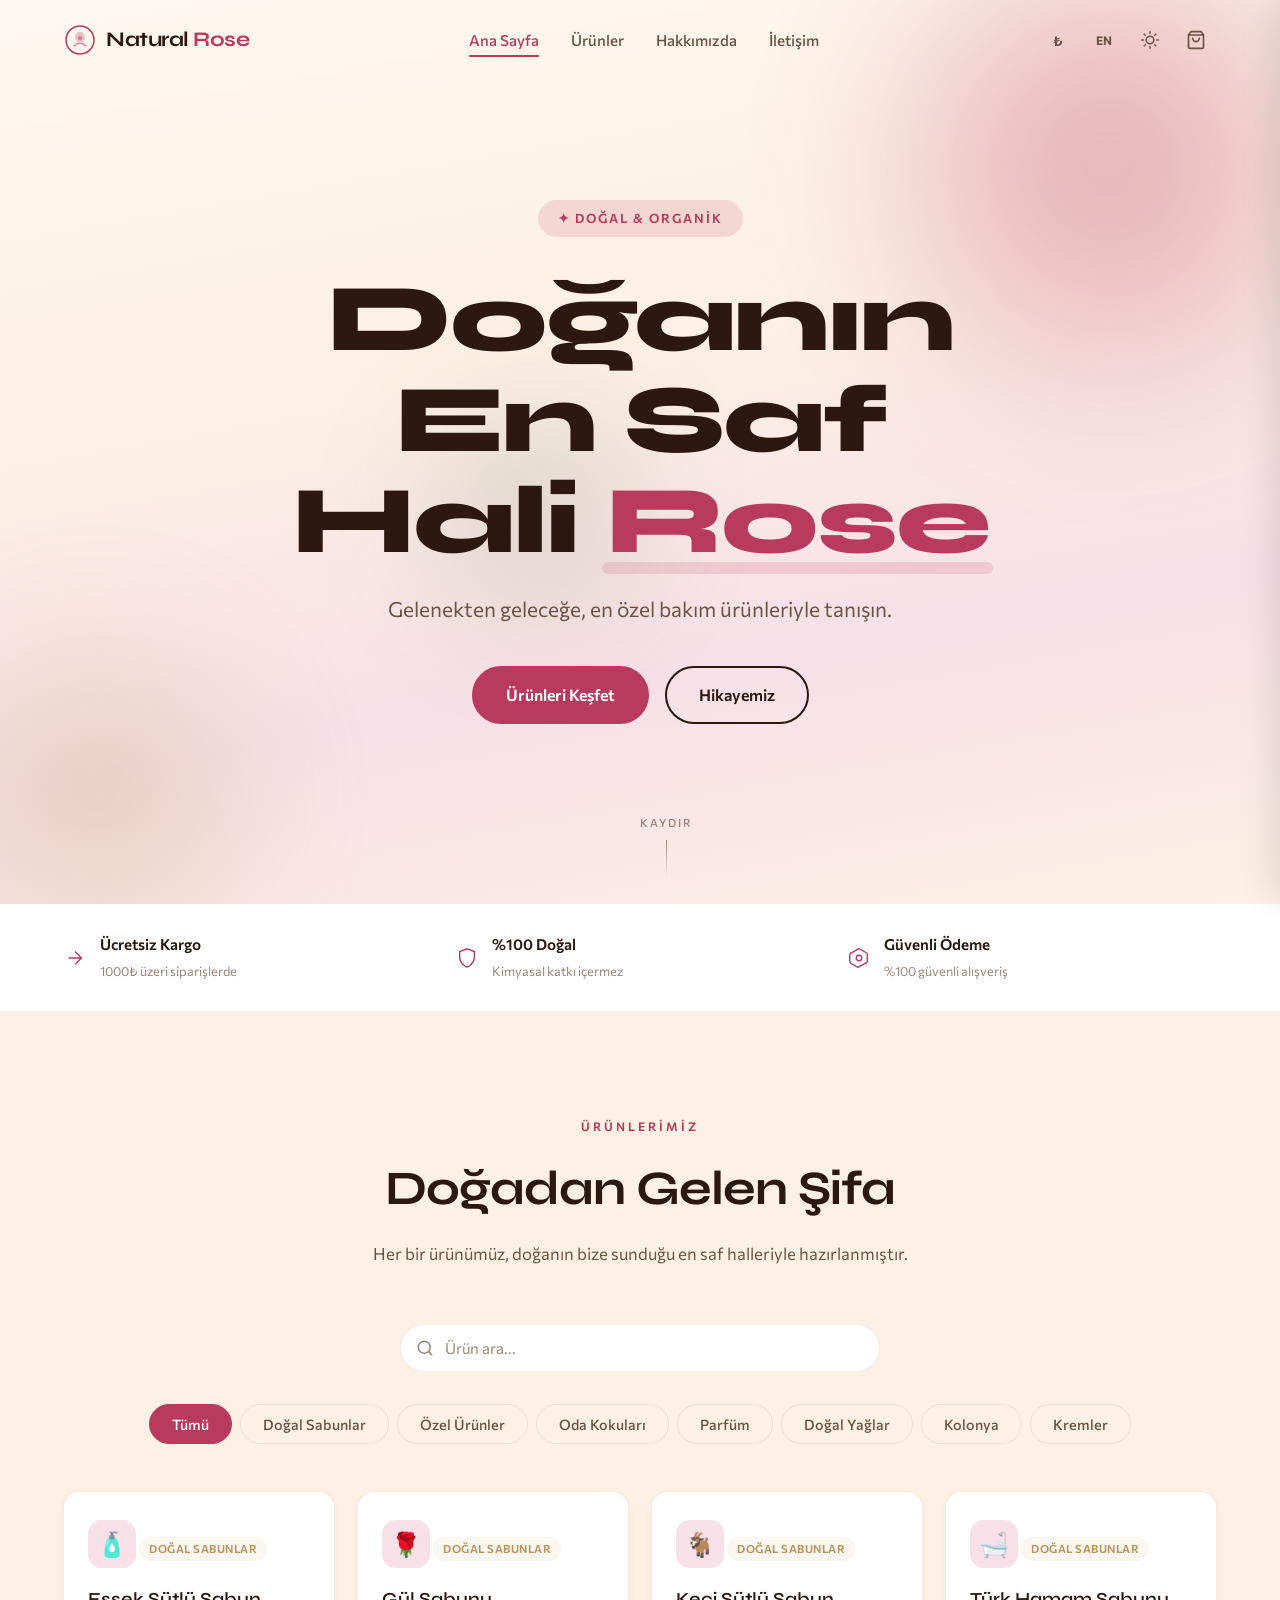
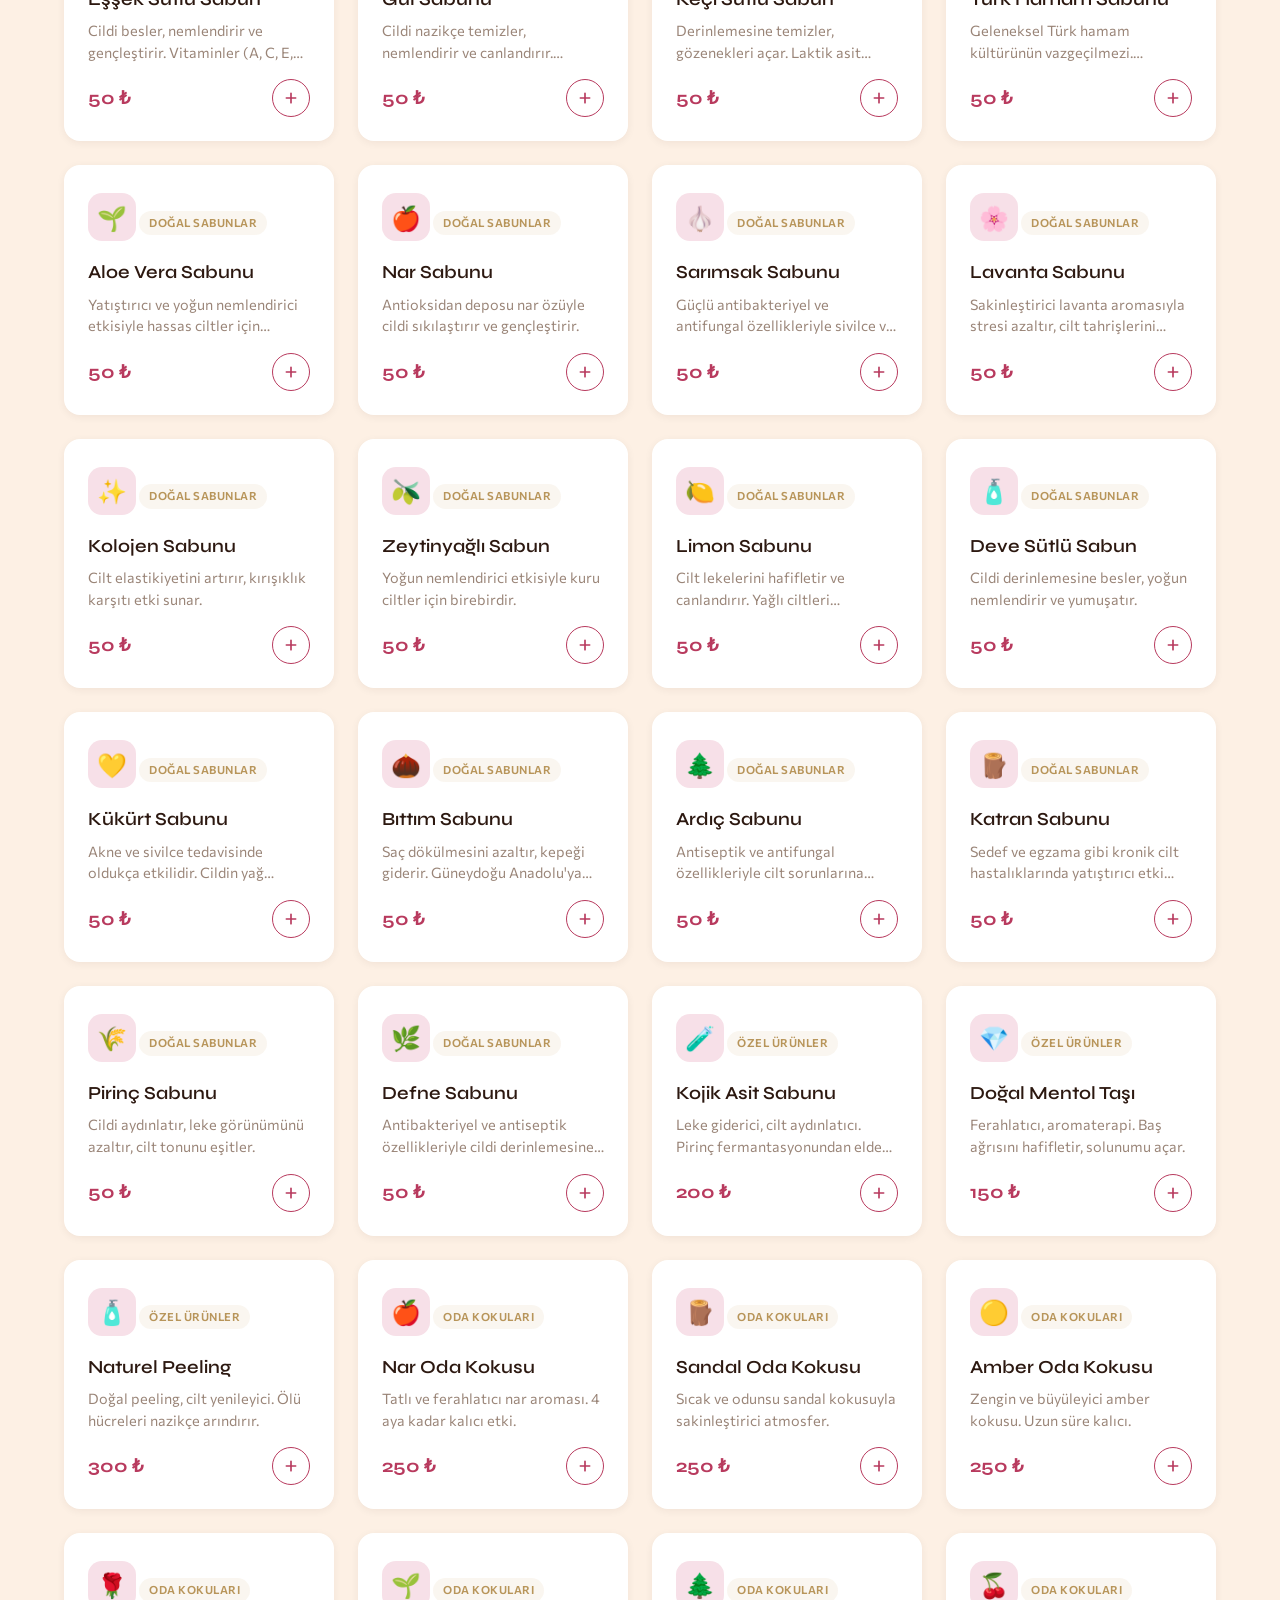
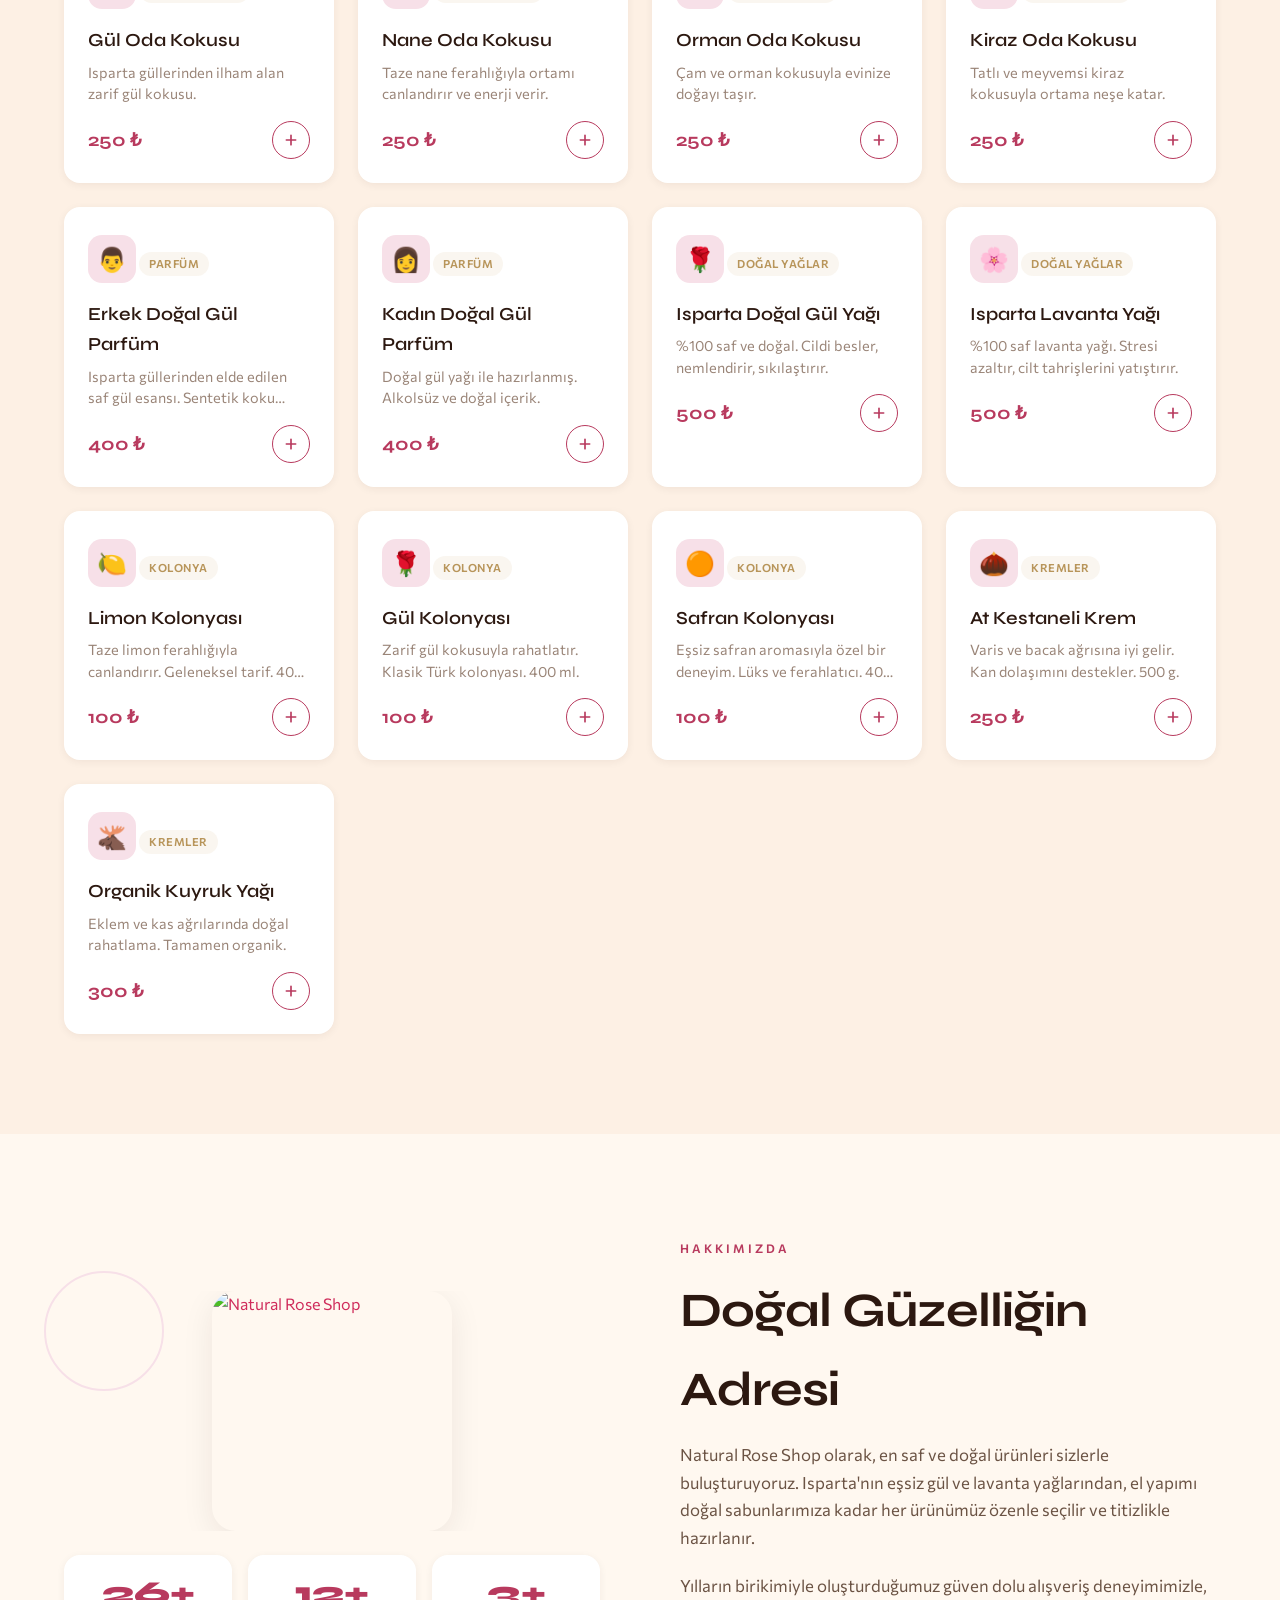
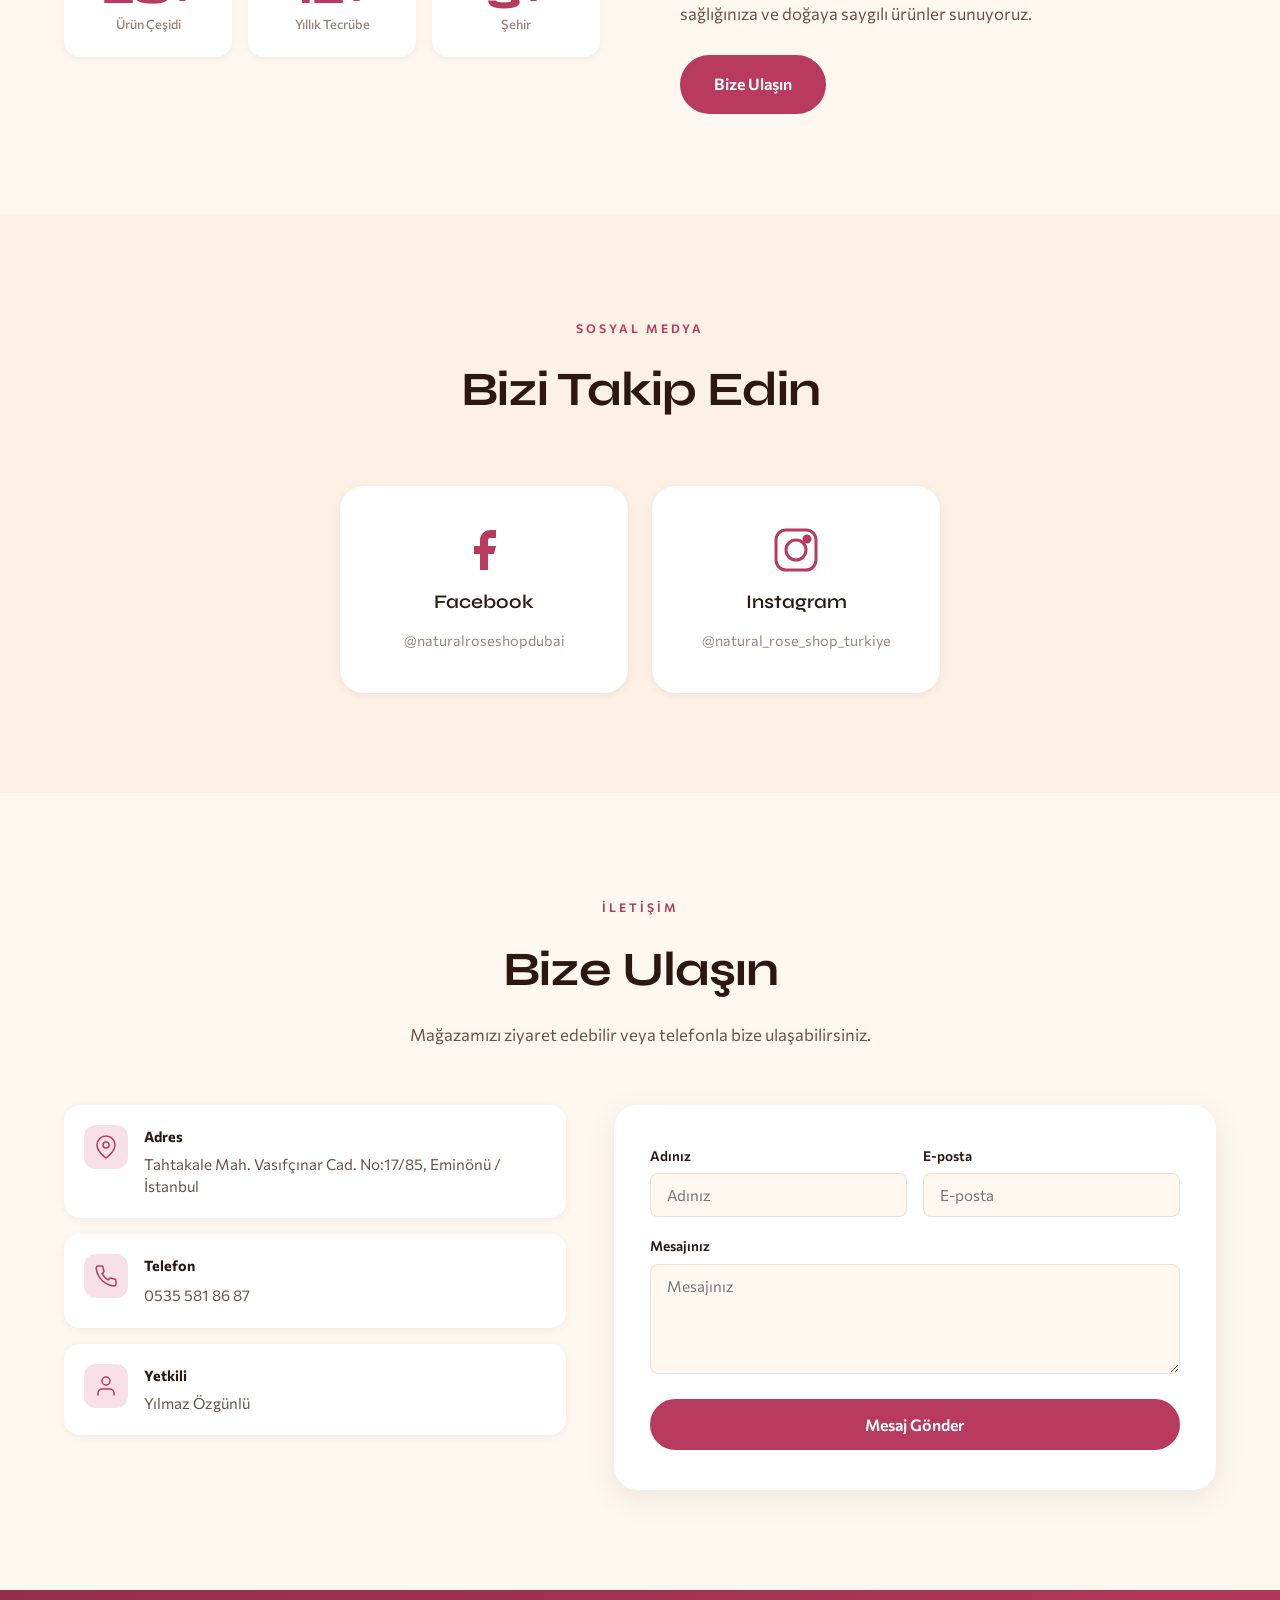
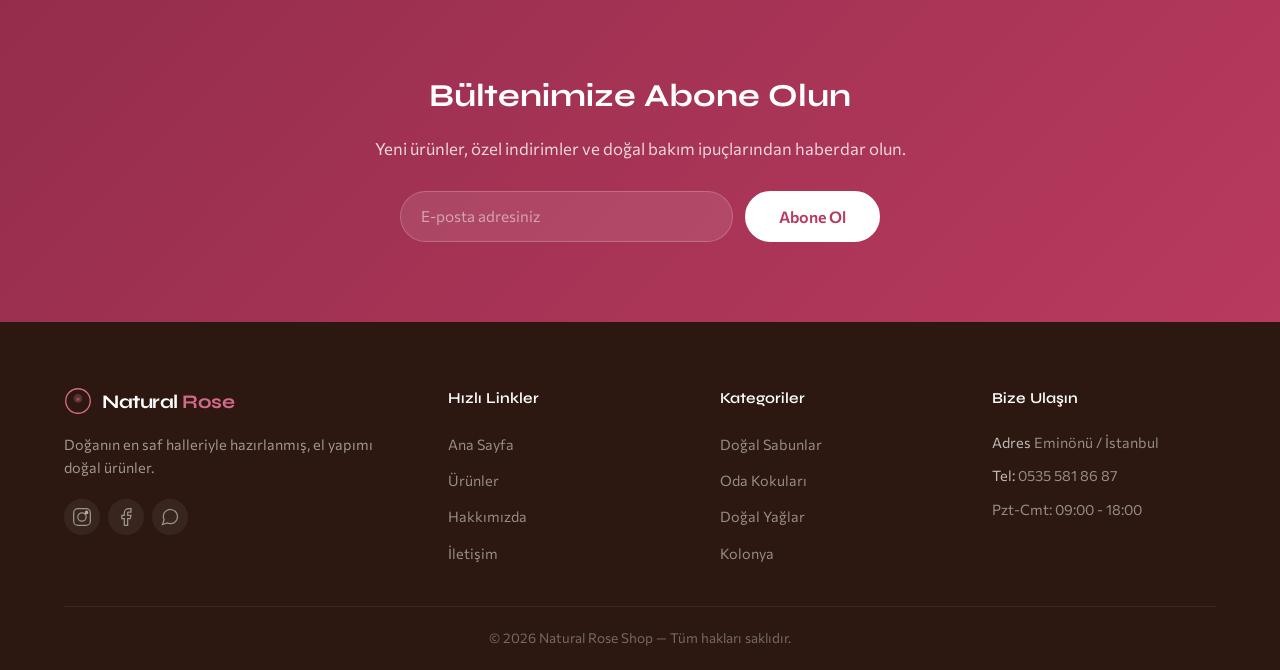
==== commit f9eee2e9: "sosyal kart taşma düzeltildi, 30 gün iade kaldırıldı" ====
--- a/index.html
+++ b/index.html
@@ -116,13 +116,7 @@
             <span data-i18n="feat3Desc">%100 güvenli alışveriş</span>
           </div>
         </div>
-        <div class="feature-item">
-          <svg width="24" height="24" viewBox="0 0 24 24" fill="none" stroke="currentColor" stroke-width="1.5"><path d="M12 22s8-4 8-10V5l-8-3-8 3v7c0 6 8 10 8 10z"/><path d="M9 12l2 2 4-4"/></svg>
-          <div>
-            <strong data-i18n="feat4Title">30 Gün İade</strong>
-            <span data-i18n="feat4Desc">Koşulsuz iade garantisi</span>
-          </div>
-        </div>
+
       </div>
     </div>
   </section>
--- a/styles.css
+++ b/styles.css
@@ -286,21 +286,21 @@
 }
 
 .blob-1 {
-  width: 600px; height: 600px;
+  width: min(600px, 80vw); height: min(600px, 80vw);
   top: -15%; right: -10%;
   background: radial-gradient(circle, var(--rose) 0%, transparent 70%);
   animation: blobFloat 20s ease-in-out infinite;
 }
 
 .blob-2 {
-  width: 400px; height: 400px;
+  width: min(400px, 60vw); height: min(400px, 60vw);
   bottom: -10%; left: -8%;
   background: radial-gradient(circle, var(--gold) 0%, transparent 70%);
   animation: blobFloat 25s ease-in-out infinite reverse;
 }
 
 .blob-3 {
-  width: 300px; height: 300px;
+  width: min(300px, 50vw); height: min(300px, 50vw);
   top: 40%; left: 30%;
   background: radial-gradient(circle, var(--sage) 0%, transparent 70%);
   opacity: 0.25;
@@ -478,7 +478,7 @@
 
 .features-grid {
   display: grid;
-  grid-template-columns: repeat(4, 1fr);
+  grid-template-columns: repeat(3, 1fr);
   gap: 24px;
 }
 
@@ -730,6 +730,7 @@
   border-radius: 50%;
   border: 2px solid var(--rose-pale);
   z-index: 0;
+  pointer-events: none;
 }
 
 .about-image-frame {
@@ -1461,24 +1462,92 @@
   .product-grid { grid-template-columns: repeat(2, 1fr); }
   .about-grid { grid-template-columns: 1fr; gap: 48px; }
   .about-visual { order: -1; }
+  .category-tabs { flex-wrap: nowrap; overflow-x: auto; justify-content: flex-start; gap: 6px; -webkit-overflow-scrolling: touch; scrollbar-width: none; padding-bottom: 4px; }
+  .category-tabs::-webkit-scrollbar { display: none; }
+  .cat-tab { flex-shrink: 0; }
   .form-row { grid-template-columns: 1fr; }
   .newsletter-form { flex-direction: column; }
 }
 
 @media (max-width: 640px) {
-  :root { --nav-h: 68px; }
-  section { padding: 64px 0; }
+  :root { --nav-h: 60px; }
+  section { padding: 48px 0; }
   .container { padding: 0 16px; }
-  .hero-content h1 { font-size: clamp(2.4rem, 12vw, 3.5rem); }
-  .hero-actions { flex-direction: column; align-items: center; }
-  .btn { width: 100%; justify-content: center; }
-  .features-grid { grid-template-columns: 1fr; }
-  .product-grid { grid-template-columns: 1fr; gap: 16px; }
-  .testimonial-grid { grid-template-columns: 1fr; }
+  .hero-content h1 { font-size: clamp(2rem, 12vw, 3rem); }
+  .hero-content { padding: 72px 12px 48px; }
+  .hero-badge { font-size: 0.7rem; padding: 6px 14px; margin-bottom: 20px; }
+  .hero-sub { font-size: clamp(0.9rem, 2vw, 1.1rem); margin-bottom: 24px; }
+  .hero-actions { flex-direction: column; align-items: stretch; }
+  .hero-actions .btn { width: 100%; justify-content: center; }
+  .hero-scroll { display: none; }
+  .btn { padding: 12px 24px; font-size: 0.9rem; }
+  .features-grid { grid-template-columns: 1fr; gap: 12px; }
+  .feature-item { padding: 12px; }
+  .product-grid { grid-template-columns: 1fr; gap: 12px; }
+  .product-card { padding: 20px 16px; }
+  .section-head { margin-bottom: 32px; }
+  .section-title { font-size: clamp(1.5rem, 5vw, 2rem); }
+  .search-bar { max-width: 100%; margin-bottom: 20px; }
+  .search-input { padding: 10px 14px 10px 36px; font-size: 0.85rem; }
+  .search-icon { left: 12px; width: 16px; height: 16px; }
+  .category-tabs { flex-wrap: nowrap; overflow-x: auto; justify-content: flex-start; gap: 6px; padding-bottom: 4px; -webkit-overflow-scrolling: touch; scrollbar-width: none; margin-bottom: 28px; }
+  .category-tabs::-webkit-scrollbar { display: none; }
+  .cat-tab { flex-shrink: 0; font-size: 0.78rem; padding: 7px 14px; }
   .social-showcase { grid-template-columns: 1fr; }
-  .footer-grid { grid-template-columns: 1fr; gap: 24px; }
-  .contact-form { padding: 24px 20px; }
+  .social-card { padding: 24px 16px; gap: 8px; }
+  .social-card svg { width: 36px; height: 36px; }
+  .social-card h3 { font-size: 1rem; }
+  .social-card p { font-size: 0.8rem; }
+  .about-grid { gap: 32px; }
+  .about-image-placeholder { max-width: 180px; }
+  .about-deco-circle { width: 80px; height: 80px; top: -12px; left: -12px; }
+  .about-stats { gap: 8px; }
+  .stat { padding: 12px 6px; }
+  .stat-num { font-size: 1.3rem; }
+  .about-content p { font-size: 0.9rem; }
+  .contact-card { padding: 14px; gap: 12px; }
+  .contact-card-icon { width: 36px; height: 36px; }
+  .contact-card-icon svg { width: 18px; height: 18px; }
+  .contact-form { padding: 20px 16px; }
+  .form-group input, .form-group textarea { padding: 10px 12px; font-size: 0.9rem; }
+  .footer-grid { grid-template-columns: 1fr; gap: 20px; }
   .cart-sidebar { width: 100vw; max-width: 100vw; }
+  .cart-header { padding: 16px; }
+  .cart-body { padding: 16px; }
+  .cart-footer { padding: 16px; }
+  .header-actions { gap: 2px; }
+  .icon-btn { width: 34px; height: 34px; }
+  .lang-label { font-size: 0.65rem; }
+  .currency-label { font-size: 0.75rem; }
+  .newsletter { padding: 48px 0; }
+  .newsletter-content h2 { font-size: 1.3rem; }
+  .newsletter-content p { font-size: 0.9rem; margin-bottom: 20px; }
+  .newsletter-form input { padding: 12px 16px; font-size: 0.9rem; }
+  .modal-content { padding: 28px 20px 24px; margin: 12px; }
+  .checkout-toast { font-size: 0.85rem; padding: 12px 20px; white-space: normal; text-align: center; bottom: 16px; }
+}
+
+@media (max-width: 380px) {
+  :root { --nav-h: 56px; }
+  .container { padding: 0 8px; }
+  .header-inner { padding: 0 8px; }
+  .logo { font-size: 0.85rem; gap: 4px; }
+  .logo .logo-icon { width: 22px; height: 22px; }
+  .icon-btn { width: 30px; height: 30px; }
+  .header-actions { gap: 0; }
+  .hero-content h1 { font-size: clamp(1.5rem, 10vw, 2rem); }
+  .about-image-placeholder { max-width: 140px; }
+  .about-stats { gap: 4px; }
+  .stat { padding: 8px 4px; }
+  .stat-num { font-size: 1rem; }
+  .cat-tab { font-size: 0.7rem; padding: 6px 10px; }
+  .search-input { padding: 8px 10px 8px 32px; font-size: 0.8rem; }
+  .social-card { padding: 16px 12px; gap: 6px; }
+  .social-card svg { width: 28px; height: 28px; }
+  .social-card h3 { font-size: 0.85rem; }
+  .social-card p { font-size: 0.75rem; }
+  .social-showcase { gap: 12px; }
+  .contact-card { flex-direction: column; align-items: center; text-align: center; }
 }
 
 /* ===== CURRENCY TOGGLE ===== */
@@ -1539,6 +1608,7 @@
 #about-social {
   background: var(--cream-alt);
   transition: background 0.35s ease;
+  overflow-x: hidden;
 }
 
 .social-showcase {
@@ -1547,6 +1617,7 @@
   gap: 24px;
   max-width: 600px;
   margin: 0 auto;
+  width: 100%;
 }
 
 .social-card {
@@ -1561,6 +1632,8 @@
   text-align: center;
   color: var(--text);
   transition: all 0.4s var(--ease-out);
+  overflow: hidden;
+  word-break: break-word;
 }
 
 .social-card:hover {
@@ -1570,6 +1643,9 @@
 
 .social-card svg {
   color: var(--rose);
+  max-width: 100%;
+  height: auto;
+  flex-shrink: 0;
 }
 
 .social-card h3 {
